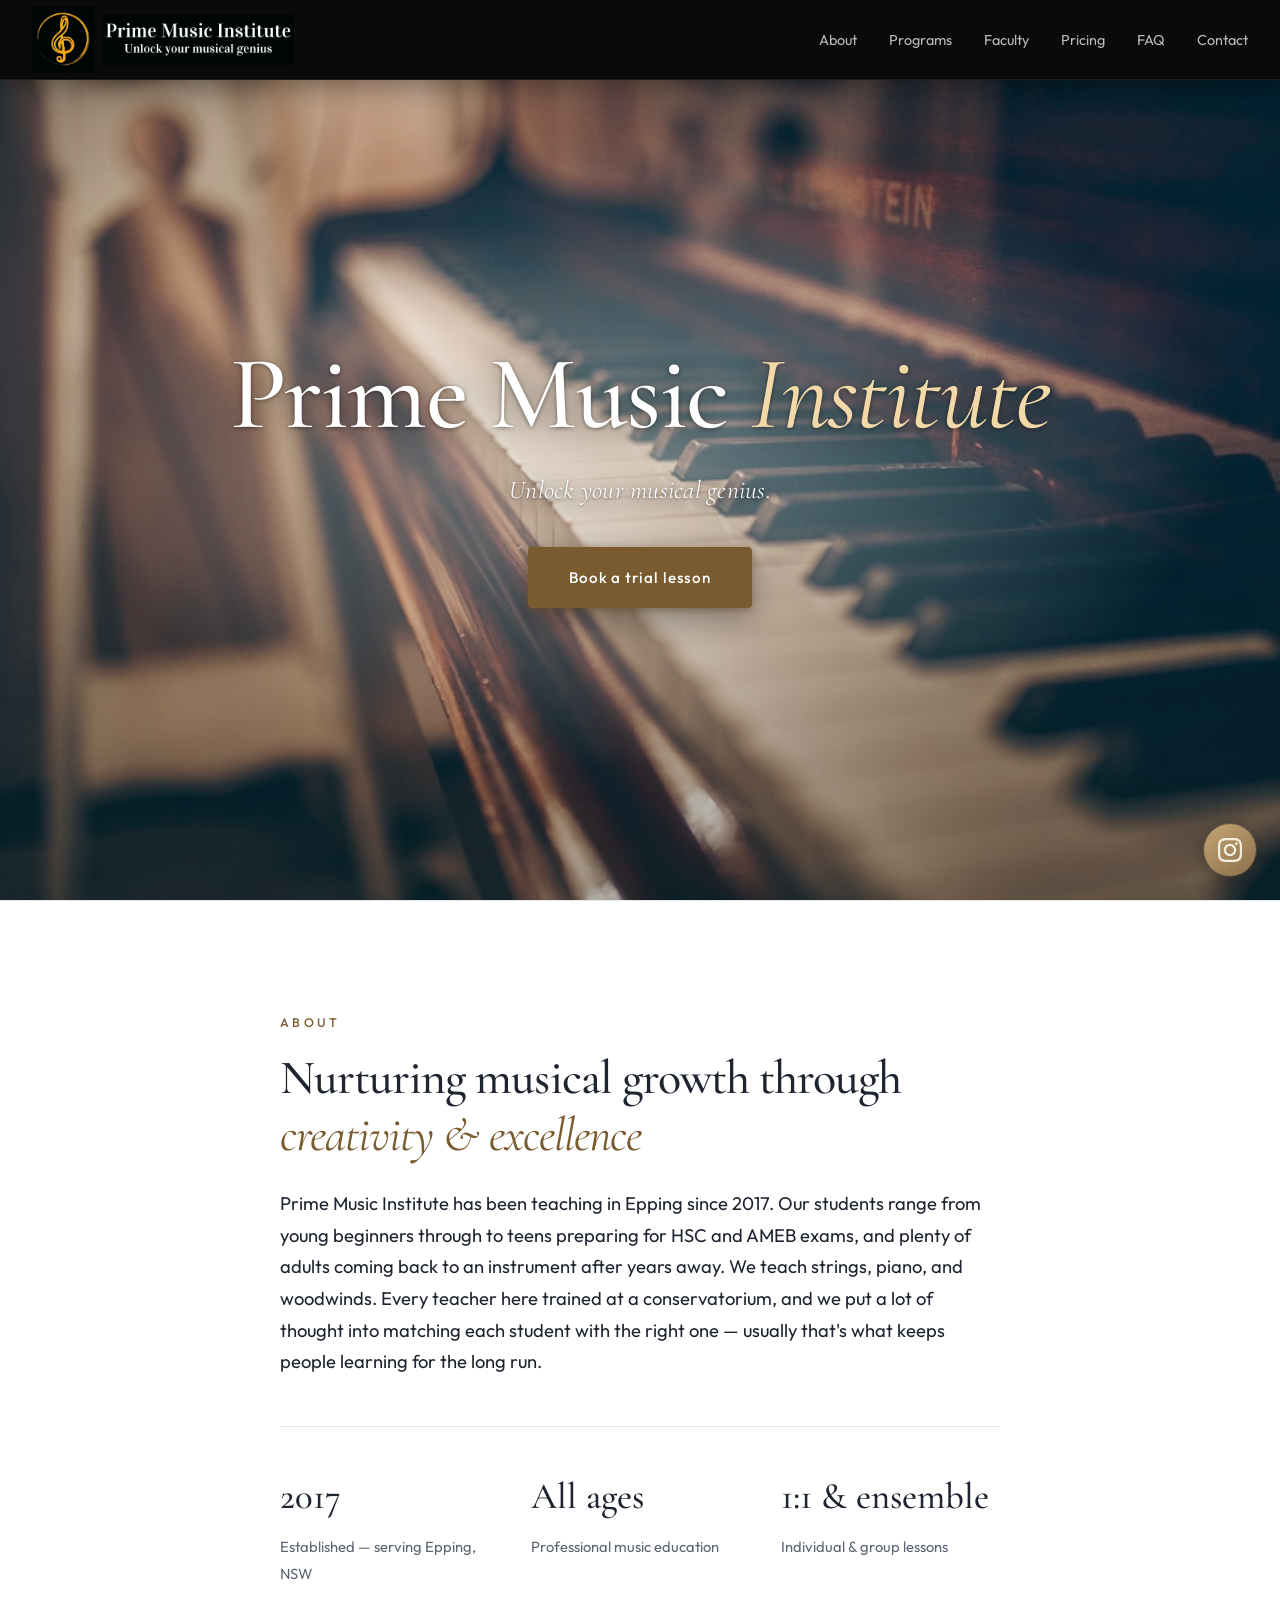
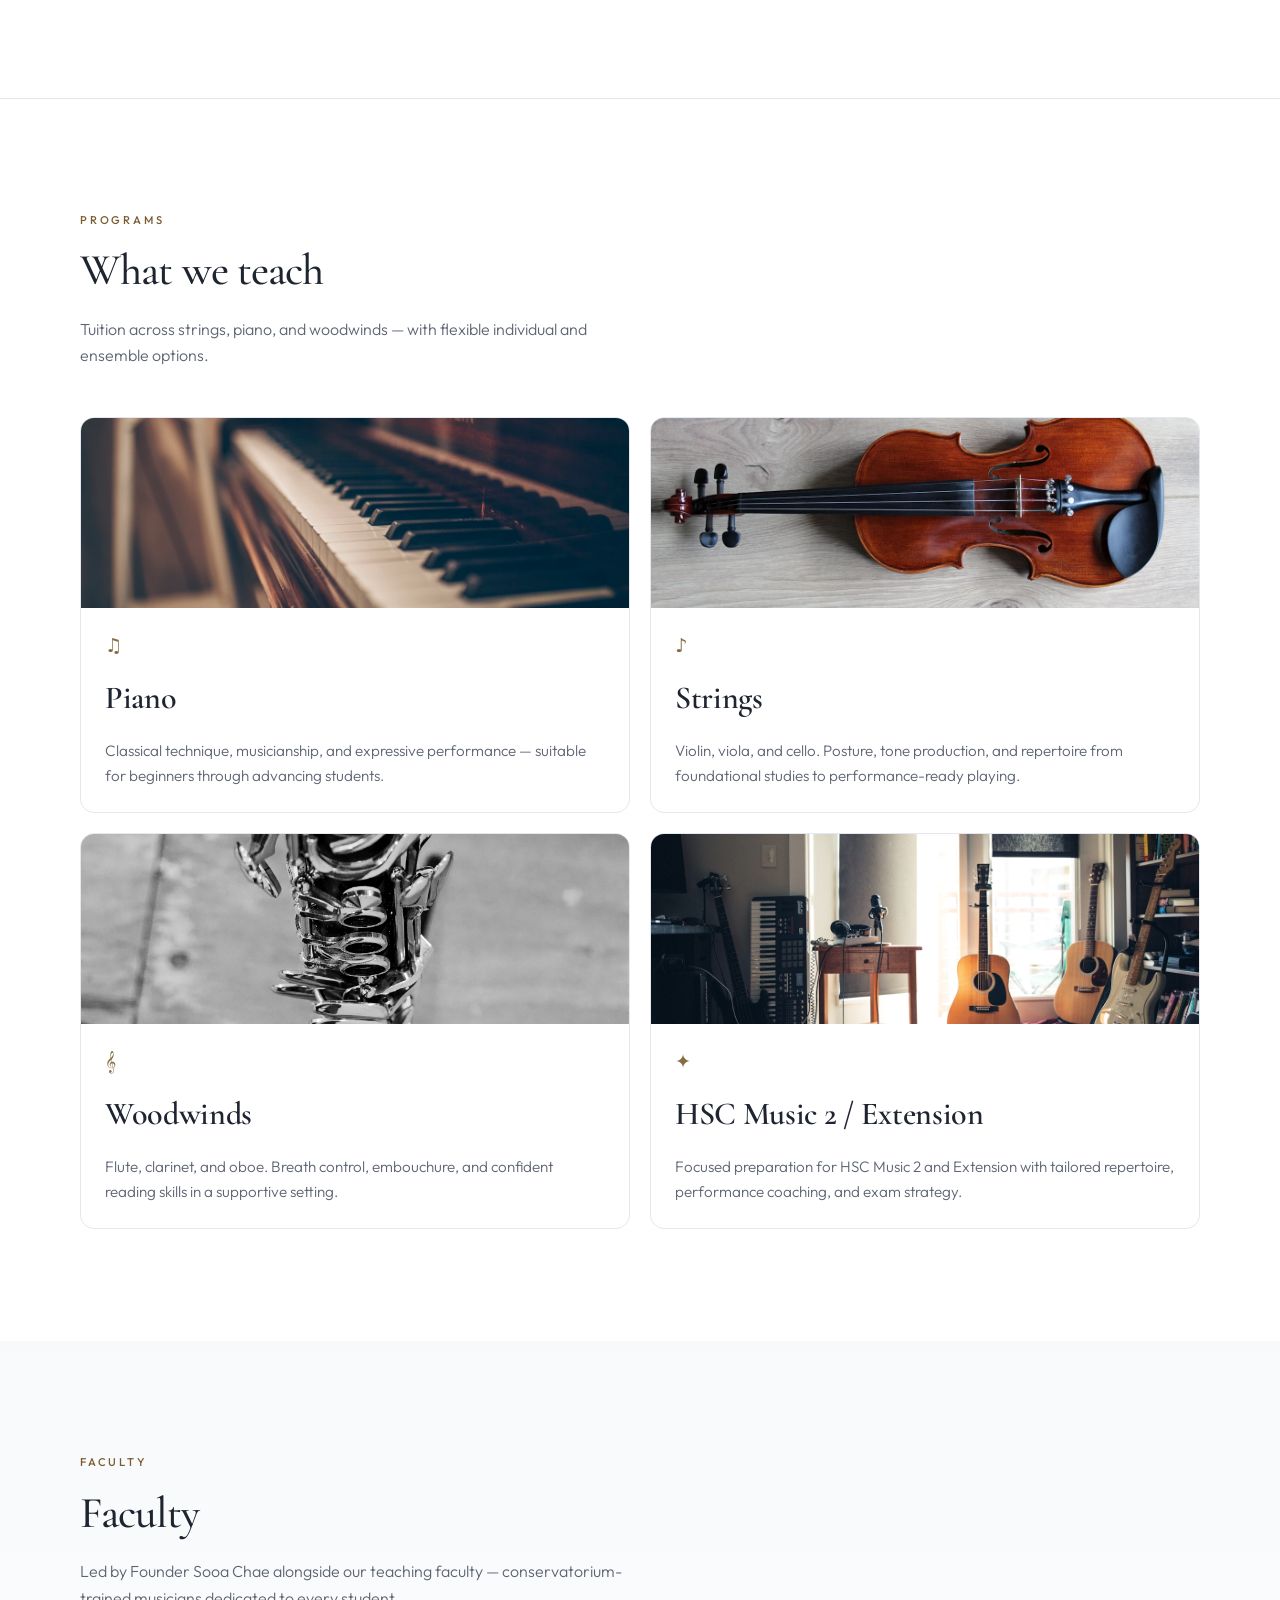
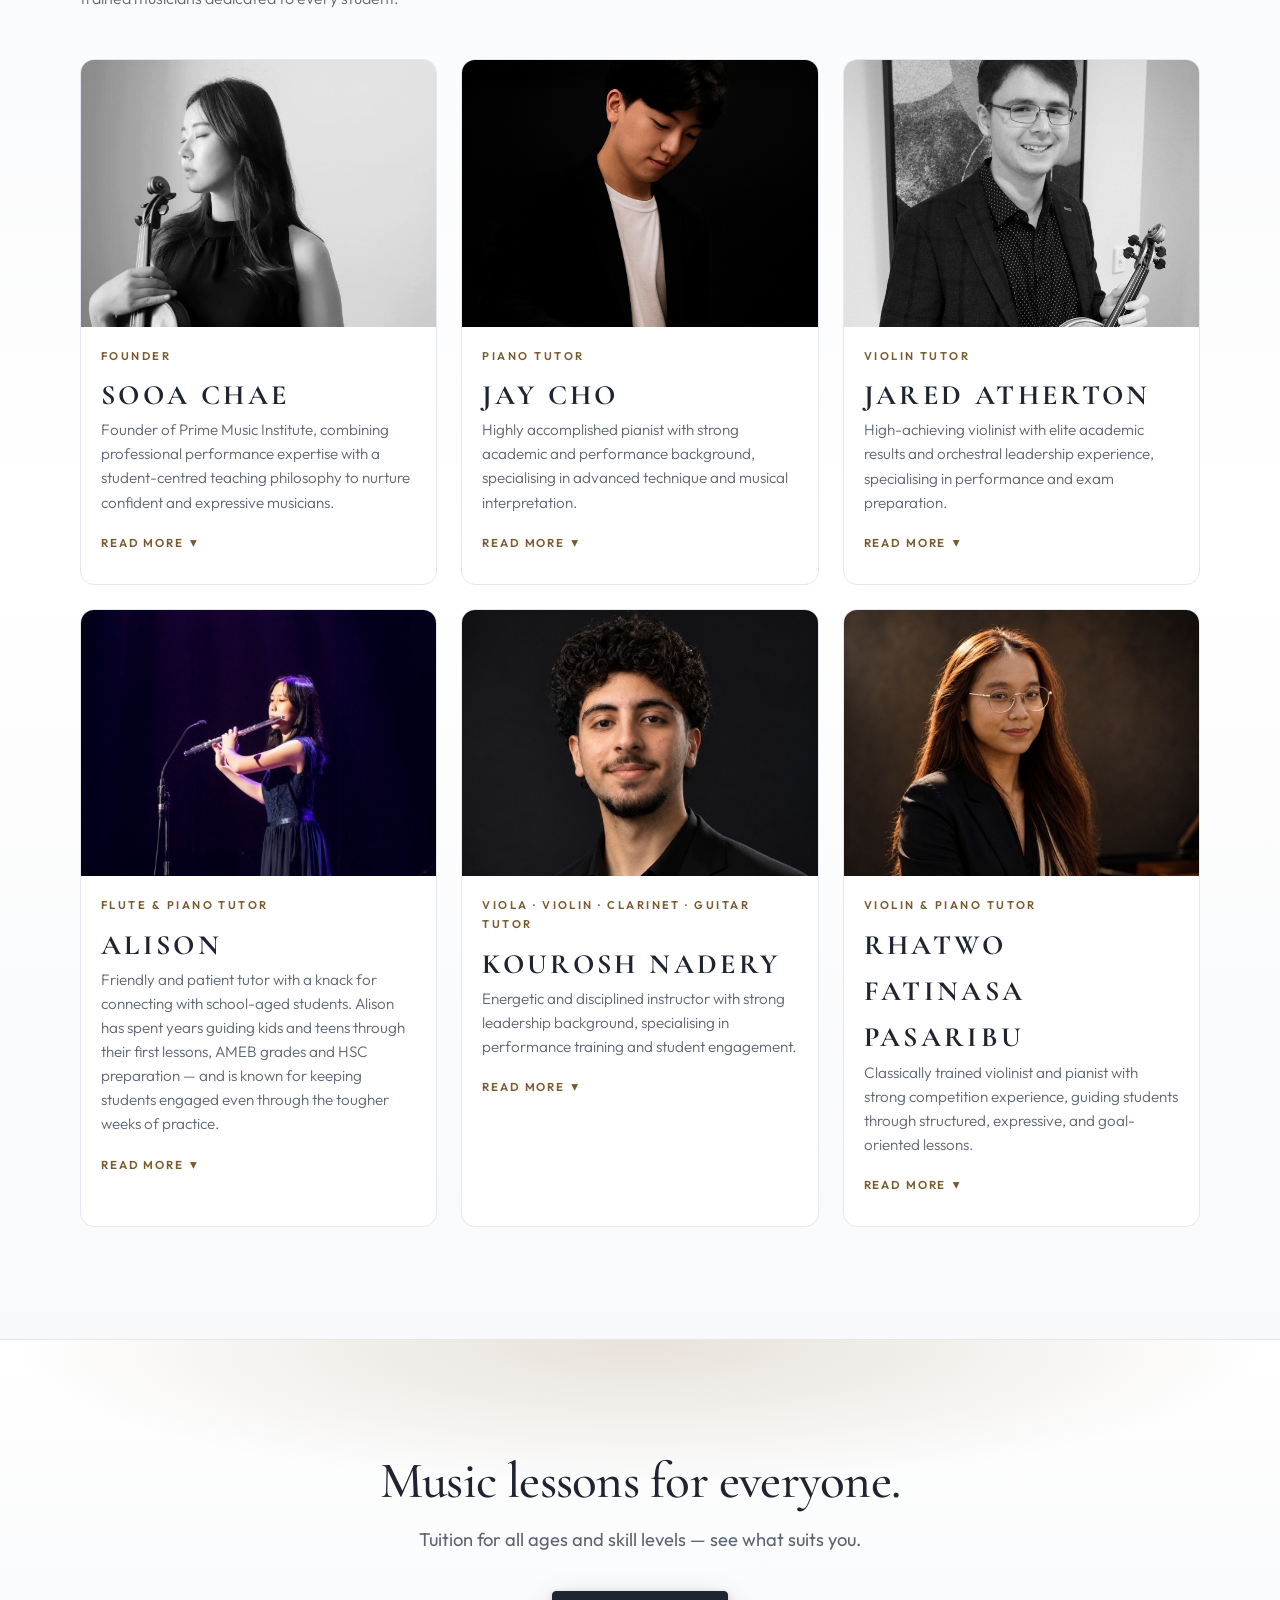
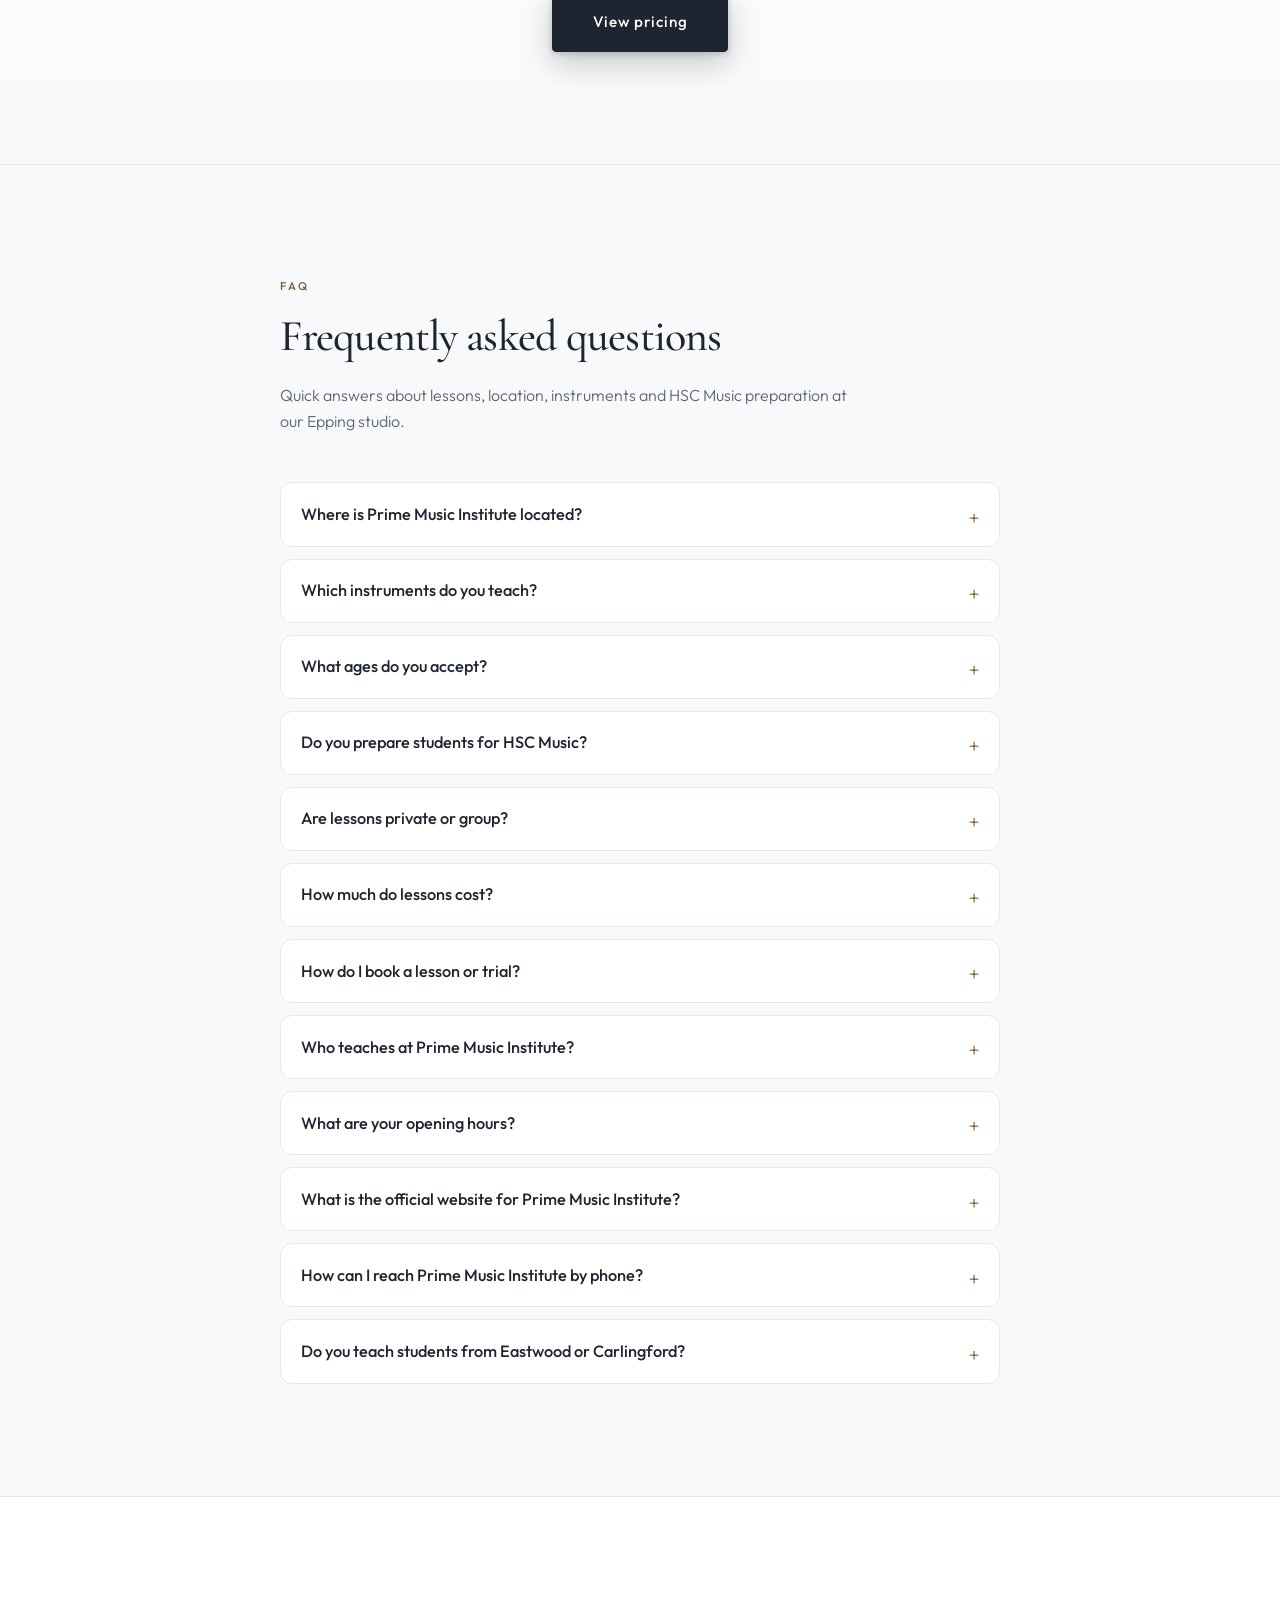
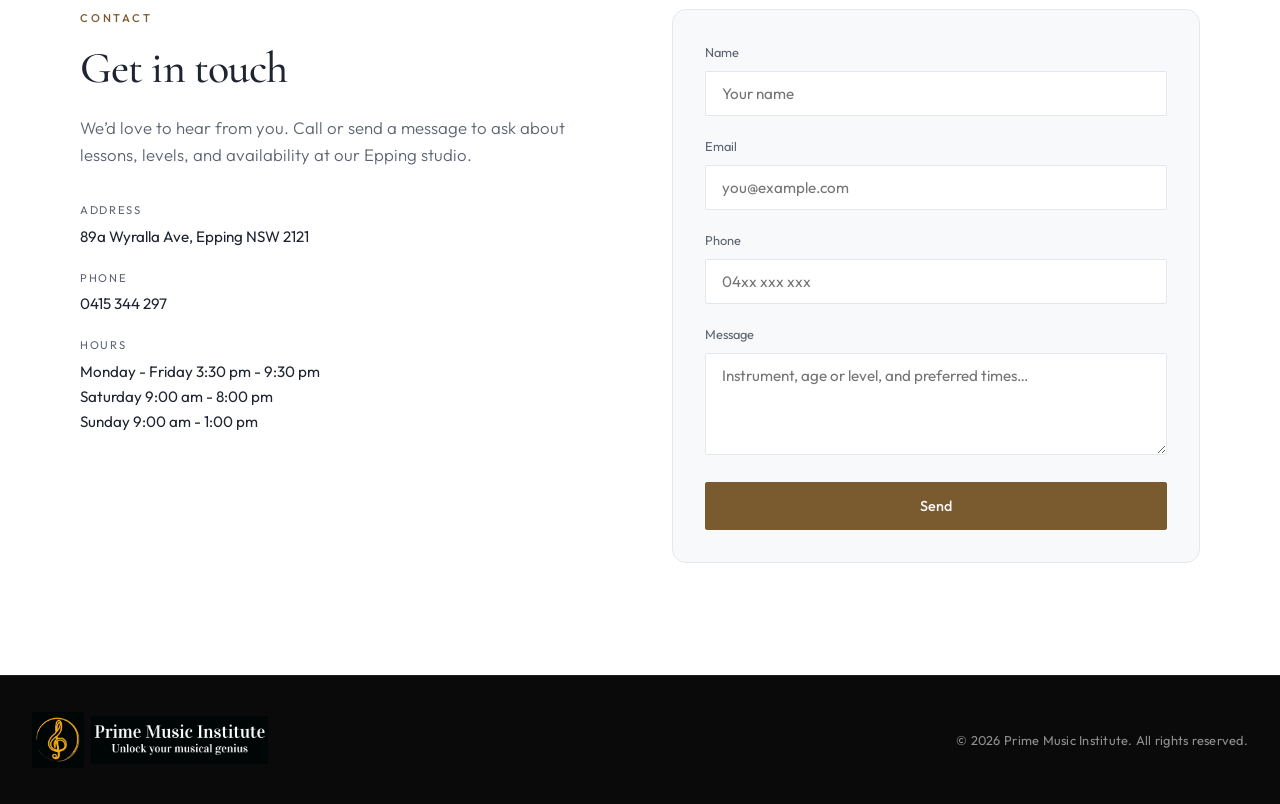
==== index.html @ 75b0ad49 "Deploy: pricing WebPage schema, sitemap lastmod, mobile stats center, CSS bump - pricing.html: WebPa" ====
<!DOCTYPE html>
<html lang="en-AU">
  <head>
    <meta charset="UTF-8" />
    <meta name="viewport" content="width=device-width, initial-scale=1.0" />

    <title>Prime Music Institute — Music Lessons in Epping, NSW (Violin, Piano, Cello, Flute)</title>
    <meta
      id="pmi-meta-description"
      name="description"
      content="Prime Music Institute is a music school in Epping, NSW (since 2017) offering violin, viola, cello, piano, flute, clarinet and oboe lessons, plus HSC Music 2 / Extension preparation with conservatorium-trained teachers."
    />
    <meta name="keywords" content="music lessons Epping, music school Epping NSW, Prime Music Institute, violin lessons Epping, piano lessons Epping, cello lessons Epping, flute lessons Epping, clarinet lessons Epping, oboe lessons, HSC Music 2 tutor, HSC Music Extension Sydney, Sydney Conservatorium teacher, kids music lessons Epping" />
    <meta name="robots" content="index, follow, max-image-preview:large, max-snippet:-1" />
    <meta name="googlebot" content="index, follow" />
    <!-- Google Search Console: add verification after adding this property at https://search.google.com/search-console -->
    <!-- <meta name="google-site-verification" content="paste_code_here" /> -->
    <meta name="bingbot" content="index, follow" />
    <meta name="theme-color" content="#0e1116" />
    <meta name="author" content="Prime Music Institute" />
    <meta name="geo.region" content="AU-NSW" />
    <meta name="geo.placename" content="Epping, Sydney" />
    <meta name="geo.position" content="-33.7688;151.0799" />
    <meta name="ICBM" content="-33.7688, 151.0799" />
    <meta name="DC.coverage" content="Epping NSW 2121, Australia" />

    <link rel="alternate" hreflang="en-AU" href="https://primemusicinstitute.com.au/" />
    <link rel="alternate" hreflang="x-default" href="https://primemusicinstitute.com.au/" />
    <link rel="canonical" href="https://primemusicinstitute.com.au/" />
    <link rel="sitemap" type="application/xml" title="Sitemap" href="https://primemusicinstitute.com.au/sitemap.xml" />
    <link rel="icon" type="image/png" sizes="32x32" href="assets/images/favicon-32.png?v=20260502a" />
    <link rel="icon" type="image/png" sizes="16x16" href="assets/images/favicon-16.png?v=20260502a" />
    <link rel="icon" type="image/png" sizes="192x192" href="assets/images/favicon-192.png?v=20260502a" />
    <link rel="icon" type="image/png" sizes="512x512" href="assets/images/favicon-512.png?v=20260502a" />
    <link rel="apple-touch-icon" sizes="180x180" href="assets/images/apple-touch-icon.png?v=20260502a" />
    <link rel="shortcut icon" href="assets/images/favicon-32.png?v=20260502a" type="image/png" />

    <!-- Open Graph -->
    <meta property="og:type" content="website" />
    <meta property="og:site_name" content="Prime Music Institute" />
    <meta property="og:title" content="Prime Music Institute — Music Lessons in Epping, NSW" />
    <meta property="og:description" content="Music school in Epping, NSW (since 2017). Violin, viola, cello, piano, flute, clarinet, oboe and HSC Music 2 / Extension preparation." />
    <meta property="og:url" content="https://primemusicinstitute.com.au/" />
    <meta property="og:image" content="https://primemusicinstitute.com.au/assets/images/logo-wordmark.png" />
    <meta property="og:image:width" content="360" />
    <meta property="og:image:height" content="80" />

    <!-- Twitter -->
    <meta name="twitter:card" content="summary_large_image" />
    <meta name="twitter:title" content="Prime Music Institute — Music Lessons in Epping, NSW" />
    <meta name="twitter:description" content="Music school in Epping, NSW since 2017. Violin, piano, cello, flute and more — with conservatorium-trained teachers." />
    <meta name="twitter:image" content="https://primemusicinstitute.com.au/assets/images/logo-wordmark.png" />
    <meta name="twitter:image:alt" content="Prime Music Institute — Unlock your musical genius" />

    <link rel="preconnect" href="https://fonts.googleapis.com" />
    <link rel="preconnect" href="https://fonts.gstatic.com" crossorigin />
    <link
      href="https://fonts.googleapis.com/css2?family=Cormorant+Garamond:ital,wght@0,400;0,500;0,600;1,400&family=Outfit:wght@300;400;500;600&display=swap"
      rel="stylesheet"
    />
    <link rel="stylesheet" href="styles.css?v=20260513a" />
  </head>
  <body>
    <script>
      (function () {
        if (location.protocol !== "http:") return;
        var h = location.hostname;
        if (h !== "primemusicinstitute.com.au" && h !== "www.primemusicinstitute.com.au") return;
        location.replace(
          "https://" + h + location.pathname + location.search + location.hash
        );
      })();
    </script>
    <header class="site-header" id="top">
      <div class="header-inner">
        <div class="header-brand">
          <a class="logo" href="#top" aria-label="Prime Music Institute home">
            <img
              class="logo-img"
              src="assets/images/logo.png"
              alt=""
              width="300"
              height="68"
              decoding="async"
            />
          </a>
          <img
            class="logo-wordmark"
            src="assets/images/logo-wordmark.png"
            alt="Prime Music Institute — Unlock your musical genius"
            width="360"
            height="80"
            decoding="async"
          />
        </div>
        <button
          class="nav-toggle"
          type="button"
          aria-expanded="false"
          aria-controls="site-nav"
          aria-label="Open menu"
        >
          <span></span><span></span><span></span>
        </button>
        <nav class="site-nav" id="site-nav" aria-label="Main navigation">
          <ul>
            <li><a href="#about">About</a></li>
            <li><a href="#programs">Programs</a></li>
            <li><a href="#faculty">Faculty</a></li>
            <li><a href="pricing.html">Pricing</a></li>
            <li><a href="#faq">FAQ</a></li>
            <li><a href="#contact">Contact</a></li>
          </ul>
        </nav>
      </div>
    </header>

    <main>
      <section class="hero">
        <div class="hero-bg" aria-hidden="true"></div>
        <div class="hero-veil" aria-hidden="true"></div>
        <div class="hero-content">
          <h1 class="hero-title reveal">
            <span id="pmi-hero-title-before">Prime Music</span><span class="hero-title-space"> </span><span class="accent" id="pmi-hero-title-accent">Institute</span>
          </h1>
          <p class="hero-tagline reveal reveal-delay-1" id="pmi-hero-tagline">
            Unlock your musical genius.
          </p>
          <div class="hero-actions reveal reveal-delay-2">
            <a class="btn btn-cta" href="#contact" id="pmi-hero-cta">Book a trial lesson</a>
          </div>
        </div>
      </section>

      <section class="section about" id="about">
        <div class="container narrow">
          <p class="section-label reveal">About</p>
          <h2 class="section-title reveal">
            <span id="pmi-about-title-before">Nurturing musical growth through</span><br />
            <span class="accent-soft" id="pmi-about-title-accent">creativity &amp; excellence</span
            ><span id="pmi-about-title-after"></span>
          </h2>
          <p class="section-text reveal" id="pmi-about-body">
            Prime Music Institute has been teaching in Epping since 2017. Our students range from young beginners through to teens preparing for HSC and AMEB exams, and plenty of adults coming back to an instrument after years away.
          </p>
          <ul class="stats reveal">
            <li>
              <strong class="stat-num" id="pmi-stat-0-value">2017</strong>
              <span class="stat-label" id="pmi-stat-0-label">Established — Epping, NSW</span>
            </li>
            <li>
              <strong class="stat-num" id="pmi-stat-1-value">All ages</strong>
              <span class="stat-label" id="pmi-stat-1-label">Professional music education</span>
            </li>
            <li>
              <strong class="stat-num" id="pmi-stat-2-value">1:1 &amp; ensemble</strong>
              <span class="stat-label" id="pmi-stat-2-label">Flexible lesson formats</span>
            </li>
          </ul>
        </div>
      </section>

      <section class="section programs" id="programs">
        <div class="container">
          <div class="section-head reveal">
            <p class="section-label">Programs</p>
            <h2 class="section-title">What we teach</h2>
            <p class="section-intro" id="pmi-programs-intro">
              Tuition across strings, piano, and woodwinds — with flexible individual and ensemble options.
            </p>
          </div>
          <div class="program-grid">
            <article class="program-card reveal">
              <img class="program-image" src="assets/images/piano.jpg" alt="Grand piano" loading="lazy" />
              <div class="program-content">
                <div class="program-icon" aria-hidden="true">♫</div>
                <h3 id="pmi-prog-0-title">Piano</h3>
                <p id="pmi-prog-0-text">
                  Classical foundations and expressive performance from first lessons onward.
                </p>
              </div>
            </article>
            <article class="program-card reveal">
              <img class="program-image" src="assets/images/strings.jpg" alt="Violin, viola, and cello" loading="lazy" />
              <div class="program-content">
                <div class="program-icon" aria-hidden="true">♪</div>
                <h3 id="pmi-prog-1-title">Strings</h3>
                <p id="pmi-prog-1-text">
                  Violin, viola, and cello — technique, tone, and repertoire for every stage.
                </p>
              </div>
            </article>
            <article class="program-card reveal">
              <img class="program-image program-image--woodwinds" src="assets/images/woodwinds.jpg" alt="Clarinet close-up" loading="lazy" />
              <div class="program-content">
                <div class="program-icon" aria-hidden="true">𝄞</div>
                <h3 id="pmi-prog-2-title">Woodwinds</h3>
                <p id="pmi-prog-2-text">
                  Flute, clarinet, and oboe — breath, embouchure, and confident reading.
                </p>
              </div>
            </article>
            <article class="program-card reveal">
              <img class="program-image" src="assets/images/hsc.jpg" alt="Student practicing for music exam" loading="lazy" />
              <div class="program-content">
                <div class="program-icon" aria-hidden="true">✦</div>
                <h3 id="pmi-prog-3-title">HSC Music 2 / Extension</h3>
                <p id="pmi-prog-3-text">
                  Focused preparation for HSC Music 2 and Extension with tailored repertoire, performance coaching, and exam strategy.
                </p>
              </div>
            </article>
          </div>
        </div>
      </section>

      <section class="section faculty" id="faculty">
        <div class="container">
          <div class="section-head reveal">
            <p class="section-label">Faculty</p>
            <h2 class="section-title">Faculty</h2>
            <p class="section-intro" id="pmi-faculty-intro">
              Led by Founder Sooa Chae alongside our teaching faculty — conservatorium-trained musicians dedicated to every student.
            </p>
          </div>
          <div class="faculty-grid" id="pmi-faculty-grid"></div>
        </div>
      </section>

      <section class="cta-banner" aria-labelledby="cta-banner-title">
        <div class="container narrow">
          <h2 class="cta-banner-title reveal" id="cta-banner-title">Music lessons for everyone.</h2>
          <p class="cta-banner-lead reveal">Tuition for all ages and skill levels — see what suits you.</p>
          <a class="btn btn-cta-dark reveal" href="pricing.html">View pricing</a>
        </div>
      </section>

      <section class="section faq" id="faq" aria-labelledby="faq-title">
        <div class="container narrow">
          <div class="section-head reveal">
            <p class="section-label">FAQ</p>
            <h2 class="section-title" id="faq-title">Frequently asked questions</h2>
            <p class="section-intro">
              Quick answers about lessons, location, instruments and HSC Music preparation at our Epping studio.
            </p>
          </div>
          <div class="faq-list">
            <details class="faq-item reveal">
              <summary>Where is Prime Music Institute located?</summary>
              <p>We are based at 89a Wyralla Ave, Epping NSW 2121. Our studio serves families across Epping, Eastwood, Carlingford, Beecroft, North Epping and the surrounding northern Sydney suburbs.</p>
            </details>
            <details class="faq-item reveal">
              <summary>Which instruments do you teach?</summary>
              <p>Violin, viola and cello (strings), piano, and flute, clarinet and oboe (woodwinds).</p>
            </details>
            <details class="faq-item reveal">
              <summary>What ages do you accept?</summary>
              <p>All ages — beginners through advanced students, including children, teens and adults.</p>
            </details>
            <details class="faq-item reveal">
              <summary>Do you prepare students for HSC Music?</summary>
              <p>Yes. We provide focused preparation for HSC Music 2 and Music Extension, including tailored repertoire, performance coaching and exam strategy.</p>
            </details>
            <details class="faq-item reveal">
              <summary>Are lessons private or group?</summary>
              <p>We offer both — 1:1 private tuition and ensemble/group sessions, with flexible scheduling.</p>
            </details>
            <details class="faq-item reveal">
              <summary>How much do lessons cost?</summary>
              <p>Private 1-on-1 lessons are $60 for 30 minutes, $90 for 45 minutes, and $120 for 60 minutes. AMEB / HSC exam accompaniment is also available — see the full <a href="pricing.html">lessons &amp; pricing</a> page.</p>
            </details>
            <details class="faq-item reveal">
              <summary>How do I book a lesson or trial?</summary>
              <p>Call <a href="tel:+61415344297">0415 344 297</a> or send a message via the <a href="#contact">contact form</a> with your instrument, age/level and preferred times.</p>
            </details>
            <details class="faq-item reveal">
              <summary>Who teaches at Prime Music Institute?</summary>
              <p>Founder Sooa Chae (Sydney Conservatorium of Music — Piano Performance scholarship) leads a team of conservatorium-trained tutors: Jay Cho (Piano), Jared Atherton (Violin), Alison (Flute &amp; Piano), Kourosh Nadery (Viola, Violin, Clarinet &amp; Guitar) and Rhatwo Fatinasa Pasaribu (Violin &amp; Piano).</p>
            </details>
            <details class="faq-item reveal">
              <summary>What are your opening hours?</summary>
              <p>Monday to Friday 3:30 pm – 9:30 pm, Saturday 9:00 am – 8:00 pm, Sunday 9:00 am – 1:00 pm.</p>
            </details>
            <details class="faq-item reveal">
              <summary>What is the official website for Prime Music Institute?</summary>
              <p>The official website is <a href="https://primemusicinstitute.com.au">primemusicinstitute.com.au</a>.</p>
            </details>
            <details class="faq-item reveal">
              <summary>How can I reach Prime Music Institute by phone?</summary>
              <p>Call <a href="tel:+61415344297">0415 344 297</a> (Australia).</p>
            </details>
            <details class="faq-item reveal">
              <summary>Do you teach students from Eastwood or Carlingford?</summary>
              <p>Yes. Our studio is in Epping at 89a Wyralla Ave and we welcome students from Eastwood, Carlingford, Beecroft, North Epping and nearby northern Sydney suburbs.</p>
            </details>
          </div>
        </div>
      </section>

      <section class="section contact" id="contact">
        <div class="container contact-layout">
          <div class="contact-copy reveal">
            <p class="section-label">Contact</p>
            <h2 class="section-title">Get in touch</h2>
            <p class="section-text" id="pmi-contact-intro">
              Call or message us about lessons, levels, and availability at our Epping studio.
            </p>
            <address class="contact-details">
              <p>
                <span class="detail-label">Address</span>
                <span id="pmi-contact-address">89a Wyralla Ave, Epping NSW 2121</span>
              </p>
              <p>
                <span class="detail-label">Phone</span>
                <a id="pmi-contact-phone" href="tel:+61415344297">0415 344 297</a>
              </p>
              <p id="pmi-contact-email-row">
                <span class="detail-label">Email</span>
                <a id="pmi-contact-email" href="mailto:"></a>
              </p>
              <p>
                <span class="detail-label">Hours</span>
                <span id="pmi-contact-hours">Enquire for lesson times &amp; studio visits.</span>
              </p>
            </address>
          </div>
          <form
            id="pmi-contact-form"
            class="contact-form reveal"
            action="#"
            method="post"
            novalidate
          >
            <label class="field">
              <span>Name</span>
              <input type="text" name="name" autocomplete="name" required placeholder="Your name" />
            </label>
            <label class="field">
              <span>Email</span>
              <input type="email" name="email" autocomplete="email" required placeholder="you@example.com" />
            </label>
            <label class="field">
              <span>Phone</span>
              <input type="tel" name="phone" autocomplete="tel" placeholder="04xx xxx xxx" />
            </label>
            <label class="field">
              <span>Message</span>
              <textarea name="message" rows="4" required placeholder="Instrument, age or level, and preferred times…"></textarea>
            </label>
            <!-- Honeypot for spam bots; humans never see this -->
            <input
              type="text"
              name="_gotcha"
              tabindex="-1"
              autocomplete="off"
              aria-hidden="true"
              style="position:absolute; left:-10000px; width:1px; height:1px; opacity:0;"
            />
            <button type="submit" class="btn btn-primary btn-block" id="pmi-contact-submit">
              Send
            </button>
            <p class="form-status" id="pmi-contact-status" role="status" aria-live="polite"></p>
          </form>
        </div>
      </section>
    </main>

    <footer class="site-footer">
      <div class="footer-inner">
        <div class="footer-brand">
          <a class="footer-logo-link" href="#top" aria-label="Prime Music Institute home">
            <img
              class="footer-icon"
              src="assets/images/logo.png"
              alt=""
              width="300"
              height="68"
              decoding="async"
            />
          </a>
          <img
            class="footer-wordmark"
            src="assets/images/logo-wordmark.png"
            alt="Prime Music Institute — Unlock your musical genius"
            width="360"
            height="80"
            decoding="async"
          />
        </div>
        <p class="footer-copy">
          © <span id="year"></span> Prime Music Institute. All rights reserved.
        </p>
      </div>
    </footer>

    <div id="pmi-instagram-fab" class="instagram-fab-host" hidden aria-live="polite"></div>

    <script type="application/ld+json">
    {
      "@context": "https://schema.org",
      "@type": ["MusicSchool", "EducationalOrganization", "LocalBusiness"],
      "@id": "https://primemusicinstitute.com.au/#organization",
      "name": "Prime Music Institute",
      "alternateName": "PMI",
      "url": "https://primemusicinstitute.com.au/",
      "sameAs": ["https://www.instagram.com/primemusicinstitute_sydney/"],
      "logo": "https://primemusicinstitute.com.au/assets/images/logo.png",
      "image": "https://primemusicinstitute.com.au/assets/images/logo-wordmark.png",
      "telephone": "+61-415-344-297",
      "priceRange": "$$",
      "foundingDate": "2017",
      "slogan": "Unlock your musical genius",
      "description": "Music school in Epping, NSW (since 2017) offering violin, viola, cello, piano, flute, clarinet and oboe lessons, plus HSC Music 2 / Extension preparation with conservatorium-trained teachers.",
      "knowsAbout": ["Violin lessons", "Viola lessons", "Cello lessons", "Piano lessons", "Flute lessons", "Clarinet lessons", "Oboe lessons", "HSC Music 2", "HSC Music Extension", "AMEB exam preparation", "Music school Epping"],
      "contactPoint": {
        "@type": "ContactPoint",
        "telephone": "+61-415-344-297",
        "contactType": "customer service",
        "areaServed": "AU",
        "availableLanguage": "English"
      },
      "address": {
        "@type": "PostalAddress",
        "streetAddress": "89a Wyralla Ave",
        "addressLocality": "Epping",
        "addressRegion": "NSW",
        "postalCode": "2121",
        "addressCountry": "AU"
      },
      "geo": {
        "@type": "GeoCoordinates",
        "latitude": -33.7688,
        "longitude": 151.0799
      },
      "areaServed": [
        { "@type": "City", "name": "Epping" },
        { "@type": "City", "name": "Eastwood" },
        { "@type": "City", "name": "Carlingford" },
        { "@type": "City", "name": "Beecroft" },
        { "@type": "City", "name": "North Epping" },
        { "@type": "City", "name": "Sydney" },
        { "@type": "City", "name": "Ryde" },
        { "@type": "City", "name": "Marsfield" }
      ],
      "openingHoursSpecification": [
        {
          "@type": "OpeningHoursSpecification",
          "dayOfWeek": ["Monday","Tuesday","Wednesday","Thursday","Friday"],
          "opens": "15:30",
          "closes": "21:30"
        },
        {
          "@type": "OpeningHoursSpecification",
          "dayOfWeek": "Saturday",
          "opens": "09:00",
          "closes": "20:00"
        },
        {
          "@type": "OpeningHoursSpecification",
          "dayOfWeek": "Sunday",
          "opens": "09:00",
          "closes": "13:00"
        }
      ],
      "founder": {
        "@type": "Person",
        "name": "Sooa Chae",
        "jobTitle": "Founder",
        "alumniOf": {
          "@type": "CollegeOrUniversity",
          "name": "Sydney Conservatorium of Music"
        }
      },
      "employee": [
        {
          "@type": "Person",
          "name": "Sooa Chae",
          "jobTitle": "Founder",
          "alumniOf": "Sydney Conservatorium of Music"
        },
        {
          "@type": "Person",
          "name": "Jay Cho",
          "jobTitle": "Piano Tutor",
          "alumniOf": "Sydney Conservatorium of Music"
        },
        {
          "@type": "Person",
          "name": "Jared Atherton",
          "jobTitle": "Violin Tutor",
          "alumniOf": "Sydney Conservatorium of Music"
        },
        {
          "@type": "Person",
          "name": "Alison",
          "jobTitle": "Flute & Piano Tutor",
          "alumniOf": "University of Sydney"
        },
        {
          "@type": "Person",
          "name": "Kourosh Nadery",
          "jobTitle": "Viola, Violin, Clarinet & Guitar Tutor",
          "alumniOf": "Sydney Conservatorium of Music"
        },
        {
          "@type": "Person",
          "name": "Rhatwo Fatinasa Pasaribu",
          "jobTitle": "Violin & Piano Tutor",
          "alumniOf": "University of Sydney"
        }
      ],
      "hasOfferCatalog": {
        "@type": "OfferCatalog",
        "name": "Music Lesson Programs",
        "itemListElement": [
          {
            "@type": "Offer",
            "itemOffered": {
              "@type": "Service",
              "name": "Strings Lessons",
              "description": "Private lessons in violin, viola and cello — technique, tone and repertoire from foundations to performance."
            }
          },
          {
            "@type": "Offer",
            "itemOffered": {
              "@type": "Service",
              "name": "Piano Lessons",
              "description": "Classical foundations and expressive performance from beginner through advanced students."
            }
          },
          {
            "@type": "Offer",
            "itemOffered": {
              "@type": "Service",
              "name": "Woodwinds Lessons",
              "description": "Flute, clarinet and oboe — breath control, embouchure and confident reading."
            }
          },
          {
            "@type": "Offer",
            "itemOffered": {
              "@type": "Service",
              "name": "HSC Music 2 and Extension Preparation",
              "description": "Tailored repertoire, performance coaching and exam strategy for HSC Music 2 and Music Extension."
            }
          }
        ]
      }
    }
    </script>

    <script type="application/ld+json">
    {
      "@context": "https://schema.org",
      "@type": "WebSite",
      "@id": "https://primemusicinstitute.com.au/#website",
      "name": "Prime Music Institute",
      "url": "https://primemusicinstitute.com.au/",
      "inLanguage": "en-AU",
      "publisher": { "@id": "https://primemusicinstitute.com.au/#organization" }
    }
    </script>

    <script type="application/ld+json">
    {
      "@context": "https://schema.org",
      "@type": "FAQPage",
      "mainEntity": [
        {
          "@type": "Question",
          "name": "Where is Prime Music Institute located?",
          "acceptedAnswer": {
            "@type": "Answer",
            "text": "Prime Music Institute is at 89a Wyralla Ave, Epping NSW 2121, serving families across Epping, Eastwood, Carlingford, Beecroft and North Epping in northern Sydney."
          }
        },
        {
          "@type": "Question",
          "name": "Which instruments do you teach?",
          "acceptedAnswer": {
            "@type": "Answer",
            "text": "We teach violin, viola and cello (strings), piano, and flute, clarinet and oboe (woodwinds)."
          }
        },
        {
          "@type": "Question",
          "name": "What ages do you accept?",
          "acceptedAnswer": {
            "@type": "Answer",
            "text": "All ages — beginners through advanced students, including children, teens and adults."
          }
        },
        {
          "@type": "Question",
          "name": "Do you prepare students for HSC Music?",
          "acceptedAnswer": {
            "@type": "Answer",
            "text": "Yes. We provide focused preparation for HSC Music 2 and Music Extension with tailored repertoire, performance coaching and exam strategy."
          }
        },
        {
          "@type": "Question",
          "name": "Are lessons private or group?",
          "acceptedAnswer": {
            "@type": "Answer",
            "text": "Both — we offer 1:1 private tuition and ensemble/group sessions with flexible scheduling."
          }
        },
        {
          "@type": "Question",
          "name": "How much do lessons cost?",
          "acceptedAnswer": {
            "@type": "Answer",
            "text": "Private 1-on-1 lessons are AUD $60 for 30 minutes, $90 for 45 minutes, and $120 for 60 minutes. AMEB / HSC piano exam accompaniment is $350 (includes two 30-minute rehearsals). See the lessons and pricing page for full details."
          }
        },
        {
          "@type": "Question",
          "name": "How do I book a lesson or trial?",
          "acceptedAnswer": {
            "@type": "Answer",
            "text": "Call 0415 344 297 or send a message via the contact form with your instrument, age/level and preferred times."
          }
        },
        {
          "@type": "Question",
          "name": "Who teaches at Prime Music Institute?",
          "acceptedAnswer": {
            "@type": "Answer",
            "text": "Founder Sooa Chae (Sydney Conservatorium of Music, Piano Performance scholarship) leads a team of conservatorium-trained tutors: Jay Cho (Piano), Jared Atherton (Violin), Alison (Flute and Piano), Kourosh Nadery (Viola, Violin, Clarinet and Guitar), and Rhatwo Fatinasa Pasaribu (Violin and Piano)."
          }
        },
        {
          "@type": "Question",
          "name": "What are your opening hours?",
          "acceptedAnswer": {
            "@type": "Answer",
            "text": "Monday to Friday 3:30 pm to 9:30 pm, Saturday 9:00 am to 8:00 pm, Sunday 9:00 am to 1:00 pm."
          }
        },
        {
          "@type": "Question",
          "name": "What is the official website for Prime Music Institute?",
          "acceptedAnswer": {
            "@type": "Answer",
            "text": "The official website is https://primemusicinstitute.com.au"
          }
        },
        {
          "@type": "Question",
          "name": "How can I reach Prime Music Institute by phone?",
          "acceptedAnswer": {
            "@type": "Answer",
            "text": "Call 0415 344 297 (Australia)."
          }
        },
        {
          "@type": "Question",
          "name": "Do you teach students from Eastwood or Carlingford?",
          "acceptedAnswer": {
            "@type": "Answer",
            "text": "Yes. Our studio is in Epping at 89a Wyralla Ave and we welcome students from Eastwood, Carlingford, Beecroft, North Epping and nearby northern Sydney suburbs."
          }
        }
      ]
    }
    </script>

    <script type="application/ld+json">
    {
      "@context": "https://schema.org",
      "@type": "ItemList",
      "name": "Main navigation",
      "itemListElement": [
        { "@type": "ListItem", "position": 1, "name": "About", "url": "https://primemusicinstitute.com.au/#about" },
        { "@type": "ListItem", "position": 2, "name": "Programs", "url": "https://primemusicinstitute.com.au/#programs" },
        { "@type": "ListItem", "position": 3, "name": "Faculty", "url": "https://primemusicinstitute.com.au/#faculty" },
        { "@type": "ListItem", "position": 4, "name": "Pricing", "url": "https://primemusicinstitute.com.au/pricing.html" },
        { "@type": "ListItem", "position": 5, "name": "FAQ", "url": "https://primemusicinstitute.com.au/#faq" },
        { "@type": "ListItem", "position": 6, "name": "Contact", "url": "https://primemusicinstitute.com.au/#contact" }
      ]
    }
    </script>

    <script src="site-info.js?v=20260512a"></script>
    <script src="script.js?v=20260512a"></script>
  </body>
</html>
---- styles.css ----
/* Prime Music Institute — modern dark theme */

:root {
  --bg-deep: #f8f9fb;
  --bg: #ffffff;
  --bg-elevated: #ffffff;
  --border: #e4e8ee;
  --text: #1e2430;
  --text-muted: #5d6472;
  --accent: #7a5b2f;
  --accent-dim: rgba(122, 91, 47, 0.1);
  --accent-glow: rgba(122, 91, 47, 0.18);
  --font-display: "Cormorant Garamond", Georgia, serif;
  --font-sans: "Outfit", system-ui, sans-serif;
  --ease-out: cubic-bezier(0.22, 1, 0.36, 1);
  --header-h: 5rem;
}

*,
*::before,
*::after {
  box-sizing: border-box;
}

html {
  scroll-behavior: smooth;
}

body {
  margin: 0;
  font-family: var(--font-sans);
  font-weight: 400;
  font-size: 1rem;
  line-height: 1.65;
  color: var(--text);
  background: #ffffff;
  -webkit-font-smoothing: antialiased;
}

a {
  color: var(--accent);
  text-decoration: none;
  transition: opacity 0.2s var(--ease-out);
}

a:hover {
  opacity: 0.85;
}

img {
  max-width: 100%;
  height: auto;
  display: block;
}

.container {
  width: min(1120px, 92vw);
  margin-inline: auto;
}

.container.narrow {
  width: min(720px, 92vw);
}

/* Header */

.site-header {
  position: fixed;
  inset: 0 0 auto 0;
  z-index: 100;
  height: var(--header-h);
  display: flex;
  align-items: center;
  background: #0a0a0a;
  backdrop-filter: blur(12px);
  -webkit-backdrop-filter: blur(12px);
  border-bottom: 1px solid rgba(255, 255, 255, 0.08);
  box-shadow: 0 8px 24px rgba(0, 0, 0, 0.35);
}

.header-inner {
  width: 100%;
  max-width: 100%;
  margin-inline: 0;
  padding-left: clamp(1rem, 4vw, 2rem);
  padding-right: clamp(1rem, 4vw, 2rem);
  display: flex;
  align-items: center;
  justify-content: space-between;
  gap: 1.5rem;
}

.header-brand {
  display: flex;
  align-items: center;
  gap: 0.45rem;
  margin-right: auto;
  flex-shrink: 1;
  min-width: 0;
}

.logo {
  display: flex;
  align-items: center;
  gap: 0.75rem;
  flex-shrink: 0;
  color: #f5f5f5;
  font-weight: 500;
  letter-spacing: 0.02em;
}

.logo-img {
  display: block;
  height: clamp(48px, 9.5vw, 68px);
  width: auto;
  max-width: min(300px, 78vw);
  object-fit: contain;
}

.logo-wordmark {
  display: block;
  height: clamp(36px, 6vw, 52px);
  width: auto;
  max-width: min(360px, 42vw);
  object-fit: contain;
}

@media (max-width: 520px) {
  .logo-img {
    max-width: min(260px, 82vw);
    height: clamp(42px, 12vw, 58px);
  }

  .logo-wordmark {
    max-width: min(200px, 46vw);
    height: clamp(28px, 8vw, 40px);
  }
}

@media (max-width: 380px) {
  .logo-wordmark {
    display: none;
  }
}

.site-nav ul {
  margin: 0;
  padding: 0;
  list-style: none;
  display: flex;
  gap: 2rem;
}

.site-nav a {
  color: rgba(255, 255, 255, 0.72);
  font-size: 0.9rem;
  font-weight: 400;
}

.site-nav a:hover {
  color: var(--accent);
  opacity: 1;
}

.nav-toggle {
  display: none;
  flex-direction: column;
  justify-content: center;
  gap: 6px;
  width: 2.5rem;
  height: 2.5rem;
  padding: 0;
  border: none;
  background: transparent;
  cursor: pointer;
}

.nav-toggle span {
  display: block;
  height: 2px;
  width: 100%;
  background: rgba(255, 255, 255, 0.88);
  transition: transform 0.25s var(--ease-out), opacity 0.2s;
}

@media (max-width: 768px) {
  .nav-toggle {
    display: flex;
  }

  .site-nav {
    position: fixed;
    inset: var(--header-h) 0 auto 0;
    background: #0a0a0a;
    border-bottom: 1px solid rgba(255, 255, 255, 0.08);
    padding: 1.25rem 1.5rem 1.5rem;
    transform: translateY(-100%);
    opacity: 0;
    visibility: hidden;
    transition: transform 0.35s var(--ease-out), opacity 0.25s, visibility 0.25s;
  }

  .site-nav.is-open {
    transform: translateY(0);
    opacity: 1;
    visibility: visible;
  }

  .site-nav ul {
    flex-direction: column;
    gap: 1rem;
  }
}

/* Hero */

.hero {
  position: relative;
  min-height: 100vh;
  min-height: 100dvh;
  display: flex;
  align-items: center;
  justify-content: center;
  padding: calc(var(--header-h) + 3rem) 1.5rem 5rem;
  overflow: hidden;
  isolation: isolate;
}

.hero-bg {
  position: absolute;
  inset: 0;
  background:
    url("assets/images/piano.jpg") center center / cover no-repeat;
  filter: saturate(0.95) contrast(1.02);
  z-index: -2;
}

.hero-veil {
  position: absolute;
  inset: 0;
  background:
    radial-gradient(ellipse 70% 55% at 50% 50%, rgba(255, 250, 240, 0.42) 0%, rgba(255, 250, 240, 0) 65%),
    linear-gradient(180deg, rgba(20, 14, 4, 0.18) 0%, rgba(20, 14, 4, 0.04) 35%, rgba(20, 14, 4, 0.32) 100%);
  z-index: -1;
  pointer-events: none;
}

.hero-content {
  position: relative;
  z-index: 1;
  text-align: center;
  max-width: 56rem;
  margin-inline: auto;
}

.hero-title {
  font-family: var(--font-display);
  font-size: clamp(2.75rem, 9.2vw, 6.5rem);
  font-weight: 500;
  line-height: 1.05;
  letter-spacing: -0.015em;
  margin: 0 0 1.4rem;
  color: #ffffff;
  text-shadow: 0 2px 32px rgba(0, 0, 0, 0.55), 0 1px 4px rgba(0, 0, 0, 0.45);
  white-space: nowrap;
}

.hero-title .accent {
  color: #f3d9a8;
  font-style: italic;
  font-weight: 400;
}

.hero-tagline {
  font-family: var(--font-display);
  font-size: clamp(1.15rem, 2.6vw, 1.6rem);
  font-style: italic;
  font-weight: 400;
  color: rgba(255, 255, 255, 0.95);
  margin: 0 0 2.5rem;
  line-height: 1.4;
  letter-spacing: 0.01em;
  text-shadow: 0 2px 18px rgba(0, 0, 0, 0.55), 0 1px 3px rgba(0, 0, 0, 0.4);
}

.hero-eyebrow,
.hero-instruments,
.hero-lead {
  display: none;
}

@media (max-width: 640px) {
  .hero-title {
    white-space: normal;
  }
}

.hero-actions {
  display: flex;
  flex-wrap: wrap;
  gap: 1rem;
  justify-content: center;
}

.btn {
  display: inline-flex;
  align-items: center;
  justify-content: center;
  padding: 0.875rem 1.75rem;
  font-family: var(--font-sans);
  font-size: 0.9rem;
  font-weight: 500;
  border-radius: 2px;
  border: 1px solid transparent;
  cursor: pointer;
  transition: background 0.25s var(--ease-out), border-color 0.25s, color 0.25s, transform 0.2s;
}

.btn:active {
  transform: scale(0.98);
}

.btn-primary {
  background: var(--accent);
  color: var(--bg-deep);
  border-color: var(--accent);
}

.btn-primary:hover {
  opacity: 1;
  filter: brightness(1.06);
}

.btn-cta {
  background: var(--accent);
  color: #ffffff;
  border: 1px solid var(--accent);
  padding: 1.05rem 2.5rem;
  font-size: 0.95rem;
  font-weight: 500;
  letter-spacing: 0.06em;
  border-radius: 4px;
  box-shadow: 0 12px 32px rgba(0, 0, 0, 0.32), 0 2px 6px rgba(122, 91, 47, 0.45);
  transition: background 0.25s var(--ease-out), transform 0.2s var(--ease-out),
    box-shadow 0.25s var(--ease-out), filter 0.25s var(--ease-out);
}

.btn-cta:hover {
  filter: brightness(1.1);
  transform: translateY(-2px);
  box-shadow: 0 18px 40px rgba(0, 0, 0, 0.36), 0 3px 10px rgba(122, 91, 47, 0.55);
  opacity: 1;
}

.btn-ghost {
  background: transparent;
  color: var(--text);
  border-color: var(--border);
}

.btn-ghost:hover {
  border-color: var(--accent);
  color: var(--accent);
  opacity: 1;
}

.btn-block {
  width: 100%;
}

.hero-scroll {
  position: absolute;
  bottom: 2rem;
  left: 50%;
  transform: translateX(-50%);
  display: flex;
  flex-direction: column;
  align-items: center;
  gap: 0.5rem;
  font-size: 0.65rem;
  letter-spacing: 0.25em;
  text-transform: uppercase;
  color: var(--text-muted);
}

.hero-scroll-line {
  width: 1px;
  height: 3rem;
  background: linear-gradient(180deg, var(--accent), transparent);
}

@media (max-width: 768px) {
  .hero-scroll {
    display: none;
  }
}

/* Sections */

.section {
  padding: clamp(4rem, 12vw, 7rem) 0;
}

.section-label {
  font-size: 0.7rem;
  font-weight: 500;
  letter-spacing: 0.25em;
  text-transform: uppercase;
  color: var(--accent);
  margin: 0 0 1rem;
}

.section-title {
  font-family: var(--font-display);
  font-size: clamp(2rem, 5vw, 2.75rem);
  font-weight: 500;
  line-height: 1.15;
  letter-spacing: -0.02em;
  margin: 0 0 1.25rem;
}

.accent-soft {
  color: var(--accent);
  font-style: italic;
  font-weight: 400;
}

.section-text {
  color: var(--text-muted);
  font-weight: 300;
  margin: 0;
  font-size: 1.05rem;
}

.section-intro {
  color: var(--text-muted);
  font-weight: 300;
  margin: 0;
  max-width: 36rem;
}

.section-head {
  margin-bottom: 3rem;
}

.about {
  background: var(--bg);
  border-top: 1px solid var(--border);
  border-bottom: 1px solid var(--border);
}

.about .section-label {
  font-size: 0.78rem;
  letter-spacing: 0.27em;
}

.about .section-title {
  font-size: clamp(2.15rem, 5.2vw, 3rem);
  line-height: 1.2;
  margin-bottom: 1.45rem;
}

.about .section-text {
  font-size: clamp(1.02rem, 1.55vw, 1.15rem);
  line-height: 1.72;
  font-weight: 400;
  color: var(--text);
}

.about .stat-num {
  font-size: clamp(2rem, 3vw, 2.3rem);
}

.about .stat-label {
  font-size: 0.92rem;
  line-height: 1.5;
}

.stats {
  display: grid;
  grid-template-columns: repeat(3, 1fr);
  gap: 2rem;
  margin: 3rem 0 0;
  padding: 0;
  list-style: none;
  border-top: 1px solid var(--border);
  padding-top: 2.5rem;
}

.stat-num {
  display: block;
  font-family: var(--font-display);
  font-size: 2rem;
  font-weight: 500;
  color: var(--text);
  margin-bottom: 0.35rem;
}

.stat-label {
  font-size: 0.85rem;
  color: var(--text-muted);
}

@media (max-width: 600px) {
  .stats {
    grid-template-columns: 1fr;
    gap: 1.5rem;
    text-align: center;
  }
}

/* Programs */

.program-grid {
  display: grid;
  grid-template-columns: repeat(2, 1fr);
  gap: 1.25rem;
}

@media (max-width: 640px) {
  .program-grid {
    grid-template-columns: 1fr;
  }
}

.program-card {
  padding: 0;
  background: var(--bg-elevated);
  border: 1px solid var(--border);
  border-radius: 14px;
  overflow: hidden;
  transition: border-color 0.25s var(--ease-out), transform 0.25s var(--ease-out), box-shadow 0.25s var(--ease-out);
}

.program-card:hover {
  border-color: rgba(122, 91, 47, 0.35);
  transform: translateY(-4px);
  box-shadow: 0 16px 32px rgba(24, 38, 67, 0.12);
}

.program-image {
  width: 100%;
  height: 190px;
  object-fit: cover;
  display: block;
  filter: saturate(0.9) contrast(1.03);
}

.program-content {
  padding: 1.4rem 1.5rem 1.5rem;
}

.program-image--woodwinds {
  object-position: center center;
}

.program-icon {
  font-size: 1.2rem;
  color: var(--accent);
  margin-bottom: 0.6rem;
  opacity: 0.9;
}

.program-card h3 {
  font-family: var(--font-display);
  font-size: clamp(1.7rem, 2.6vw, 2rem);
  font-weight: 600;
  letter-spacing: -0.01em;
  margin: 0 0 0.85rem;
}

.program-card p {
  margin: 0;
  font-size: 0.95rem;
  color: var(--text-muted);
  font-weight: 300;
}

/* Faculty */

.faculty {
  background: linear-gradient(180deg, #f8f9fb 0%, #ffffff 50%, #f8f9fb 100%);
}

.faculty-grid {
  display: grid;
  grid-template-columns: repeat(3, 1fr);
  gap: 1.5rem;
}

@media (max-width: 900px) {
  .faculty-grid {
    grid-template-columns: 1fr;
    max-width: 24rem;
    margin-inline: auto;
  }
}

.faculty-card {
  background: var(--bg-elevated);
  border: 1px solid var(--border);
  border-radius: 14px;
  overflow: hidden;
  transition: border-color 0.25s, box-shadow 0.25s;
}

.faculty-card:hover {
  border-color: rgba(196, 165, 116, 0.25);
}

.faculty-photo {
  aspect-ratio: 4 / 3;
  background:
    linear-gradient(145deg, rgba(196, 165, 116, 0.2) 0%, transparent 50%),
    linear-gradient(180deg, var(--bg-elevated), #eceef2);
}

.faculty-photo--has-img {
  background: #eceef2;
  padding: 0;
}

.faculty-photo--has-img img {
  width: 100%;
  height: 100%;
  object-fit: cover;
  object-position: center top;
  display: block;
}

.faculty-photo--t3 img {
  object-position: center center;
}

.faculty-photo--t4 img {
  object-position: center 30%;
}

.faculty-photo--3 {
  background:
    linear-gradient(145deg, rgba(140, 100, 120, 0.12) 0%, transparent 50%),
    linear-gradient(180deg, #f0f2f5, #e8ebf0);
}

.faculty-photo--placeholder {
  display: flex;
  align-items: center;
  justify-content: center;
  background:
    radial-gradient(circle at 30% 25%, rgba(196, 165, 116, 0.22), transparent 60%),
    linear-gradient(180deg, #f4eedf 0%, #ece2cb 100%);
}

.faculty-photo-initials {
  font-family: var(--font-display);
  font-size: clamp(2.5rem, 6vw, 3.4rem);
  font-weight: 600;
  letter-spacing: 0.06em;
  color: var(--accent);
  opacity: 0.85;
}

.faculty-card h3 {
  font-family: var(--font-display);
  font-size: clamp(1.35rem, 3.4vw, 1.75rem);
  font-weight: 700;
  margin: 0;
  padding: 0.45rem 1.25rem 0;
  letter-spacing: 0.12em;
  text-transform: uppercase;
  color: var(--text);
}

.faculty-role {
  margin: 1.25rem 0 0;
  padding: 0 1.25rem;
  min-height: 0.95rem;
  font-size: 0.7rem;
  font-weight: 600;
  letter-spacing: 0.22em;
  text-transform: uppercase;
  color: var(--accent);
}

.faculty-bio {
  margin: 0;
  padding: 0 1.25rem 1.5rem;
  font-size: 0.9rem;
  color: var(--text-muted);
  font-weight: 300;
}

.faculty-bio--rich {
  padding-bottom: 1.65rem;
  line-height: 1.58;
}

.faculty-bio-lead {
  margin: 0 0 0.85rem;
  font-size: 0.95rem;
  color: var(--text-muted);
  font-weight: 300;
}

.faculty-bio-section {
  margin: 1.05rem 0 0.1rem;
  padding-top: 0.85rem;
  border-top: 1px solid var(--border);
  font-family: var(--font-sans);
  font-size: 0.7rem;
  font-weight: 600;
  letter-spacing: 0.18em;
  text-transform: uppercase;
  color: var(--accent);
}

.faculty-bio-section:first-child {
  margin-top: 0;
  padding-top: 0;
  border-top: none;
}

.faculty-bio-list {
  margin: 0.55rem 0 0;
  padding: 0 0 0 1.15rem;
  font-size: 0.875rem;
  color: var(--text-muted);
  font-weight: 400;
}

.faculty-bio-list > li {
  margin-bottom: 0.45rem;
}

.faculty-bio-sublist {
  margin: 0.4rem 0 0.35rem;
  padding: 0 0 0 1rem;
  list-style: circle;
}

.faculty-bio-sublist li {
  margin-bottom: 0.25rem;
}

.faculty-bio-highlight {
  margin: 1.05rem 0 0;
  padding-top: 0.85rem;
  border-top: 1px solid var(--border);
  font-size: 0.85rem;
  letter-spacing: 0.03em;
  color: var(--text);
}

.faculty-bio-highlight strong {
  font-weight: 600;
  color: var(--accent);
}

/* Collapsible bio sections */

.faculty-details {
  margin-top: 0.35rem;
}

.faculty-details > .faculty-details-body {
  /* Smooth-ish height feel by reserving padding */
  padding-top: 0.25rem;
}

.faculty-toggle {
  list-style: none;
  display: inline-flex;
  align-items: center;
  gap: 0.4rem;
  padding: 0.35rem 0;
  cursor: pointer;
  font-family: var(--font-sans);
  font-size: 0.72rem;
  font-weight: 600;
  letter-spacing: 0.16em;
  text-transform: uppercase;
  color: var(--accent);
  user-select: none;
  transition: color 0.18s ease;
}

.faculty-toggle::-webkit-details-marker {
  display: none;
}

.faculty-toggle:hover,
.faculty-toggle:focus-visible {
  color: var(--text);
  outline: none;
}

.faculty-toggle:focus-visible {
  text-decoration: underline;
  text-underline-offset: 4px;
}

.faculty-toggle-label--less {
  display: none;
}

.faculty-details[open] > .faculty-toggle .faculty-toggle-label--more {
  display: none;
}

.faculty-details[open] > .faculty-toggle .faculty-toggle-label--less {
  display: inline;
}

.faculty-toggle-icon {
  display: inline-block;
  font-size: 0.85rem;
  line-height: 1;
  transition: transform 0.2s ease;
}

.faculty-details[open] > .faculty-toggle .faculty-toggle-icon {
  transform: rotate(-180deg);
}

/* The first section inside the body shouldn't draw its own top border
   (it already has clear separation from the toggle) */
.faculty-details-body > .faculty-bio-section:first-child {
  margin-top: 0.35rem;
  padding-top: 0.85rem;
  border-top: 1px solid var(--border);
}

/* Contact */

.contact {
  border-top: 1px solid var(--border);
  background: #ffffff;
}

.contact-layout {
  display: grid;
  grid-template-columns: 1fr 1fr;
  gap: clamp(2rem, 6vw, 4rem);
  align-items: start;
}

@media (max-width: 768px) {
  .contact-layout {
    grid-template-columns: 1fr;
  }
}

.contact-details {
  font-style: normal;
  margin-top: 2rem;
}

.contact-details p {
  display: grid;
  gap: 0.25rem;
  margin: 0 0 1.25rem;
  font-size: 0.95rem;
}

.detail-label {
  font-size: 0.7rem;
  letter-spacing: 0.15em;
  text-transform: uppercase;
  color: var(--text-muted);
}

#pmi-contact-hours {
  white-space: pre-line;
}

.contact-details a {
  color: var(--text);
}

.contact-form {
  padding: 2rem;
  background: #f8f9fb;
  border: 1px solid var(--border);
  border-radius: 14px;
}

.field {
  display: block;
  margin-bottom: 1.25rem;
}

.field span {
  display: block;
  font-size: 0.8rem;
  color: var(--text-muted);
  margin-bottom: 0.5rem;
}

.field input,
.field textarea {
  width: 100%;
  padding: 0.75rem 1rem;
  font-family: var(--font-sans);
  font-size: 0.95rem;
  color: var(--text);
  background: #ffffff;
  border: 1px solid var(--border);
  border-radius: 2px;
  transition: border-color 0.2s;
}

.field input:focus,
.field textarea:focus {
  outline: none;
  border-color: var(--accent);
}

.field textarea {
  resize: vertical;
  min-height: 6rem;
}

.form-note {
  margin: 1rem 0 0;
  font-size: 0.75rem;
  color: var(--text-muted);
}

.form-status {
  margin: 1rem 0 0;
  min-height: 1.25rem;
  font-size: 0.85rem;
  line-height: 1.5;
  color: var(--text-muted);
  transition: color 0.2s ease;
}

.form-status:empty {
  display: none;
}

.form-status.is-info {
  color: var(--text);
}

.form-status.is-success {
  color: #16a34a;
  font-weight: 600;
}

.form-status.is-error {
  color: #dc2626;
  font-weight: 500;
}

.contact-form button[disabled] {
  opacity: 0.7;
  cursor: progress;
}

/* Footer */

.site-footer {
  padding: 2.25rem 0;
  border-top: 1px solid rgba(255, 255, 255, 0.08);
  background: #0a0a0a;
}

.footer-inner {
  width: 100%;
  max-width: 100%;
  margin-inline: 0;
  padding-left: clamp(1rem, 4vw, 2rem);
  padding-right: clamp(1rem, 4vw, 2rem);
  display: flex;
  flex-wrap: wrap;
  align-items: center;
  justify-content: space-between;
  gap: 1.25rem;
}

.footer-brand {
  display: flex;
  align-items: center;
  gap: 0.45rem;
  flex-shrink: 1;
  min-width: 0;
}

.footer-logo-link {
  display: flex;
  align-items: center;
  flex-shrink: 0;
}

.footer-icon {
  display: block;
  height: clamp(42px, 8vw, 56px);
  width: auto;
  max-width: min(260px, 58vw);
  object-fit: contain;
}

.footer-wordmark {
  display: block;
  height: clamp(32px, 5.5vw, 48px);
  width: auto;
  max-width: min(320px, 48vw);
  object-fit: contain;
}

/* Floating Instagram (bottom-right) */

.instagram-fab-host {
  position: fixed;
  right: clamp(1rem, 4vw, 1.5rem);
  bottom: clamp(1rem, 4vw, 1.5rem);
  z-index: 100;
}

.instagram-fab-host[hidden] {
  display: none !important;
}

.instagram-fab-link {
  display: inline-flex;
  align-items: center;
  justify-content: center;
  width: 3.25rem;
  height: 3.25rem;
  border-radius: 50%;
  color: #f4eedf;
  background: linear-gradient(145deg, #c4a574 0%, #8b6f4a 100%);
  box-shadow:
    0 4px 18px rgba(0, 0, 0, 0.35),
    0 0 0 1px rgba(255, 255, 255, 0.12);
  text-decoration: none;
  transition:
    transform 0.2s ease,
    box-shadow 0.2s ease,
    filter 0.2s ease;
}

.instagram-fab-link:hover,
.instagram-fab-link:focus-visible {
  color: #fff;
  transform: scale(1.07);
  box-shadow:
    0 6px 24px rgba(0, 0, 0, 0.4),
    0 0 0 1px rgba(255, 255, 255, 0.2);
  filter: brightness(1.05);
  outline: none;
}

.instagram-fab-icon {
  display: block;
  flex-shrink: 0;
}

@media (max-width: 520px) {
  .footer-icon {
    max-width: min(220px, 52vw);
    height: clamp(38px, 10vw, 50px);
  }

  .footer-wordmark {
    max-width: min(200px, 46vw);
    height: clamp(28px, 8vw, 40px);
  }
}

@media (max-width: 380px) {
  .footer-wordmark {
    display: none;
  }
}

.footer-copy {
  margin: 0;
  font-size: 0.8rem;
  color: rgba(255, 255, 255, 0.55);
  letter-spacing: 0.02em;
}

/* Reveal: 기본은 항상 표시(JS·파일 경로 문제로 빈 화면이 되지 않도록) */
.reveal {
  opacity: 1;
  transform: none;
}

/* JS가 로드되면 스크롤 페이드만 적용 */
html.js-reveal-pending .reveal {
  opacity: 0;
  transform: translateY(20px);
  transition: opacity 0.65s var(--ease-out), transform 0.65s var(--ease-out);
}

html.js-reveal-pending .reveal.is-visible {
  opacity: 1;
  transform: translateY(0);
}

.reveal-delay-1 {
  transition-delay: 0.07s;
}

.reveal-delay-2 {
  transition-delay: 0.14s;
}

.reveal-delay-3 {
  transition-delay: 0.21s;
}

.reveal-delay-4 {
  transition-delay: 0.28s;
}

.hero .reveal.is-visible {
  transition-delay: 0s;
}

.hero .reveal-delay-1.is-visible {
  transition-delay: 0.07s;
}

.hero .reveal-delay-2.is-visible {
  transition-delay: 0.14s;
}

.hero .reveal-delay-3.is-visible {
  transition-delay: 0.21s;
}

.hero .reveal-delay-4.is-visible {
  transition-delay: 0.28s;
}

/* CTA banner (home page) */

.cta-banner {
  padding: clamp(4rem, 9vw, 7rem) 1.5rem;
  text-align: center;
  background:
    radial-gradient(ellipse 70% 50% at 50% 0%, var(--accent-glow), transparent 70%),
    linear-gradient(180deg, #ffffff 0%, var(--bg-deep) 100%);
  border-top: 1px solid var(--border);
  border-bottom: 1px solid var(--border);
}

.cta-banner-title {
  font-family: var(--font-display);
  font-size: clamp(2.1rem, 5vw, 3.2rem);
  font-weight: 500;
  line-height: 1.15;
  letter-spacing: -0.015em;
  margin: 0 0 0.85rem;
  color: var(--text);
}

.cta-banner-lead {
  margin: 0 auto 2.25rem;
  max-width: 36rem;
  font-size: clamp(1rem, 1.65vw, 1.15rem);
  line-height: 1.65;
  color: var(--text-muted);
}

.btn-cta-dark {
  background: var(--text);
  color: #ffffff;
  border: 1px solid var(--text);
  padding: 1.05rem 2.5rem;
  font-size: 0.95rem;
  font-weight: 500;
  letter-spacing: 0.06em;
  border-radius: 4px;
  box-shadow: 0 12px 32px rgba(20, 24, 32, 0.22), 0 2px 6px rgba(20, 24, 32, 0.18);
  transition: background 0.25s var(--ease-out), transform 0.2s var(--ease-out),
    box-shadow 0.25s var(--ease-out), filter 0.25s var(--ease-out);
}

.btn-cta-dark:hover {
  filter: brightness(1.18);
  transform: translateY(-2px);
  box-shadow: 0 18px 40px rgba(20, 24, 32, 0.3), 0 3px 10px rgba(20, 24, 32, 0.22);
  opacity: 1;
}

/* Pricing page */

.pricing-hero {
  padding: calc(var(--header-h) + 4rem) 1.5rem 2.5rem;
  text-align: center;
  background:
    radial-gradient(ellipse 60% 60% at 50% 0%, var(--accent-glow), transparent 70%),
    linear-gradient(180deg, #ffffff 0%, var(--bg-deep) 100%);
}

.pricing-hero-title {
  font-family: var(--font-display);
  font-size: clamp(2.4rem, 5.6vw, 3.4rem);
  font-weight: 500;
  line-height: 1.15;
  letter-spacing: -0.015em;
  margin: 0 0 1.1rem;
  color: var(--text);
}

.pricing-hero-lead {
  font-size: clamp(1rem, 1.6vw, 1.12rem);
  line-height: 1.7;
  color: var(--text-muted);
  max-width: 38rem;
  margin: 0 auto;
}

.section.pricing {
  background: var(--bg);
}

.pricing-block {
  margin-bottom: 3.5rem;
}

.pricing-block:last-of-type {
  margin-bottom: 2rem;
}

.pricing-block-head {
  margin-bottom: 1.25rem;
}

.pricing-block-head h2 {
  font-family: var(--font-display);
  font-size: clamp(1.55rem, 3vw, 2rem);
  font-weight: 500;
  letter-spacing: -0.01em;
  margin: 0 0 0.45rem;
  color: var(--text);
}

.pricing-block-head p {
  margin: 0;
  color: var(--text-muted);
  font-size: 0.98rem;
  line-height: 1.6;
}

.pricing-table {
  width: 100%;
  border-collapse: collapse;
  background: var(--bg-elevated);
  border: 1px solid var(--border);
  border-radius: 12px;
  overflow: hidden;
  font-size: 0.96rem;
}

.pricing-table thead {
  background: var(--accent-dim);
}

.pricing-table th,
.pricing-table td {
  padding: 0.95rem 1.1rem;
  text-align: left;
  vertical-align: top;
  border-bottom: 1px solid var(--border);
}

.pricing-table thead th {
  font-family: var(--font-sans);
  font-size: 0.72rem;
  font-weight: 600;
  letter-spacing: 0.18em;
  text-transform: uppercase;
  color: var(--accent);
  border-bottom: 1px solid var(--border);
}

.pricing-table tbody tr:last-child th,
.pricing-table tbody tr:last-child td {
  border-bottom: none;
}

.pricing-table tbody th {
  font-weight: 500;
  color: var(--text);
}

.pricing-table tbody td {
  color: var(--text-muted);
}

.pricing-table .cell-cost {
  text-align: right;
  font-family: var(--font-display);
  font-size: 1.18rem;
  font-weight: 600;
  color: var(--accent);
  white-space: nowrap;
}

.pricing-table thead th.cell-cost {
  font-family: var(--font-sans);
  font-size: 0.72rem;
  font-weight: 600;
  color: var(--accent);
}

@media (max-width: 640px) {
  .pricing-table {
    font-size: 0.9rem;
  }

  .pricing-table th,
  .pricing-table td {
    padding: 0.75rem 0.7rem;
  }

  .pricing-table .cell-cost {
    font-size: 1.05rem;
  }
}

.pricing-note {
  margin: 1.5rem 0 2.25rem;
  padding: 1rem 1.2rem;
  background: var(--bg-deep);
  border-left: 3px solid var(--accent);
  border-radius: 0 8px 8px 0;
  color: var(--text-muted);
  font-size: 0.92rem;
  line-height: 1.6;
}

.pricing-cta {
  display: flex;
  flex-wrap: wrap;
  gap: 1rem;
  justify-content: center;
  margin-top: 1rem;
}

/* FAQ */
.section.faq {
  background: var(--bg-deep);
}

.faq-list {
  margin-top: 2.5rem;
  display: grid;
  gap: 0.75rem;
}

.faq-item {
  background: var(--bg-elevated);
  border: 1px solid var(--border);
  border-radius: 12px;
  padding: 1.1rem 1.25rem;
  transition: border-color 0.2s var(--ease-out), box-shadow 0.2s var(--ease-out);
}

.faq-item[open] {
  border-color: var(--accent);
  box-shadow: 0 6px 24px var(--accent-dim);
}

.faq-item > summary {
  cursor: pointer;
  list-style: none;
  font-family: var(--font-sans);
  font-weight: 500;
  font-size: 1.02rem;
  color: var(--text);
  display: flex;
  align-items: center;
  justify-content: space-between;
  gap: 1rem;
  outline: none;
}

.faq-item > summary::-webkit-details-marker {
  display: none;
}

.faq-item > summary::after {
  content: "+";
  font-family: var(--font-display);
  font-size: 1.6rem;
  line-height: 1;
  color: var(--accent);
  transition: transform 0.2s var(--ease-out);
}

.faq-item[open] > summary::after {
  content: "−";
}

.faq-item > p {
  margin: 0.85rem 0 0;
  color: var(--text-muted);
  line-height: 1.7;
}

.faq-item > p a {
  color: var(--accent);
  text-decoration: underline;
  text-underline-offset: 3px;
}
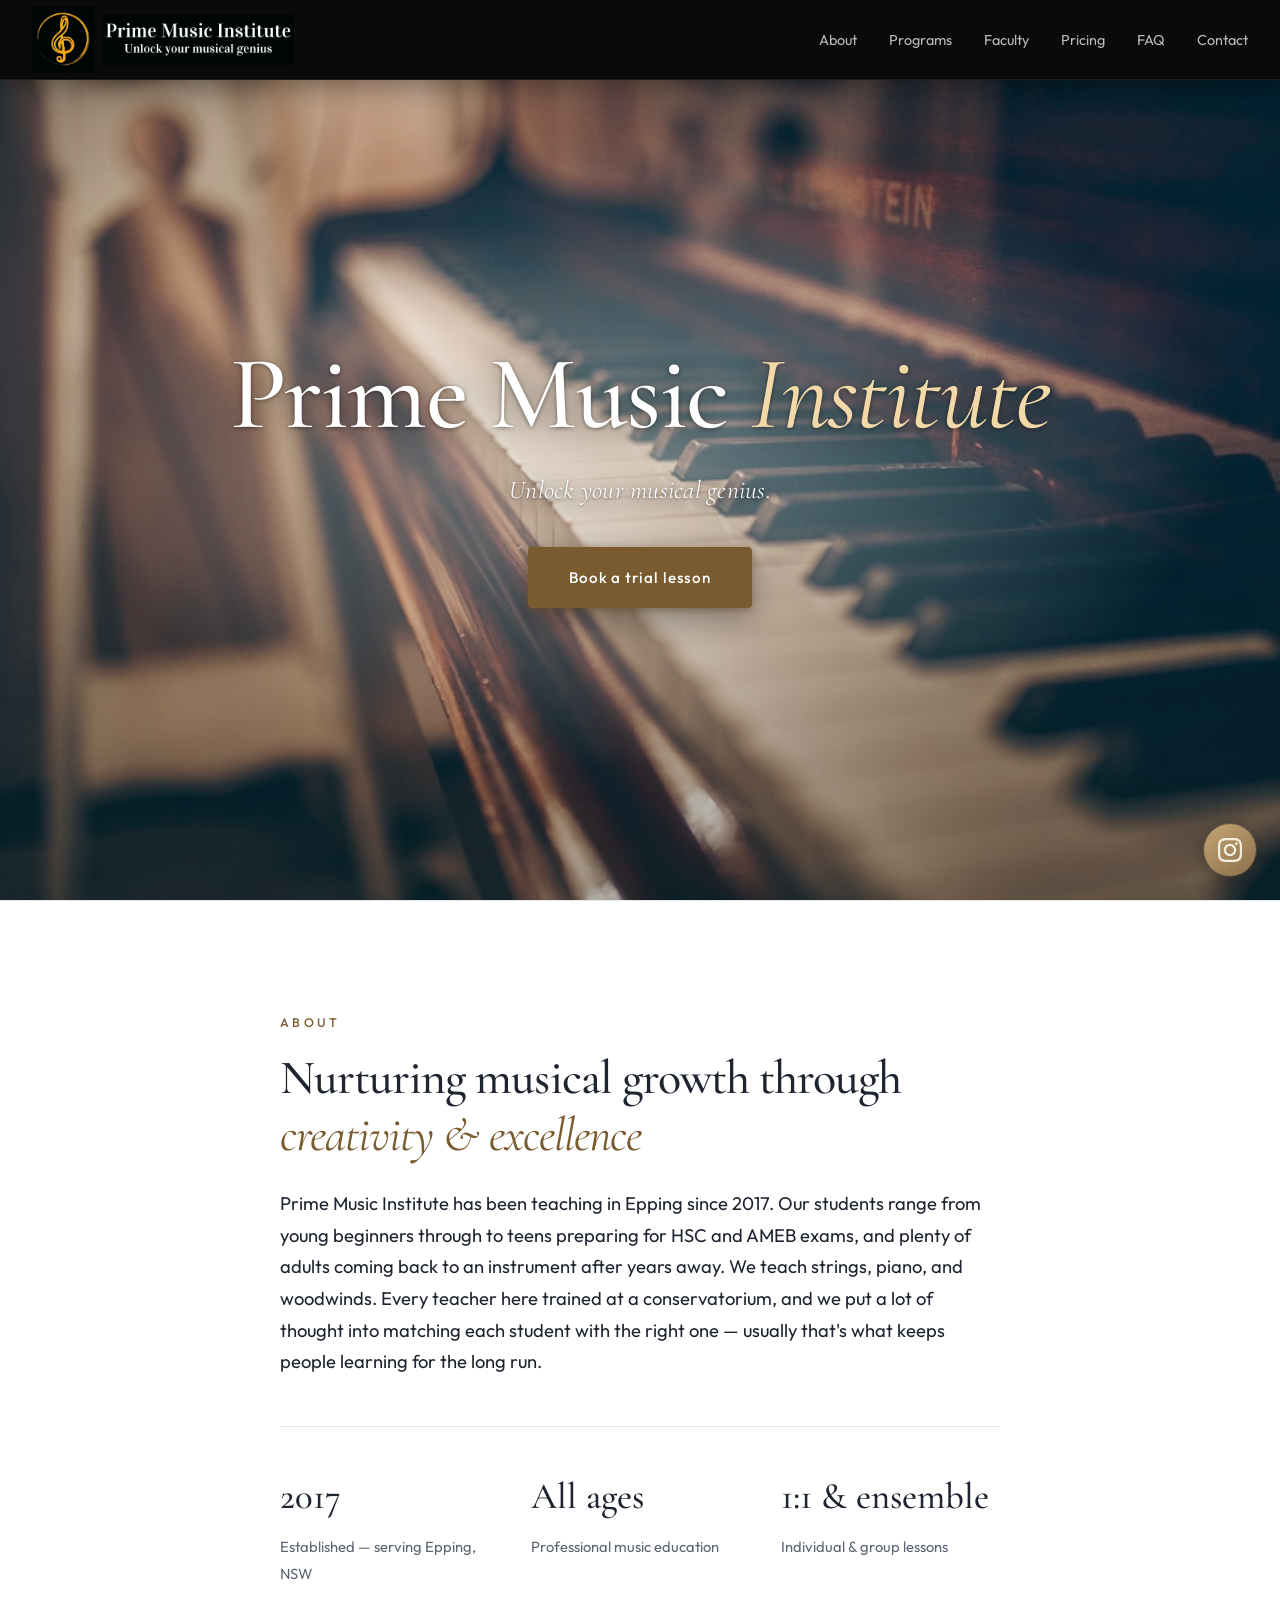
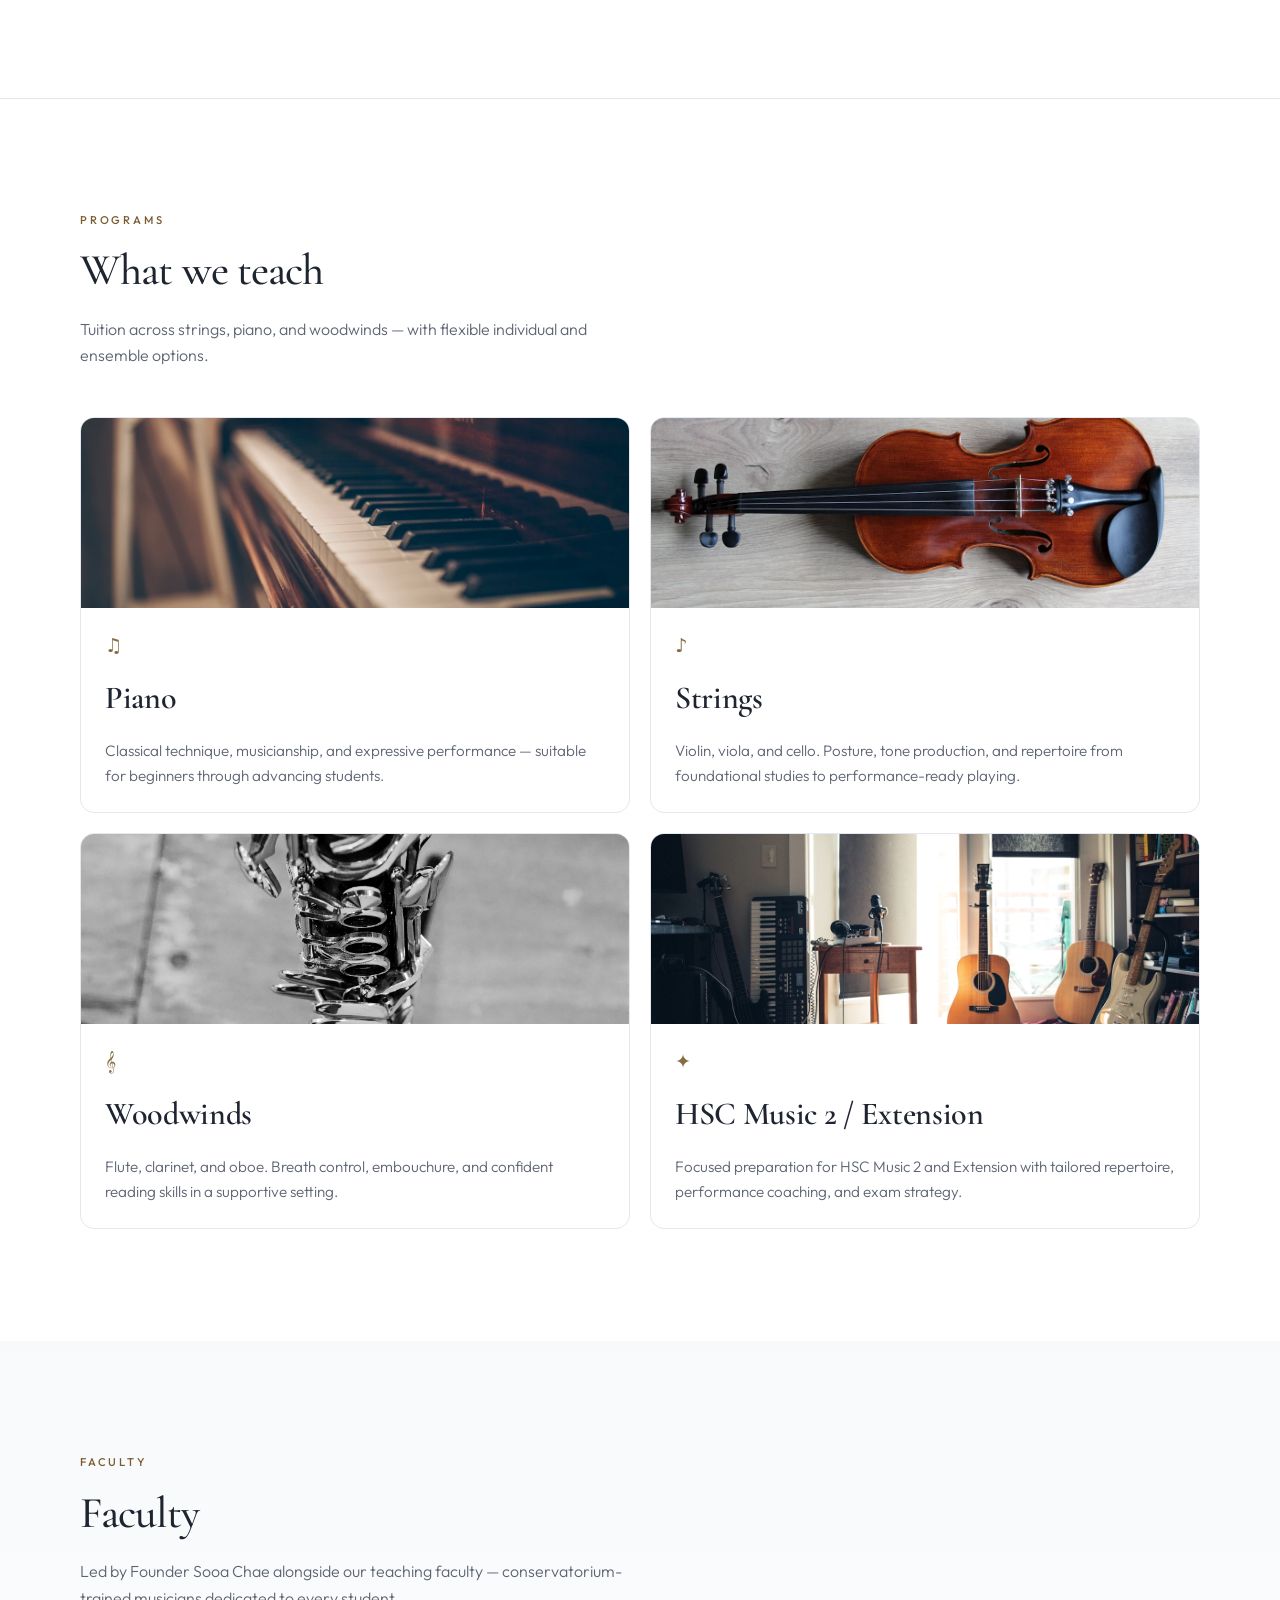
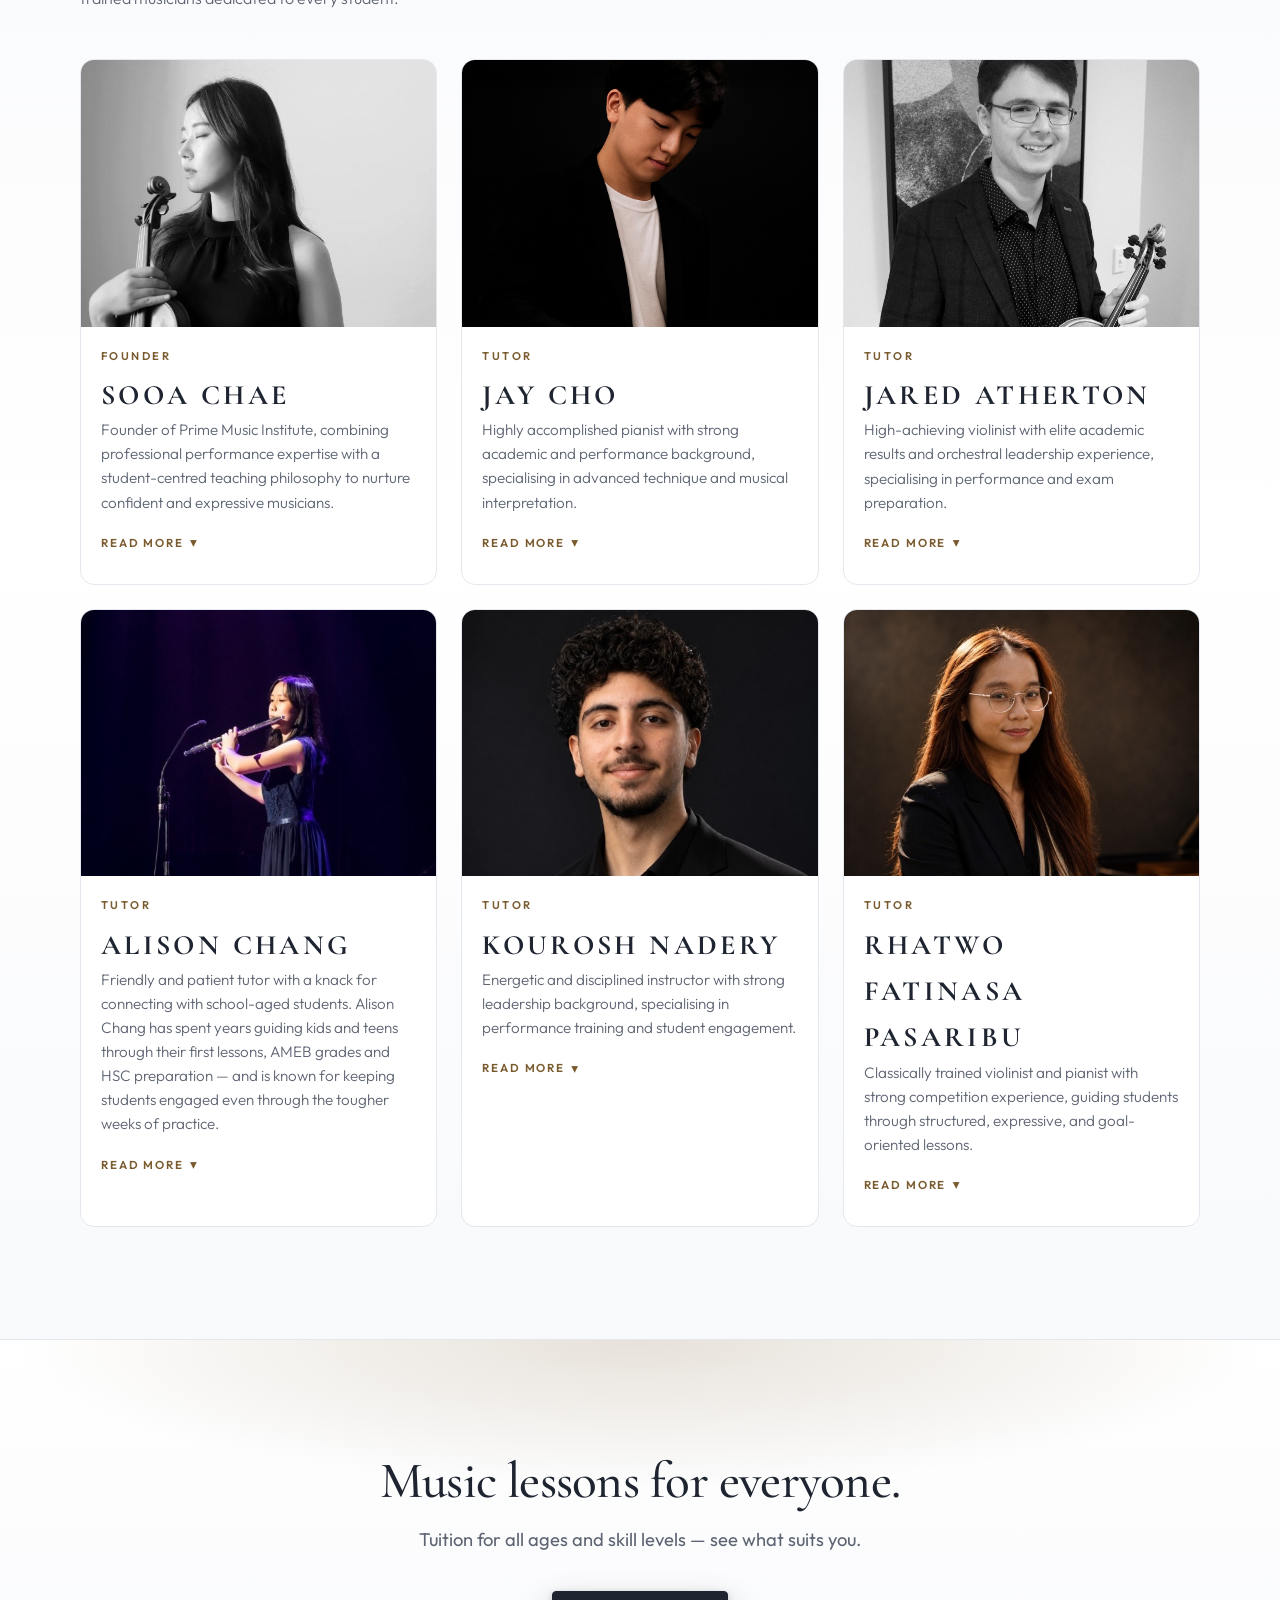
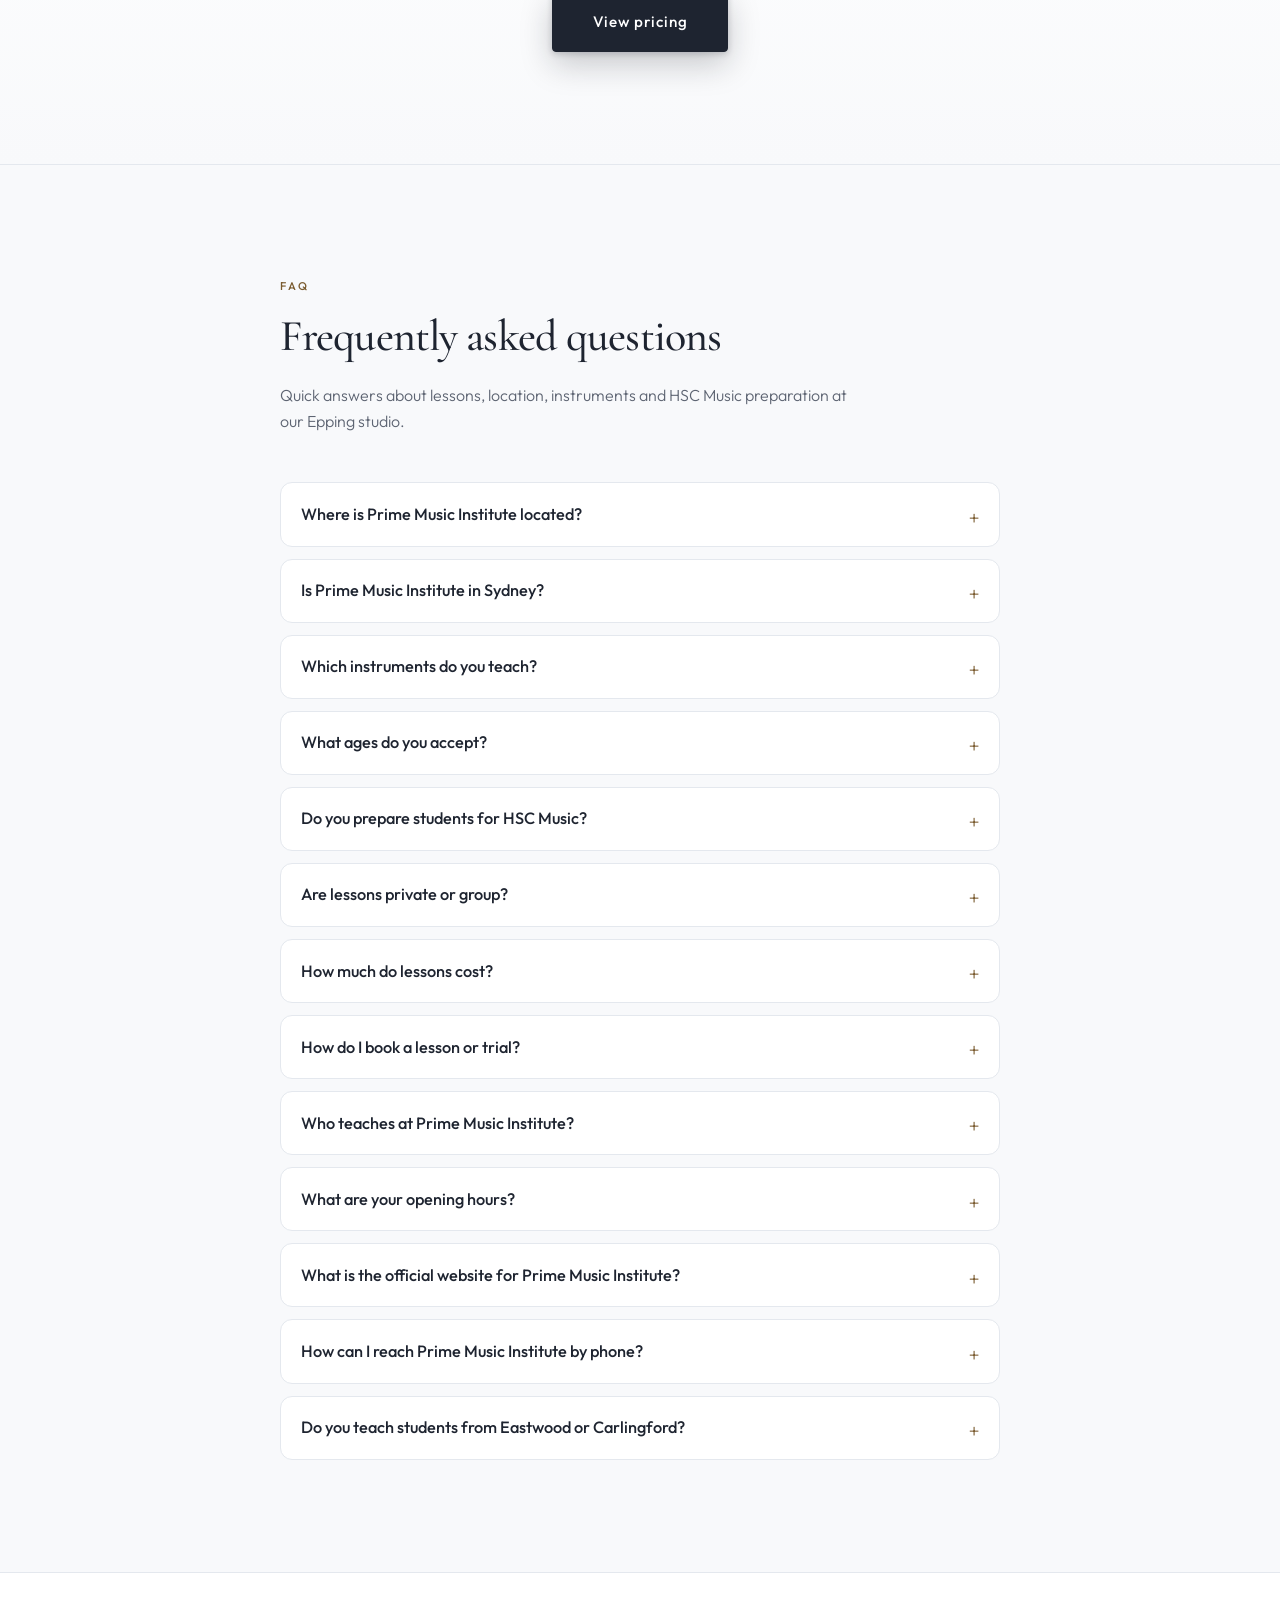
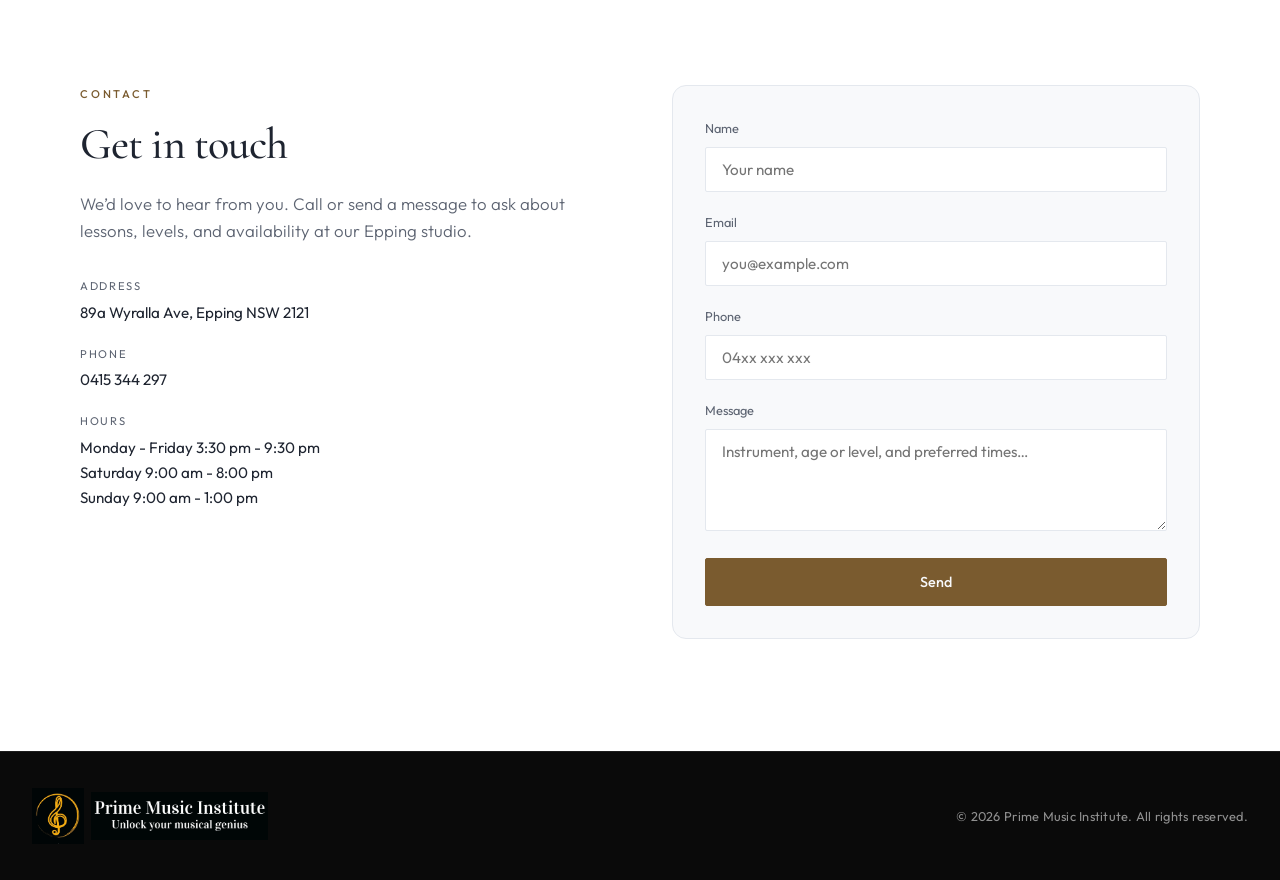
==== commit 6bcd8bf1: "SEO/AEO/GEO: address in meta & schema, Sydney FAQ, hreflang, favicon 48px - Align meta/site-info/Org" ====
--- a/index.html
+++ b/index.html
@@ -8,9 +8,9 @@
     <meta
       id="pmi-meta-description"
       name="description"
-      content="Prime Music Institute is a music school in Epping, NSW (since 2017) offering violin, viola, cello, piano, flute, clarinet and oboe lessons, plus HSC Music 2 / Extension preparation with conservatorium-trained teachers."
+      content="Prime Music Institute is a music school at 89a Wyralla Ave, Epping, NSW 2121 (since 2017) offering violin, viola, cello, piano, flute, clarinet and oboe lessons, plus HSC Music 2 / Extension preparation with conservatorium-trained teachers."
     />
-    <meta name="keywords" content="music lessons Epping, music school Epping NSW, Prime Music Institute, violin lessons Epping, piano lessons Epping, cello lessons Epping, flute lessons Epping, clarinet lessons Epping, oboe lessons, HSC Music 2 tutor, HSC Music Extension Sydney, Sydney Conservatorium teacher, kids music lessons Epping" />
+    <meta name="keywords" content="music lessons Epping, music school Epping NSW, music lessons Ryde, music lessons North Sydney, Prime Music Institute, violin lessons Epping, piano lessons Epping, cello lessons Epping, flute lessons Epping, clarinet lessons Epping, oboe lessons, HSC Music 2 tutor, HSC Music Extension Sydney, Sydney Conservatorium teacher, kids music lessons Epping" />
     <meta name="robots" content="index, follow, max-image-preview:large, max-snippet:-1" />
     <meta name="googlebot" content="index, follow" />
     <!-- Google Search Console: add verification after adding this property at https://search.google.com/search-console -->
@@ -28,22 +28,25 @@
     <link rel="alternate" hreflang="x-default" href="https://primemusicinstitute.com.au/" />
     <link rel="canonical" href="https://primemusicinstitute.com.au/" />
     <link rel="sitemap" type="application/xml" title="Sitemap" href="https://primemusicinstitute.com.au/sitemap.xml" />
-    <link rel="icon" type="image/png" sizes="32x32" href="assets/images/favicon-32.png?v=20260502a" />
-    <link rel="icon" type="image/png" sizes="16x16" href="assets/images/favicon-16.png?v=20260502a" />
-    <link rel="icon" type="image/png" sizes="192x192" href="assets/images/favicon-192.png?v=20260502a" />
-    <link rel="icon" type="image/png" sizes="512x512" href="assets/images/favicon-512.png?v=20260502a" />
-    <link rel="apple-touch-icon" sizes="180x180" href="assets/images/apple-touch-icon.png?v=20260502a" />
-    <link rel="shortcut icon" href="assets/images/favicon-32.png?v=20260502a" type="image/png" />
+    <link rel="icon" type="image/png" sizes="48x48" href="assets/images/favicon-48.png?v=20260523a" />
+    <link rel="icon" type="image/png" sizes="32x32" href="assets/images/favicon-32.png?v=20260523a" />
+    <link rel="icon" type="image/png" sizes="16x16" href="assets/images/favicon-16.png?v=20260523a" />
+    <link rel="icon" type="image/png" sizes="192x192" href="assets/images/favicon-192.png?v=20260523a" />
+    <link rel="icon" type="image/png" sizes="512x512" href="assets/images/favicon-512.png?v=20260523a" />
+    <link rel="apple-touch-icon" sizes="180x180" href="assets/images/apple-touch-icon.png?v=20260523a" />
+    <link rel="shortcut icon" href="assets/images/favicon-32.png?v=20260523a" type="image/png" />
 
     <!-- Open Graph -->
     <meta property="og:type" content="website" />
     <meta property="og:site_name" content="Prime Music Institute" />
     <meta property="og:title" content="Prime Music Institute — Music Lessons in Epping, NSW" />
-    <meta property="og:description" content="Music school in Epping, NSW (since 2017). Violin, viola, cello, piano, flute, clarinet, oboe and HSC Music 2 / Extension preparation." />
+    <meta property="og:description" content="Music school at 89a Wyralla Ave, Epping NSW (since 2017). Violin, viola, cello, piano, woodwinds and HSC Music 2 / Extension." />
     <meta property="og:url" content="https://primemusicinstitute.com.au/" />
     <meta property="og:image" content="https://primemusicinstitute.com.au/assets/images/logo-wordmark.png" />
     <meta property="og:image:width" content="360" />
     <meta property="og:image:height" content="80" />
+    <meta property="og:image:alt" content="Prime Music Institute — Music lessons in Epping, NSW" />
+    <meta property="og:locale" content="en_AU" />
 
     <!-- Twitter -->
     <meta name="twitter:card" content="summary_large_image" />
@@ -58,7 +61,7 @@
       href="https://fonts.googleapis.com/css2?family=Cormorant+Garamond:ital,wght@0,400;0,500;0,600;1,400&family=Outfit:wght@300;400;500;600&display=swap"
       rel="stylesheet"
     />
-    <link rel="stylesheet" href="styles.css?v=20260513a" />
+    <link rel="stylesheet" href="styles.css?v=20260523a" />
   </head>
   <body>
     <script>
@@ -247,7 +250,11 @@
           <div class="faq-list">
             <details class="faq-item reveal">
               <summary>Where is Prime Music Institute located?</summary>
-              <p>We are based at 89a Wyralla Ave, Epping NSW 2121. Our studio serves families across Epping, Eastwood, Carlingford, Beecroft, North Epping and the surrounding northern Sydney suburbs.</p>
+              <p>We are based at 89a Wyralla Ave, Epping NSW 2121. Our studio serves families across Epping, Eastwood, Carlingford, Beecroft, North Epping, North Sydney, Ryde and the surrounding northern Sydney suburbs.</p>
+            </details>
+            <details class="faq-item reveal">
+              <summary>Is Prime Music Institute in Sydney?</summary>
+              <p>Yes. We are in Epping, northern Sydney, at 89a Wyralla Ave — a short trip from Ryde, Eastwood, Carlingford and nearby suburbs.</p>
             </details>
             <details class="faq-item reveal">
               <summary>Which instruments do you teach?</summary>
@@ -275,7 +282,7 @@
             </details>
             <details class="faq-item reveal">
               <summary>Who teaches at Prime Music Institute?</summary>
-              <p>Founder Sooa Chae (Sydney Conservatorium of Music — Piano Performance scholarship) leads a team of conservatorium-trained tutors: Jay Cho (Piano), Jared Atherton (Violin), Alison (Flute &amp; Piano), Kourosh Nadery (Viola, Violin, Clarinet &amp; Guitar) and Rhatwo Fatinasa Pasaribu (Violin &amp; Piano).</p>
+              <p>Founder Sooa Chae (Sydney Conservatorium of Music — Piano Performance scholarship) leads a team of conservatorium-trained tutors: Jay Cho, Jared Atherton, Alison Chang, Kourosh Nadery and Rhatwo Fatinasa Pasaribu.</p>
             </details>
             <details class="faq-item reveal">
               <summary>What are your opening hours?</summary>
@@ -291,7 +298,7 @@
             </details>
             <details class="faq-item reveal">
               <summary>Do you teach students from Eastwood or Carlingford?</summary>
-              <p>Yes. Our studio is in Epping at 89a Wyralla Ave and we welcome students from Eastwood, Carlingford, Beecroft, North Epping and nearby northern Sydney suburbs.</p>
+              <p>Yes. Our studio is in Epping at 89a Wyralla Ave and we welcome students from Eastwood, Carlingford, Beecroft, North Epping, North Sydney, Ryde and nearby northern Sydney suburbs.</p>
             </details>
           </div>
         </div>
@@ -410,8 +417,8 @@
       "priceRange": "$$",
       "foundingDate": "2017",
       "slogan": "Unlock your musical genius",
-      "description": "Music school in Epping, NSW (since 2017) offering violin, viola, cello, piano, flute, clarinet and oboe lessons, plus HSC Music 2 / Extension preparation with conservatorium-trained teachers.",
-      "knowsAbout": ["Violin lessons", "Viola lessons", "Cello lessons", "Piano lessons", "Flute lessons", "Clarinet lessons", "Oboe lessons", "HSC Music 2", "HSC Music Extension", "AMEB exam preparation", "Music school Epping"],
+      "description": "Prime Music Institute is a music school at 89a Wyralla Ave, Epping, NSW 2121 (since 2017) offering violin, viola, cello, piano, flute, clarinet and oboe lessons, plus HSC Music 2 / Extension preparation with conservatorium-trained teachers.",
+      "knowsAbout": ["Violin lessons", "Viola lessons", "Cello lessons", "Piano lessons", "Guitar lessons", "Flute lessons", "Clarinet lessons", "Oboe lessons", "HSC Music 2", "HSC Music Extension", "AMEB exam preparation", "Music school Epping", "Violin teacher Epping", "Piano teacher Epping", "Music lessons Ryde", "Music lessons Eastwood"],
       "contactPoint": {
         "@type": "ContactPoint",
         "telephone": "+61-415-344-297",
@@ -440,7 +447,8 @@
         { "@type": "City", "name": "North Epping" },
         { "@type": "City", "name": "Sydney" },
         { "@type": "City", "name": "Ryde" },
-        { "@type": "City", "name": "Marsfield" }
+        { "@type": "City", "name": "Marsfield" },
+        { "@type": "City", "name": "North Sydney" }
       ],
       "openingHoursSpecification": [
         {
@@ -481,31 +489,31 @@
         {
           "@type": "Person",
           "name": "Jay Cho",
-          "jobTitle": "Piano Tutor",
+          "jobTitle": "Tutor",
           "alumniOf": "Sydney Conservatorium of Music"
         },
         {
           "@type": "Person",
           "name": "Jared Atherton",
-          "jobTitle": "Violin Tutor",
-          "alumniOf": "Sydney Conservatorium of Music"
+          "jobTitle": "Tutor",
+          "alumniOf": "University of Sydney"
         },
         {
           "@type": "Person",
-          "name": "Alison",
-          "jobTitle": "Flute & Piano Tutor",
+          "name": "Alison Chang",
+          "jobTitle": "Tutor",
           "alumniOf": "University of Sydney"
         },
         {
           "@type": "Person",
           "name": "Kourosh Nadery",
-          "jobTitle": "Viola, Violin, Clarinet & Guitar Tutor",
+          "jobTitle": "Tutor",
           "alumniOf": "Sydney Conservatorium of Music"
         },
         {
           "@type": "Person",
           "name": "Rhatwo Fatinasa Pasaribu",
-          "jobTitle": "Violin & Piano Tutor",
+          "jobTitle": "Tutor",
           "alumniOf": "University of Sydney"
         }
       ],
@@ -557,8 +565,27 @@
       "@id": "https://primemusicinstitute.com.au/#website",
       "name": "Prime Music Institute",
       "url": "https://primemusicinstitute.com.au/",
+      "description": "Music school at 89a Wyralla Ave, Epping NSW 2121 since 2017 — strings, piano, woodwinds, HSC Music 2 / Extension; northern Sydney including Ryde and Eastwood.",
       "inLanguage": "en-AU",
       "publisher": { "@id": "https://primemusicinstitute.com.au/#organization" }
+    }
+    </script>
+
+    <script type="application/ld+json">
+    {
+      "@context": "https://schema.org",
+      "@type": "WebPage",
+      "@id": "https://primemusicinstitute.com.au/#webpage",
+      "url": "https://primemusicinstitute.com.au/",
+      "name": "Prime Music Institute — Music Lessons in Epping, NSW (Violin, Piano, Cello, Flute)",
+      "description": "Prime Music Institute is a music school at 89a Wyralla Ave, Epping, NSW 2121 (since 2017) offering violin, viola, cello, piano, flute, clarinet and oboe lessons, plus HSC Music 2 / Extension preparation with conservatorium-trained teachers.",
+      "inLanguage": "en-AU",
+      "isPartOf": { "@id": "https://primemusicinstitute.com.au/#website" },
+      "about": { "@id": "https://primemusicinstitute.com.au/#organization" },
+      "primaryImageOfPage": {
+        "@type": "ImageObject",
+        "url": "https://primemusicinstitute.com.au/assets/images/logo-wordmark.png"
+      }
     }
     </script>
 
@@ -572,7 +599,15 @@
           "name": "Where is Prime Music Institute located?",
           "acceptedAnswer": {
             "@type": "Answer",
-            "text": "Prime Music Institute is at 89a Wyralla Ave, Epping NSW 2121, serving families across Epping, Eastwood, Carlingford, Beecroft and North Epping in northern Sydney."
+            "text": "Prime Music Institute is at 89a Wyralla Ave, Epping NSW 2121, serving families across Epping, Eastwood, Carlingford, Beecroft, North Epping, North Sydney, Ryde and nearby northern Sydney suburbs."
+          }
+        },
+        {
+          "@type": "Question",
+          "name": "Is Prime Music Institute in Sydney?",
+          "acceptedAnswer": {
+            "@type": "Answer",
+            "text": "Yes. Prime Music Institute is in Epping in northern Sydney (89a Wyralla Ave), convenient for Ryde, Eastwood, Carlingford and surrounding suburbs."
           }
         },
         {
@@ -628,7 +663,7 @@
           "name": "Who teaches at Prime Music Institute?",
           "acceptedAnswer": {
             "@type": "Answer",
-            "text": "Founder Sooa Chae (Sydney Conservatorium of Music, Piano Performance scholarship) leads a team of conservatorium-trained tutors: Jay Cho (Piano), Jared Atherton (Violin), Alison (Flute and Piano), Kourosh Nadery (Viola, Violin, Clarinet and Guitar), and Rhatwo Fatinasa Pasaribu (Violin and Piano)."
+            "text": "Founder Sooa Chae (Sydney Conservatorium of Music, Piano Performance scholarship) leads a team of conservatorium-trained tutors: Jay Cho, Jared Atherton, Alison Chang, Kourosh Nadery, and Rhatwo Fatinasa Pasaribu."
           }
         },
         {
@@ -660,7 +695,7 @@
           "name": "Do you teach students from Eastwood or Carlingford?",
           "acceptedAnswer": {
             "@type": "Answer",
-            "text": "Yes. Our studio is in Epping at 89a Wyralla Ave and we welcome students from Eastwood, Carlingford, Beecroft, North Epping and nearby northern Sydney suburbs."
+            "text": "Yes. Our studio is in Epping at 89a Wyralla Ave and we welcome students from Eastwood, Carlingford, Beecroft, North Epping, North Sydney, Ryde and nearby northern Sydney suburbs."
           }
         }
       ]
@@ -683,7 +718,7 @@
     }
     </script>
 
-    <script src="site-info.js?v=20260512a"></script>
-    <script src="script.js?v=20260512a"></script>
+    <script src="site-info.js?v=20260523a"></script>
+    <script src="script.js?v=20260523a"></script>
   </body>
 </html>
--- a/styles.css
+++ b/styles.css
@@ -669,6 +669,10 @@
   letter-spacing: 0.12em;
   text-transform: uppercase;
   color: var(--text);
+}
+
+.faculty-card .faculty-photo + h3 {
+  margin-top: 1.25rem;
 }
 
 .faculty-role {
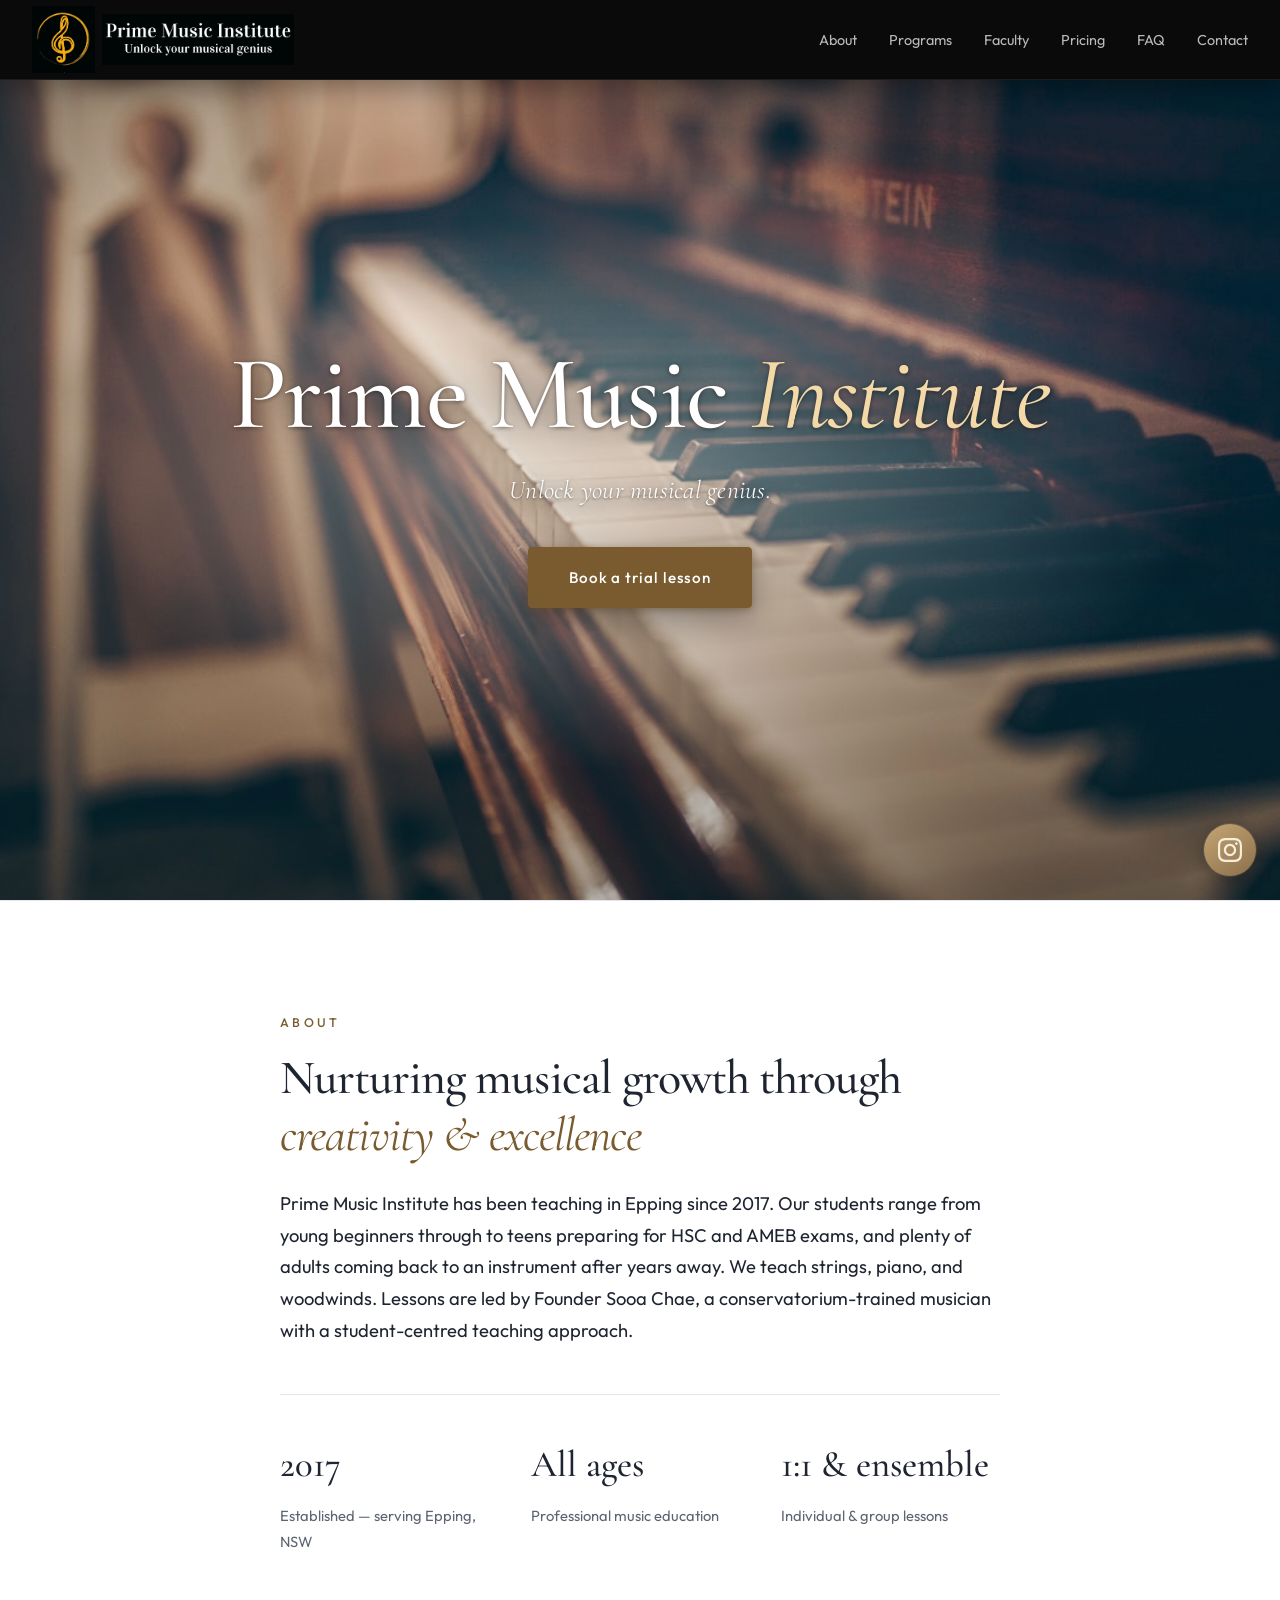
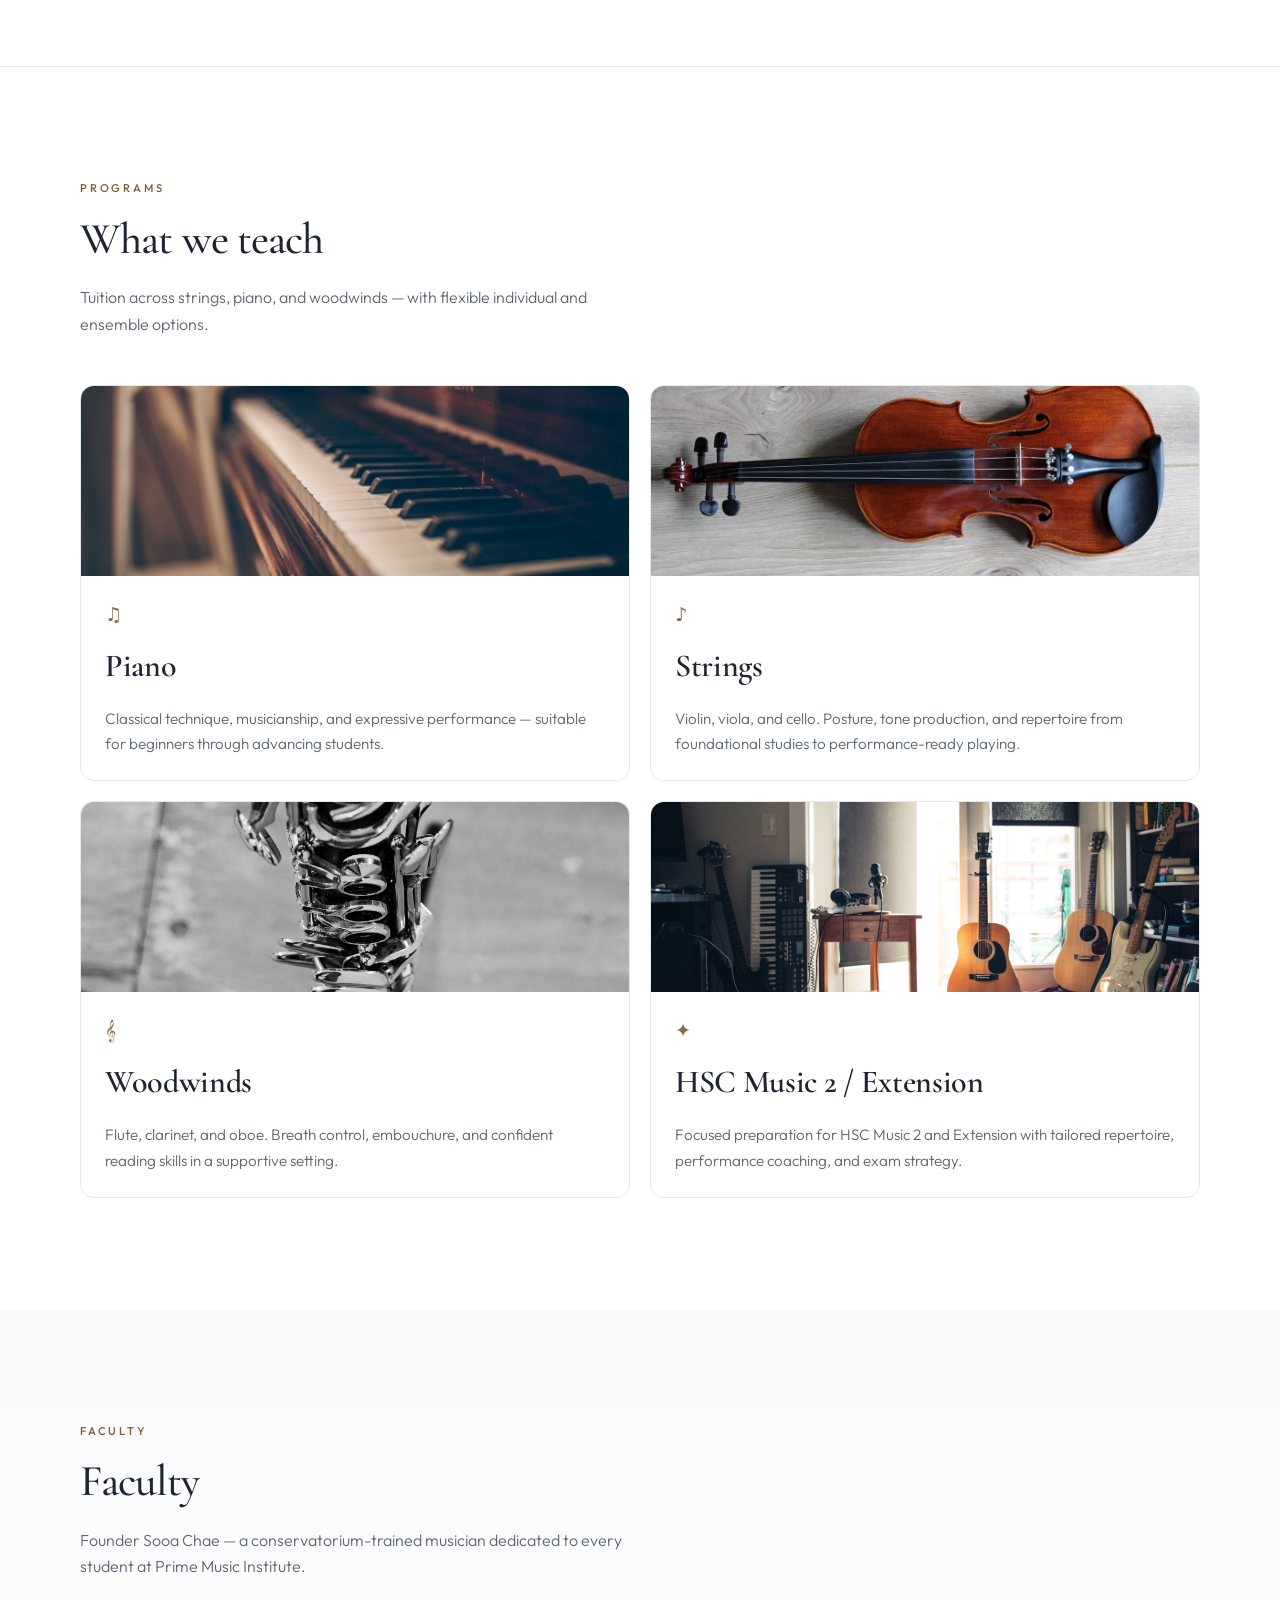
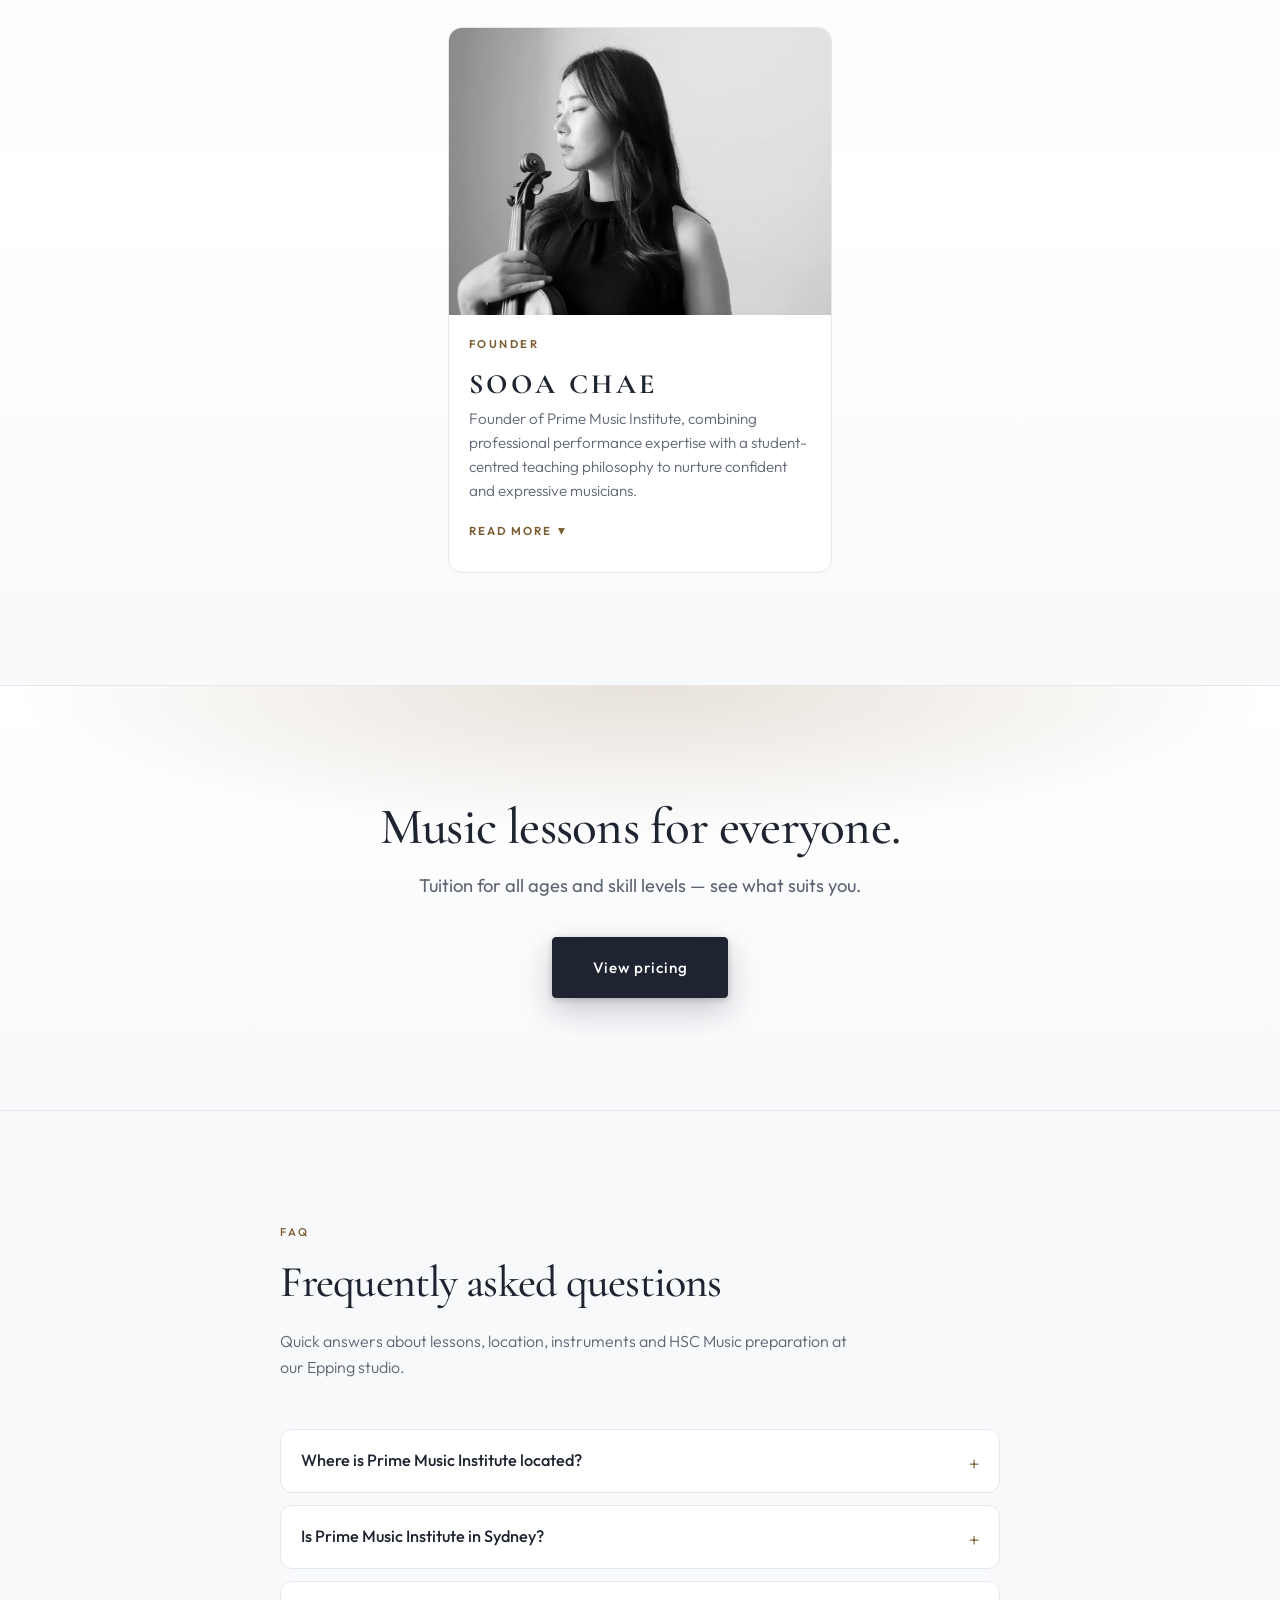
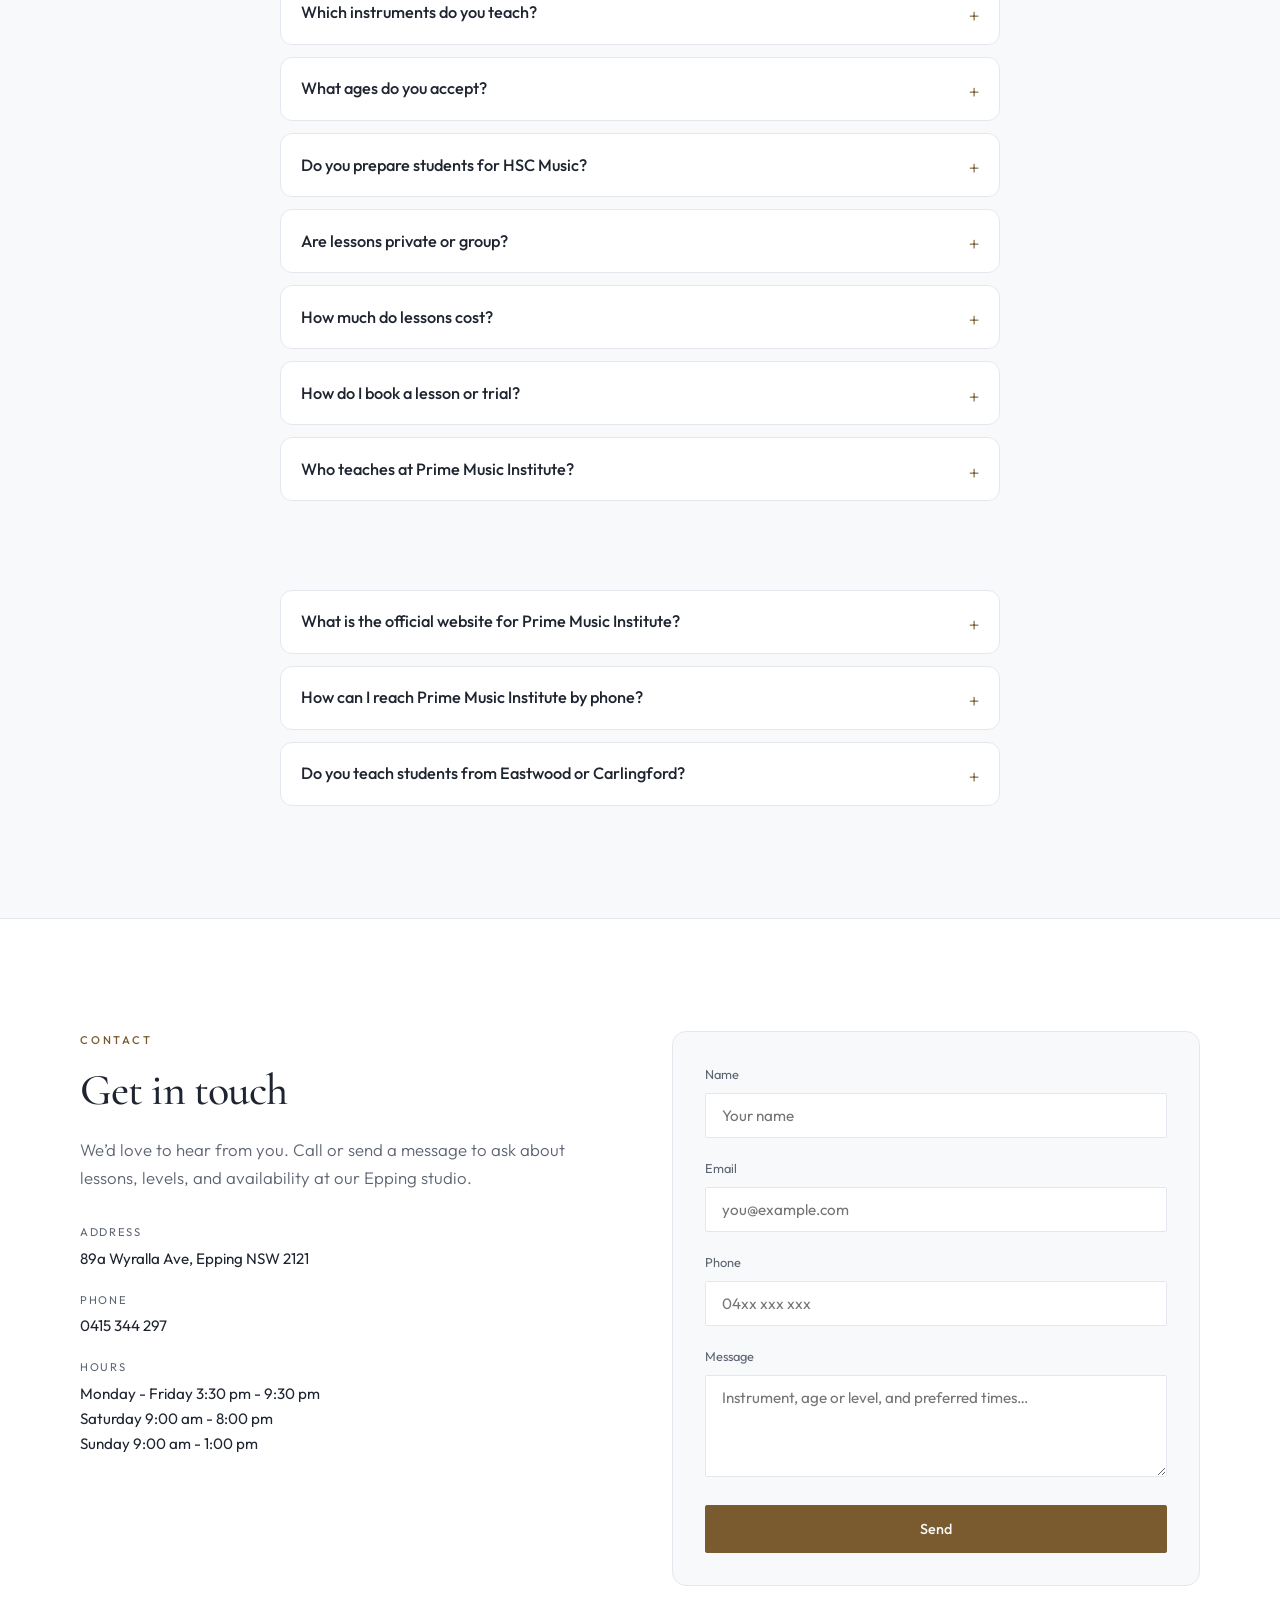
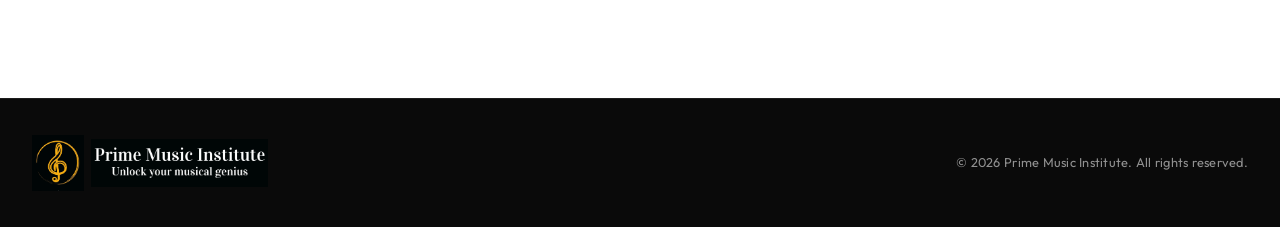
==== commit a14ce83a: "Faculty: Sooa Chae only; SEO/AEO/GEO copy aligned and deploy - Remove other faculty profiles; center" ====
--- a/index.html
+++ b/index.html
@@ -8,9 +8,9 @@
     <meta
       id="pmi-meta-description"
       name="description"
-      content="Prime Music Institute is a music school at 89a Wyralla Ave, Epping, NSW 2121 (since 2017) offering violin, viola, cello, piano, flute, clarinet and oboe lessons, plus HSC Music 2 / Extension preparation with conservatorium-trained teachers."
+      content="Prime Music Institute is a music school at 89a Wyralla Ave, Epping, NSW 2121 (since 2017) offering violin, viola, cello, piano, flute, clarinet and oboe lessons, plus HSC Music 2 / Extension — led by Founder Sooa Chae (Sydney Conservatorium of Music)."
     />
-    <meta name="keywords" content="music lessons Epping, music school Epping NSW, music lessons Ryde, music lessons North Sydney, Prime Music Institute, violin lessons Epping, piano lessons Epping, cello lessons Epping, flute lessons Epping, clarinet lessons Epping, oboe lessons, HSC Music 2 tutor, HSC Music Extension Sydney, Sydney Conservatorium teacher, kids music lessons Epping" />
+    <meta name="keywords" content="music lessons Epping, music school Epping NSW, Sooa Chae, Prime Music Institute, violin lessons Epping, piano lessons Epping, cello lessons Epping, flute lessons Epping, clarinet lessons Epping, oboe lessons, HSC Music 2 tutor, HSC Music Extension Sydney, Sydney Conservatorium teacher, music lessons Ryde, music lessons Eastwood" />
     <meta name="robots" content="index, follow, max-image-preview:large, max-snippet:-1" />
     <meta name="googlebot" content="index, follow" />
     <!-- Google Search Console: add verification after adding this property at https://search.google.com/search-console -->
@@ -28,19 +28,21 @@
     <link rel="alternate" hreflang="x-default" href="https://primemusicinstitute.com.au/" />
     <link rel="canonical" href="https://primemusicinstitute.com.au/" />
     <link rel="sitemap" type="application/xml" title="Sitemap" href="https://primemusicinstitute.com.au/sitemap.xml" />
-    <link rel="icon" type="image/png" sizes="48x48" href="assets/images/favicon-48.png?v=20260523a" />
-    <link rel="icon" type="image/png" sizes="32x32" href="assets/images/favicon-32.png?v=20260523a" />
-    <link rel="icon" type="image/png" sizes="16x16" href="assets/images/favicon-16.png?v=20260523a" />
-    <link rel="icon" type="image/png" sizes="192x192" href="assets/images/favicon-192.png?v=20260523a" />
-    <link rel="icon" type="image/png" sizes="512x512" href="assets/images/favicon-512.png?v=20260523a" />
-    <link rel="apple-touch-icon" sizes="180x180" href="assets/images/apple-touch-icon.png?v=20260523a" />
-    <link rel="shortcut icon" href="assets/images/favicon-32.png?v=20260523a" type="image/png" />
+    <link rel="icon" href="https://primemusicinstitute.com.au/favicon.ico?v=20260526a" sizes="48x48" />
+    <link rel="icon" href="https://primemusicinstitute.com.au/favicon.ico?v=20260526a" sizes="any" />
+    <link rel="icon" type="image/png" sizes="48x48" href="https://primemusicinstitute.com.au/assets/images/favicon-48.png?v=20260526a" />
+    <link rel="icon" type="image/png" sizes="32x32" href="https://primemusicinstitute.com.au/assets/images/favicon-32.png?v=20260526a" />
+    <link rel="icon" type="image/png" sizes="16x16" href="https://primemusicinstitute.com.au/assets/images/favicon-16.png?v=20260526a" />
+    <link rel="icon" type="image/png" sizes="192x192" href="https://primemusicinstitute.com.au/assets/images/favicon-192.png?v=20260526a" />
+    <link rel="icon" type="image/png" sizes="512x512" href="https://primemusicinstitute.com.au/assets/images/favicon-512.png?v=20260526a" />
+    <link rel="apple-touch-icon" sizes="180x180" href="https://primemusicinstitute.com.au/assets/images/apple-touch-icon.png?v=20260526a" />
+    <link rel="shortcut icon" href="https://primemusicinstitute.com.au/favicon.ico?v=20260526a" />
 
     <!-- Open Graph -->
     <meta property="og:type" content="website" />
     <meta property="og:site_name" content="Prime Music Institute" />
     <meta property="og:title" content="Prime Music Institute — Music Lessons in Epping, NSW" />
-    <meta property="og:description" content="Music school at 89a Wyralla Ave, Epping NSW (since 2017). Violin, viola, cello, piano, woodwinds and HSC Music 2 / Extension." />
+    <meta property="og:description" content="Music school at 89a Wyralla Ave, Epping NSW (since 2017). Violin, viola, cello, piano, woodwinds and HSC Music 2 / Extension — led by Founder Sooa Chae." />
     <meta property="og:url" content="https://primemusicinstitute.com.au/" />
     <meta property="og:image" content="https://primemusicinstitute.com.au/assets/images/logo-wordmark.png" />
     <meta property="og:image:width" content="360" />
@@ -51,7 +53,7 @@
     <!-- Twitter -->
     <meta name="twitter:card" content="summary_large_image" />
     <meta name="twitter:title" content="Prime Music Institute — Music Lessons in Epping, NSW" />
-    <meta name="twitter:description" content="Music school in Epping, NSW since 2017. Violin, piano, cello, flute and more — with conservatorium-trained teachers." />
+    <meta name="twitter:description" content="Music school in Epping, NSW since 2017 — violin, piano, cello, flute and more, led by Founder Sooa Chae at 89a Wyralla Ave." />
     <meta name="twitter:image" content="https://primemusicinstitute.com.au/assets/images/logo-wordmark.png" />
     <meta name="twitter:image:alt" content="Prime Music Institute — Unlock your musical genius" />
 
@@ -61,7 +63,7 @@
       href="https://fonts.googleapis.com/css2?family=Cormorant+Garamond:ital,wght@0,400;0,500;0,600;1,400&family=Outfit:wght@300;400;500;600&display=swap"
       rel="stylesheet"
     />
-    <link rel="stylesheet" href="styles.css?v=20260523a" />
+    <link rel="stylesheet" href="styles.css?v=20260526a" />
   </head>
   <body>
     <script>
@@ -223,7 +225,7 @@
             <p class="section-label">Faculty</p>
             <h2 class="section-title">Faculty</h2>
             <p class="section-intro" id="pmi-faculty-intro">
-              Led by Founder Sooa Chae alongside our teaching faculty — conservatorium-trained musicians dedicated to every student.
+              Founder Sooa Chae — a conservatorium-trained musician dedicated to every student at Prime Music Institute.
             </p>
           </div>
           <div class="faculty-grid" id="pmi-faculty-grid"></div>
@@ -282,7 +284,7 @@
             </details>
             <details class="faq-item reveal">
               <summary>Who teaches at Prime Music Institute?</summary>
-              <p>Founder Sooa Chae (Sydney Conservatorium of Music — Piano Performance scholarship) leads a team of conservatorium-trained tutors: Jay Cho, Jared Atherton, Alison Chang, Kourosh Nadery and Rhatwo Fatinasa Pasaribu.</p>
+              <p>Lessons at Prime Music Institute are led by Founder Sooa Chae (Sydney Conservatorium of Music — Piano Performance scholarship).</p>
             </details>
             <details class="faq-item reveal">
               <summary>What are your opening hours?</summary>
@@ -417,8 +419,8 @@
       "priceRange": "$$",
       "foundingDate": "2017",
       "slogan": "Unlock your musical genius",
-      "description": "Prime Music Institute is a music school at 89a Wyralla Ave, Epping, NSW 2121 (since 2017) offering violin, viola, cello, piano, flute, clarinet and oboe lessons, plus HSC Music 2 / Extension preparation with conservatorium-trained teachers.",
-      "knowsAbout": ["Violin lessons", "Viola lessons", "Cello lessons", "Piano lessons", "Guitar lessons", "Flute lessons", "Clarinet lessons", "Oboe lessons", "HSC Music 2", "HSC Music Extension", "AMEB exam preparation", "Music school Epping", "Violin teacher Epping", "Piano teacher Epping", "Music lessons Ryde", "Music lessons Eastwood"],
+      "description": "Prime Music Institute is a music school at 89a Wyralla Ave, Epping, NSW 2121 (since 2017) offering violin, viola, cello, piano, flute, clarinet and oboe lessons, plus HSC Music 2 / Extension — led by Founder Sooa Chae (Sydney Conservatorium of Music).",
+      "knowsAbout": ["Violin lessons", "Viola lessons", "Cello lessons", "Piano lessons", "Guitar lessons", "Flute lessons", "Clarinet lessons", "Oboe lessons", "HSC Music 2", "HSC Music Extension", "AMEB exam preparation", "Music school Epping", "Sooa Chae", "Violin teacher Epping", "Piano teacher Epping", "Music lessons Ryde", "Music lessons Eastwood"],
       "contactPoint": {
         "@type": "ContactPoint",
         "telephone": "+61-415-344-297",
@@ -485,36 +487,6 @@
           "name": "Sooa Chae",
           "jobTitle": "Founder",
           "alumniOf": "Sydney Conservatorium of Music"
-        },
-        {
-          "@type": "Person",
-          "name": "Jay Cho",
-          "jobTitle": "Tutor",
-          "alumniOf": "Sydney Conservatorium of Music"
-        },
-        {
-          "@type": "Person",
-          "name": "Jared Atherton",
-          "jobTitle": "Tutor",
-          "alumniOf": "University of Sydney"
-        },
-        {
-          "@type": "Person",
-          "name": "Alison Chang",
-          "jobTitle": "Tutor",
-          "alumniOf": "University of Sydney"
-        },
-        {
-          "@type": "Person",
-          "name": "Kourosh Nadery",
-          "jobTitle": "Tutor",
-          "alumniOf": "Sydney Conservatorium of Music"
-        },
-        {
-          "@type": "Person",
-          "name": "Rhatwo Fatinasa Pasaribu",
-          "jobTitle": "Tutor",
-          "alumniOf": "University of Sydney"
         }
       ],
       "hasOfferCatalog": {
@@ -565,7 +537,7 @@
       "@id": "https://primemusicinstitute.com.au/#website",
       "name": "Prime Music Institute",
       "url": "https://primemusicinstitute.com.au/",
-      "description": "Music school at 89a Wyralla Ave, Epping NSW 2121 since 2017 — strings, piano, woodwinds, HSC Music 2 / Extension; northern Sydney including Ryde and Eastwood.",
+      "description": "Music school at 89a Wyralla Ave, Epping NSW 2121 since 2017 — strings, piano, woodwinds, HSC Music 2 / Extension; led by Founder Sooa Chae; serving Ryde, Eastwood and northern Sydney.",
       "inLanguage": "en-AU",
       "publisher": { "@id": "https://primemusicinstitute.com.au/#organization" }
     }
@@ -578,7 +550,7 @@
       "@id": "https://primemusicinstitute.com.au/#webpage",
       "url": "https://primemusicinstitute.com.au/",
       "name": "Prime Music Institute — Music Lessons in Epping, NSW (Violin, Piano, Cello, Flute)",
-      "description": "Prime Music Institute is a music school at 89a Wyralla Ave, Epping, NSW 2121 (since 2017) offering violin, viola, cello, piano, flute, clarinet and oboe lessons, plus HSC Music 2 / Extension preparation with conservatorium-trained teachers.",
+      "description": "Prime Music Institute is a music school at 89a Wyralla Ave, Epping, NSW 2121 (since 2017) offering violin, viola, cello, piano, flute, clarinet and oboe lessons, plus HSC Music 2 / Extension — led by Founder Sooa Chae (Sydney Conservatorium of Music).",
       "inLanguage": "en-AU",
       "isPartOf": { "@id": "https://primemusicinstitute.com.au/#website" },
       "about": { "@id": "https://primemusicinstitute.com.au/#organization" },
@@ -663,7 +635,7 @@
           "name": "Who teaches at Prime Music Institute?",
           "acceptedAnswer": {
             "@type": "Answer",
-            "text": "Founder Sooa Chae (Sydney Conservatorium of Music, Piano Performance scholarship) leads a team of conservatorium-trained tutors: Jay Cho, Jared Atherton, Alison Chang, Kourosh Nadery, and Rhatwo Fatinasa Pasaribu."
+            "text": "Lessons at Prime Music Institute are led by Founder Sooa Chae (Sydney Conservatorium of Music, Piano Performance scholarship)."
           }
         },
         {
@@ -718,7 +690,7 @@
     }
     </script>
 
-    <script src="site-info.js?v=20260523a"></script>
-    <script src="script.js?v=20260523a"></script>
+    <script src="site-info.js?v=20260526a"></script>
+    <script src="script.js?v=20260526a"></script>
   </body>
 </html>
--- a/styles.css
+++ b/styles.css
@@ -594,6 +594,12 @@
     max-width: 24rem;
     margin-inline: auto;
   }
+}
+
+.faculty-grid:has(.faculty-card:only-child) {
+  grid-template-columns: 1fr;
+  max-width: 24rem;
+  margin-inline: auto;
 }
 
 .faculty-card {
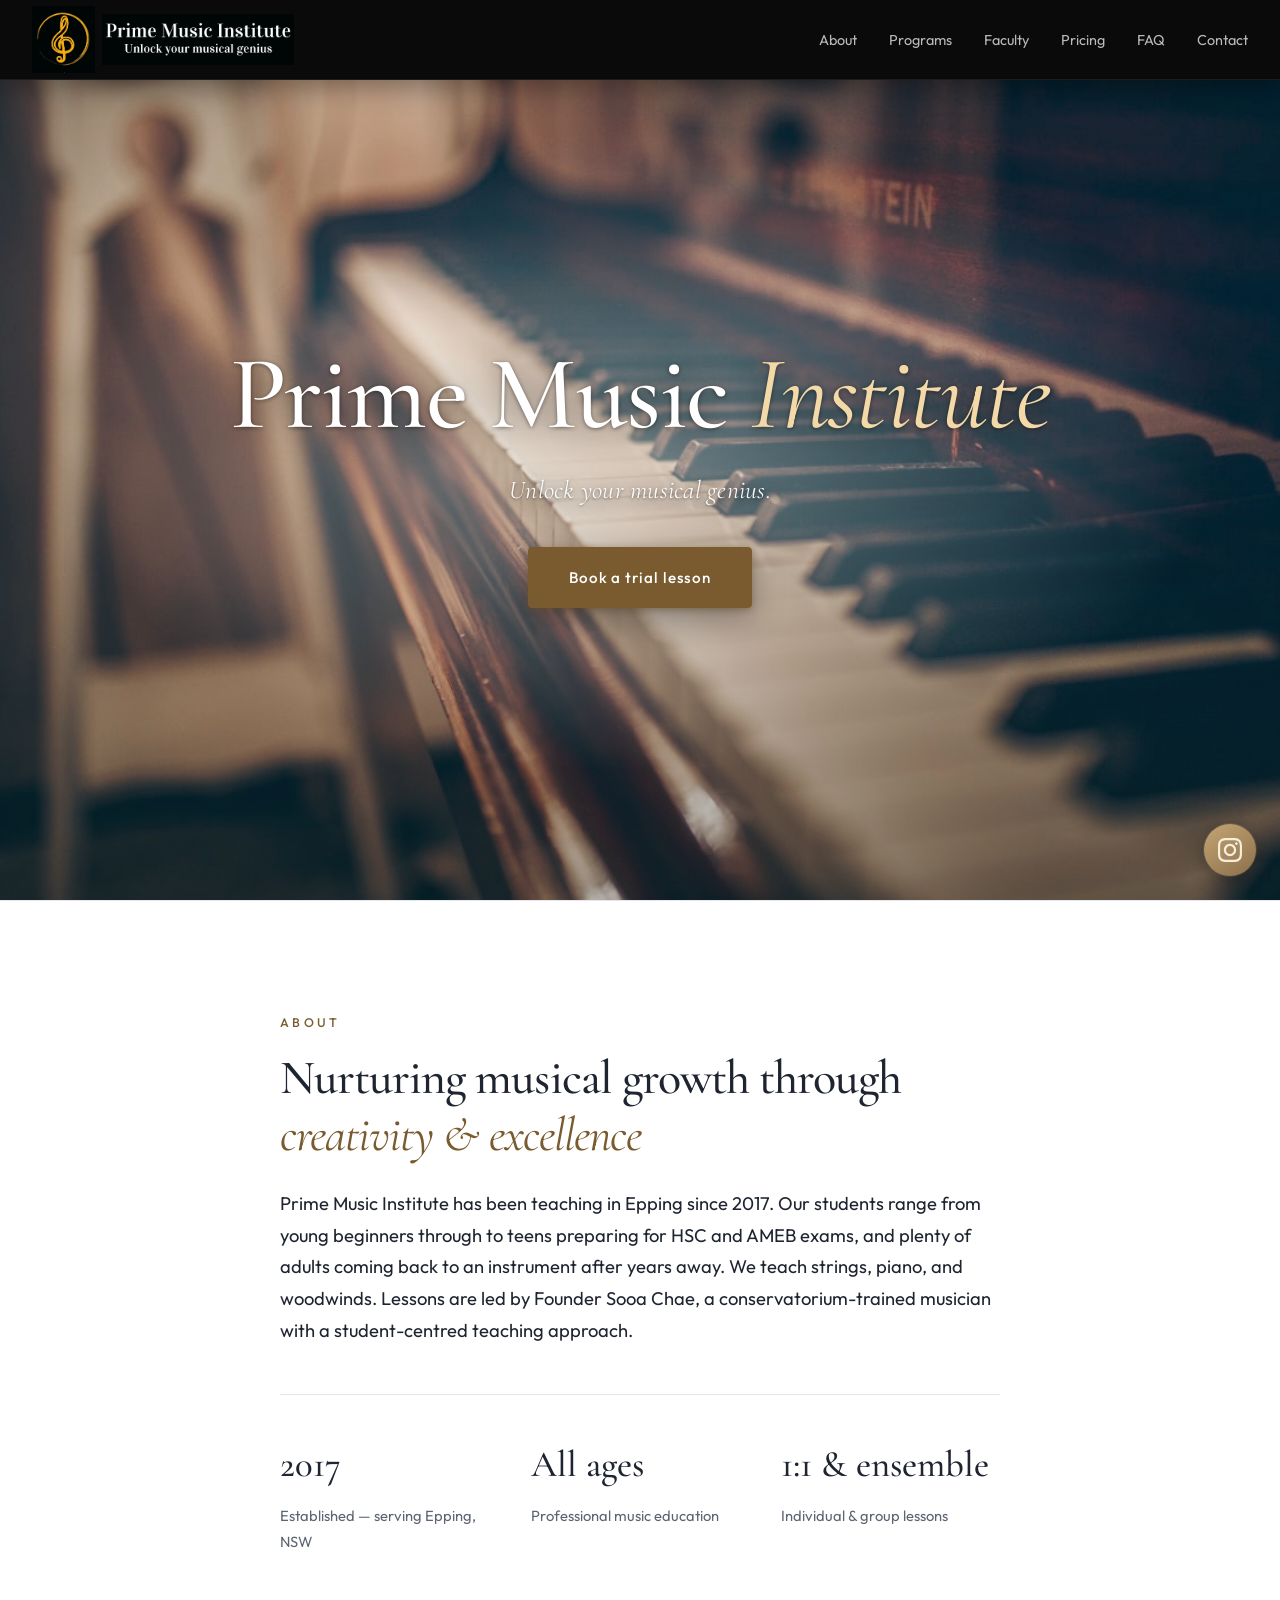
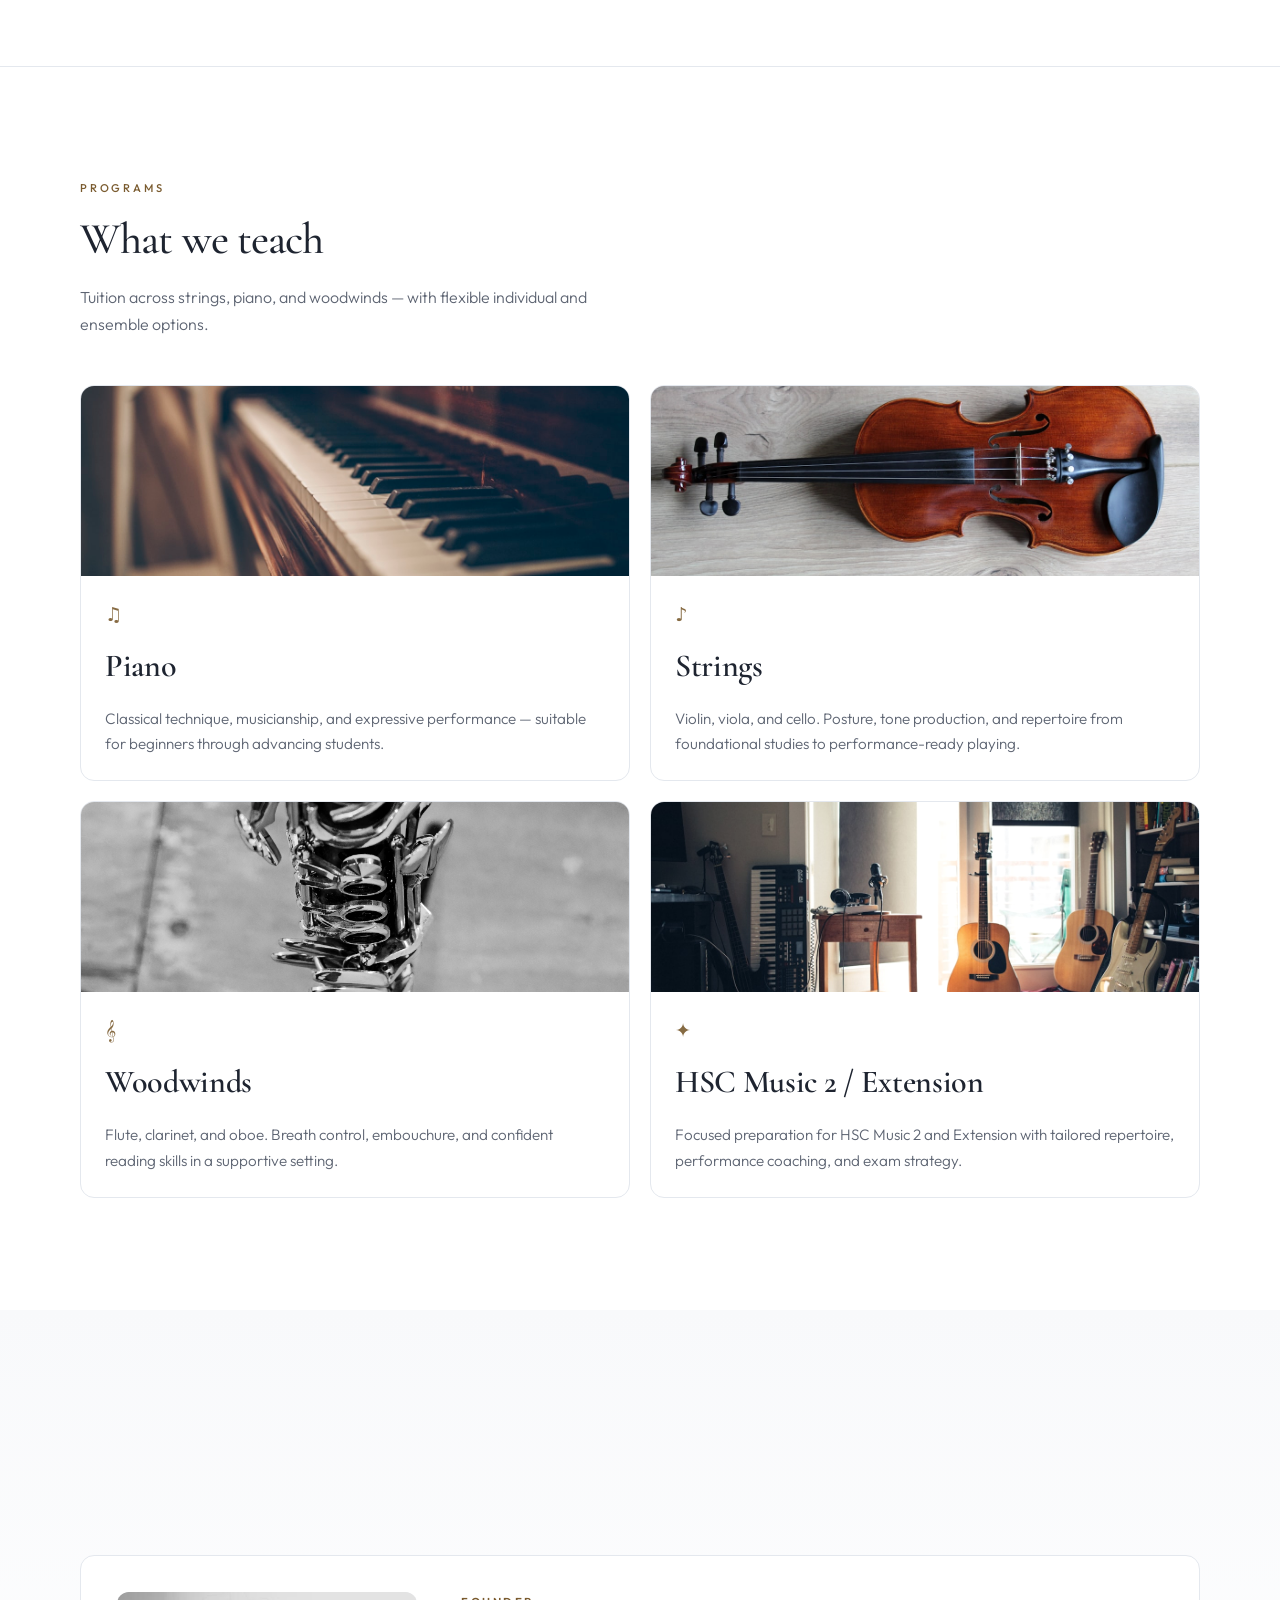
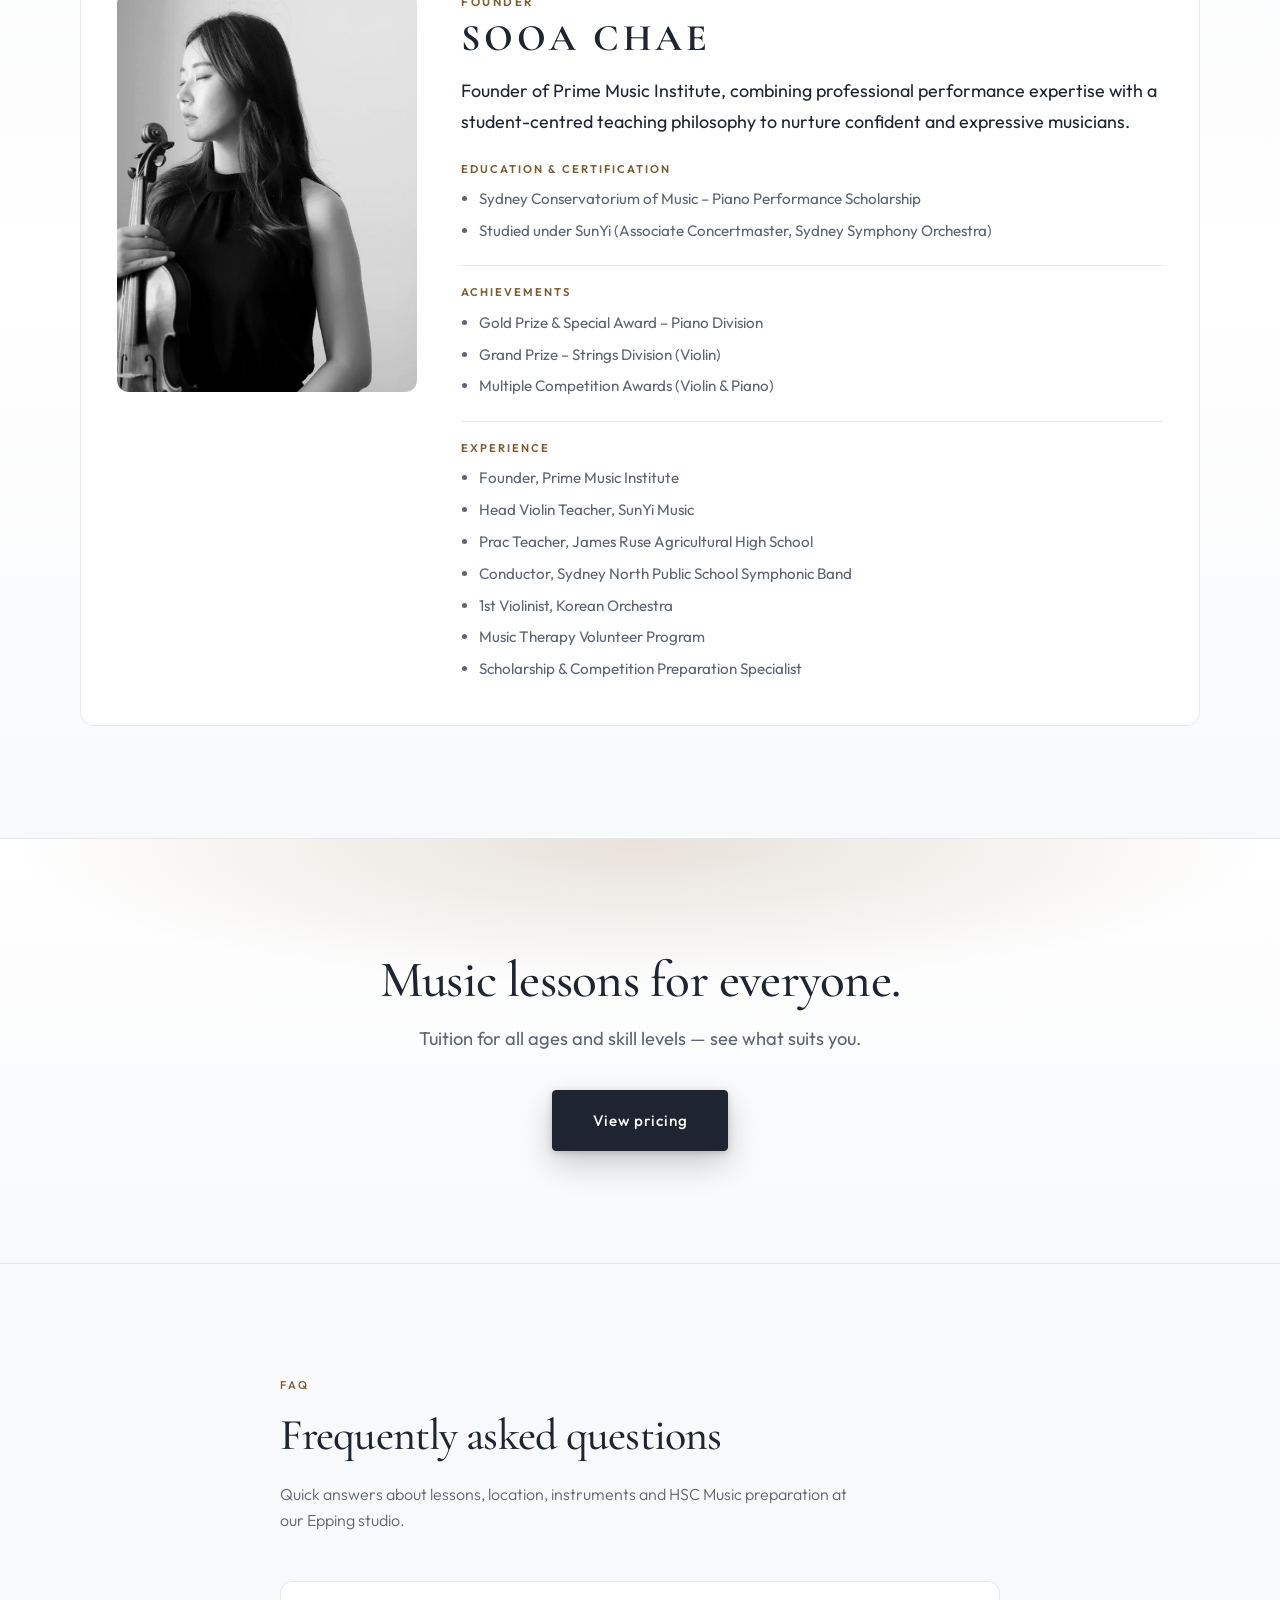
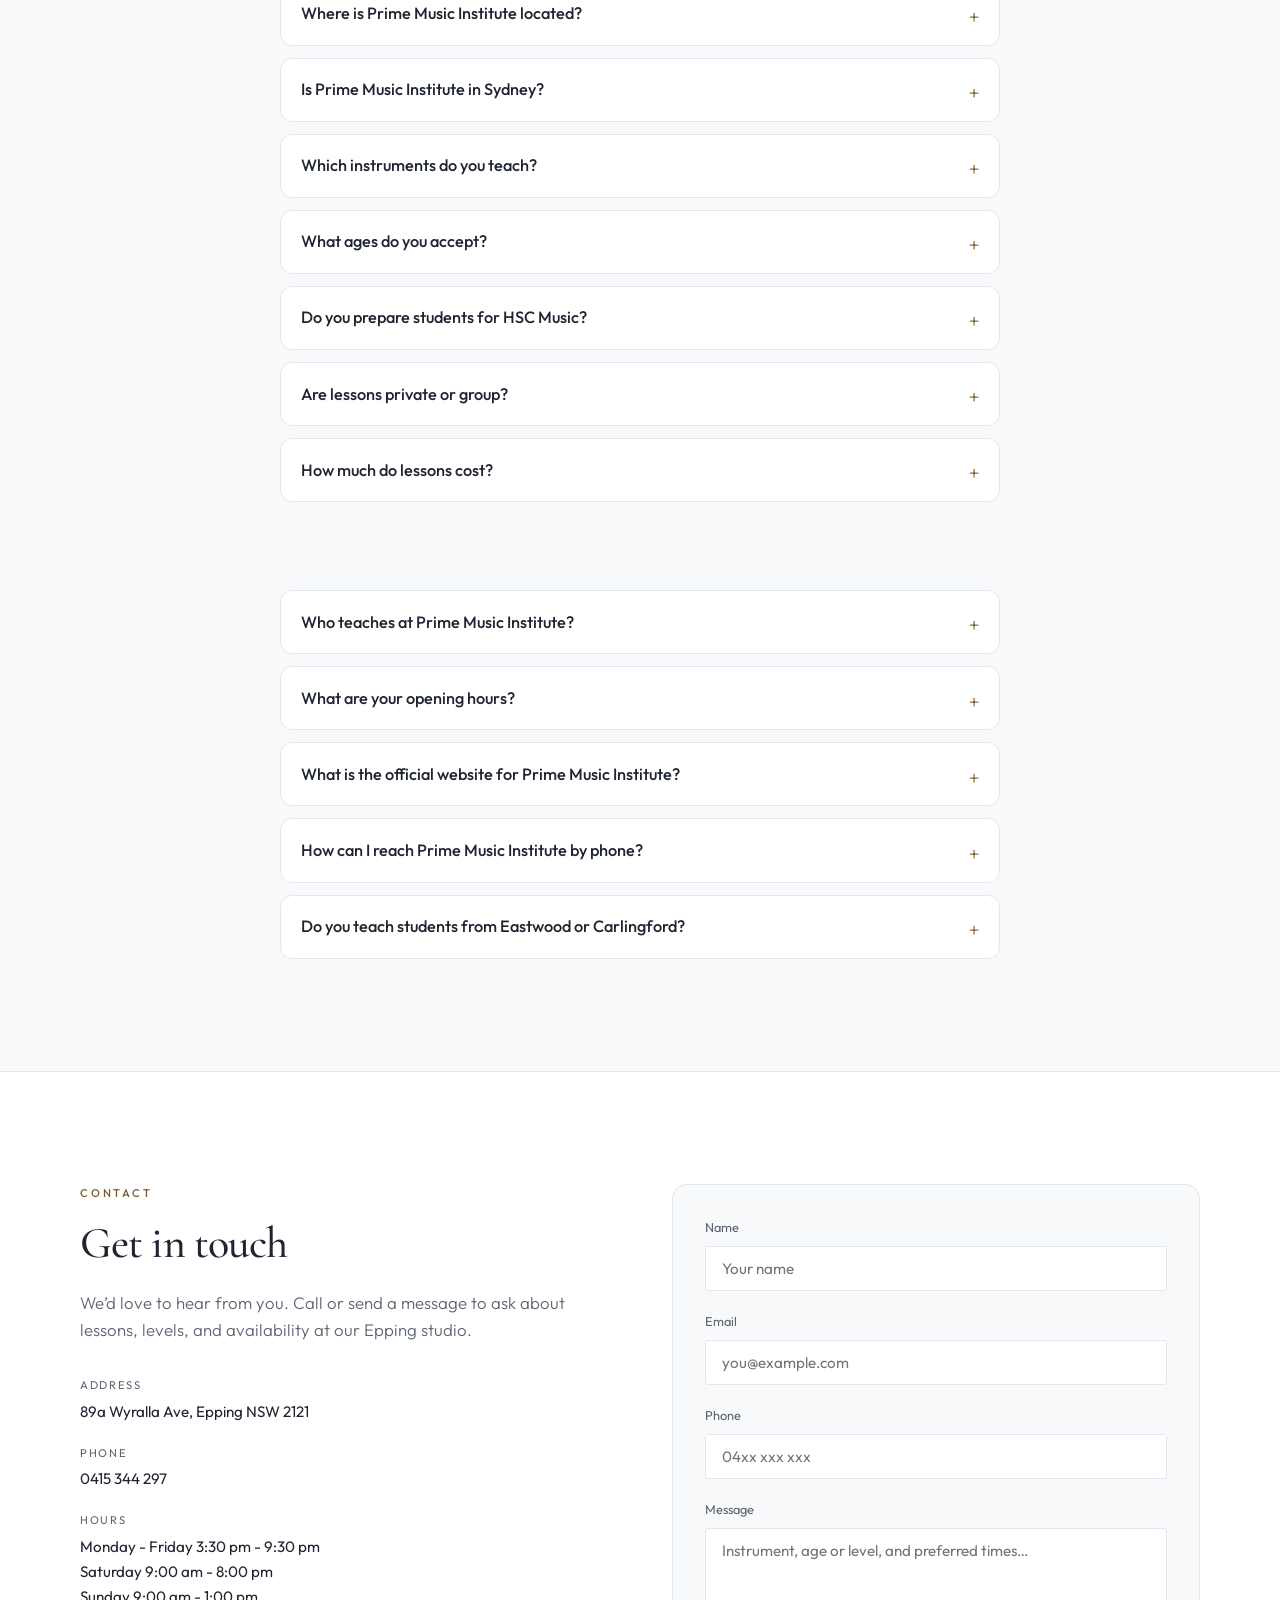
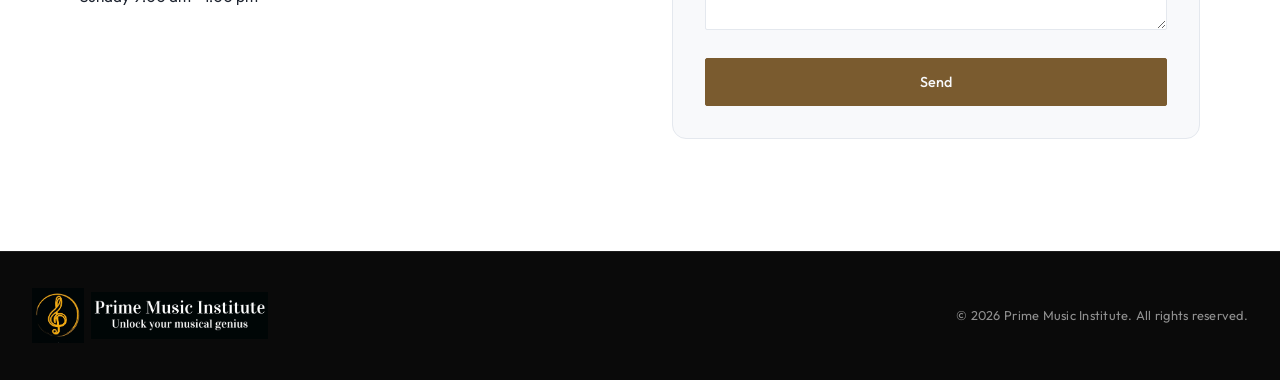
==== commit 2c10d0da: "Faculty profile layout, SEO/AEO/GEO: Person schema for Sooa Chae - Horizontal faculty profile: photo" ====
--- a/index.html
+++ b/index.html
@@ -10,7 +10,7 @@
       name="description"
       content="Prime Music Institute is a music school at 89a Wyralla Ave, Epping, NSW 2121 (since 2017) offering violin, viola, cello, piano, flute, clarinet and oboe lessons, plus HSC Music 2 / Extension — led by Founder Sooa Chae (Sydney Conservatorium of Music)."
     />
-    <meta name="keywords" content="music lessons Epping, music school Epping NSW, Sooa Chae, Prime Music Institute, violin lessons Epping, piano lessons Epping, cello lessons Epping, flute lessons Epping, clarinet lessons Epping, oboe lessons, HSC Music 2 tutor, HSC Music Extension Sydney, Sydney Conservatorium teacher, music lessons Ryde, music lessons Eastwood" />
+    <meta name="keywords" content="music lessons Epping, music school Epping NSW, Sooa Chae, Prime Music Institute, violin lessons Epping, piano lessons Epping, cello lessons Epping, flute lessons Epping, clarinet lessons Epping, oboe lessons, HSC Music 2 tutor, HSC Music Extension Sydney, Sydney Conservatorium teacher, music lessons Ryde, music lessons Eastwood, music lessons North Sydney" />
     <meta name="robots" content="index, follow, max-image-preview:large, max-snippet:-1" />
     <meta name="googlebot" content="index, follow" />
     <!-- Google Search Console: add verification after adding this property at https://search.google.com/search-console -->
@@ -28,15 +28,15 @@
     <link rel="alternate" hreflang="x-default" href="https://primemusicinstitute.com.au/" />
     <link rel="canonical" href="https://primemusicinstitute.com.au/" />
     <link rel="sitemap" type="application/xml" title="Sitemap" href="https://primemusicinstitute.com.au/sitemap.xml" />
-    <link rel="icon" href="https://primemusicinstitute.com.au/favicon.ico?v=20260526a" sizes="48x48" />
-    <link rel="icon" href="https://primemusicinstitute.com.au/favicon.ico?v=20260526a" sizes="any" />
-    <link rel="icon" type="image/png" sizes="48x48" href="https://primemusicinstitute.com.au/assets/images/favicon-48.png?v=20260526a" />
-    <link rel="icon" type="image/png" sizes="32x32" href="https://primemusicinstitute.com.au/assets/images/favicon-32.png?v=20260526a" />
-    <link rel="icon" type="image/png" sizes="16x16" href="https://primemusicinstitute.com.au/assets/images/favicon-16.png?v=20260526a" />
-    <link rel="icon" type="image/png" sizes="192x192" href="https://primemusicinstitute.com.au/assets/images/favicon-192.png?v=20260526a" />
-    <link rel="icon" type="image/png" sizes="512x512" href="https://primemusicinstitute.com.au/assets/images/favicon-512.png?v=20260526a" />
-    <link rel="apple-touch-icon" sizes="180x180" href="https://primemusicinstitute.com.au/assets/images/apple-touch-icon.png?v=20260526a" />
-    <link rel="shortcut icon" href="https://primemusicinstitute.com.au/favicon.ico?v=20260526a" />
+    <link rel="icon" href="https://primemusicinstitute.com.au/favicon.ico?v=20260529a" sizes="48x48" />
+    <link rel="icon" href="https://primemusicinstitute.com.au/favicon.ico?v=20260529a" sizes="any" />
+    <link rel="icon" type="image/png" sizes="48x48" href="https://primemusicinstitute.com.au/assets/images/favicon-48.png?v=20260529a" />
+    <link rel="icon" type="image/png" sizes="32x32" href="https://primemusicinstitute.com.au/assets/images/favicon-32.png?v=20260529a" />
+    <link rel="icon" type="image/png" sizes="16x16" href="https://primemusicinstitute.com.au/assets/images/favicon-16.png?v=20260529a" />
+    <link rel="icon" type="image/png" sizes="192x192" href="https://primemusicinstitute.com.au/assets/images/favicon-192.png?v=20260529a" />
+    <link rel="icon" type="image/png" sizes="512x512" href="https://primemusicinstitute.com.au/assets/images/favicon-512.png?v=20260529a" />
+    <link rel="apple-touch-icon" sizes="180x180" href="https://primemusicinstitute.com.au/assets/images/apple-touch-icon.png?v=20260529a" />
+    <link rel="shortcut icon" href="https://primemusicinstitute.com.au/favicon.ico?v=20260529a" />
 
     <!-- Open Graph -->
     <meta property="og:type" content="website" />
@@ -63,7 +63,7 @@
       href="https://fonts.googleapis.com/css2?family=Cormorant+Garamond:ital,wght@0,400;0,500;0,600;1,400&family=Outfit:wght@300;400;500;600&display=swap"
       rel="stylesheet"
     />
-    <link rel="stylesheet" href="styles.css?v=20260526a" />
+    <link rel="stylesheet" href="styles.css?v=20260529a" />
   </head>
   <body>
     <script>
@@ -224,9 +224,6 @@
           <div class="section-head reveal">
             <p class="section-label">Faculty</p>
             <h2 class="section-title">Faculty</h2>
-            <p class="section-intro" id="pmi-faculty-intro">
-              Founder Sooa Chae — a conservatorium-trained musician dedicated to every student at Prime Music Institute.
-            </p>
           </div>
           <div class="faculty-grid" id="pmi-faculty-grid"></div>
         </div>
@@ -472,23 +469,8 @@
           "closes": "13:00"
         }
       ],
-      "founder": {
-        "@type": "Person",
-        "name": "Sooa Chae",
-        "jobTitle": "Founder",
-        "alumniOf": {
-          "@type": "CollegeOrUniversity",
-          "name": "Sydney Conservatorium of Music"
-        }
-      },
-      "employee": [
-        {
-          "@type": "Person",
-          "name": "Sooa Chae",
-          "jobTitle": "Founder",
-          "alumniOf": "Sydney Conservatorium of Music"
-        }
-      ],
+      "founder": { "@id": "https://primemusicinstitute.com.au/#sooa-chae" },
+      "employee": [{ "@id": "https://primemusicinstitute.com.au/#sooa-chae" }],
       "hasOfferCatalog": {
         "@type": "OfferCatalog",
         "name": "Music Lesson Programs",
@@ -533,6 +515,24 @@
     <script type="application/ld+json">
     {
       "@context": "https://schema.org",
+      "@type": "Person",
+      "@id": "https://primemusicinstitute.com.au/#sooa-chae",
+      "name": "Sooa Chae",
+      "jobTitle": "Founder",
+      "image": "https://primemusicinstitute.com.au/assets/images/faculty-sooa-chae.png",
+      "description": "Founder of Prime Music Institute in Epping, NSW — conservatorium-trained pianist and violinist offering student-centred lessons in strings, piano and woodwinds, plus HSC and AMEB preparation.",
+      "worksFor": { "@id": "https://primemusicinstitute.com.au/#organization" },
+      "alumniOf": {
+        "@type": "CollegeOrUniversity",
+        "name": "Sydney Conservatorium of Music"
+      },
+      "knowsAbout": ["Piano performance", "Violin", "HSC Music 2", "HSC Music Extension", "AMEB exam preparation", "Music education Epping"]
+    }
+    </script>
+
+    <script type="application/ld+json">
+    {
+      "@context": "https://schema.org",
       "@type": "WebSite",
       "@id": "https://primemusicinstitute.com.au/#website",
       "name": "Prime Music Institute",
@@ -553,7 +553,10 @@
       "description": "Prime Music Institute is a music school at 89a Wyralla Ave, Epping, NSW 2121 (since 2017) offering violin, viola, cello, piano, flute, clarinet and oboe lessons, plus HSC Music 2 / Extension — led by Founder Sooa Chae (Sydney Conservatorium of Music).",
       "inLanguage": "en-AU",
       "isPartOf": { "@id": "https://primemusicinstitute.com.au/#website" },
-      "about": { "@id": "https://primemusicinstitute.com.au/#organization" },
+      "about": [
+        { "@id": "https://primemusicinstitute.com.au/#organization" },
+        { "@id": "https://primemusicinstitute.com.au/#sooa-chae" }
+      ],
       "primaryImageOfPage": {
         "@type": "ImageObject",
         "url": "https://primemusicinstitute.com.au/assets/images/logo-wordmark.png"
@@ -690,7 +693,7 @@
     }
     </script>
 
-    <script src="site-info.js?v=20260526a"></script>
-    <script src="script.js?v=20260526a"></script>
+    <script src="site-info.js?v=20260529a"></script>
+    <script src="script.js?v=20260529a"></script>
   </body>
 </html>
--- a/styles.css
+++ b/styles.css
@@ -588,18 +588,17 @@
   gap: 1.5rem;
 }
 
+.faculty-grid:has(.faculty-card--profile) {
+  grid-template-columns: 1fr;
+  max-width: none;
+}
+
 @media (max-width: 900px) {
-  .faculty-grid {
+  .faculty-grid:not(:has(.faculty-card--profile)) {
     grid-template-columns: 1fr;
     max-width: 24rem;
     margin-inline: auto;
   }
-}
-
-.faculty-grid:has(.faculty-card:only-child) {
-  grid-template-columns: 1fr;
-  max-width: 24rem;
-  margin-inline: auto;
 }
 
 .faculty-card {
@@ -610,7 +609,100 @@
   transition: border-color 0.25s, box-shadow 0.25s;
 }
 
-.faculty-card:hover {
+.faculty-card--profile {
+  overflow: visible;
+}
+
+.faculty-card--profile:hover {
+  border-color: rgba(196, 165, 116, 0.35);
+  box-shadow: 0 12px 36px rgba(24, 38, 67, 0.08);
+}
+
+.faculty-card-inner {
+  display: grid;
+  grid-template-columns: minmax(220px, 300px) 1fr;
+  gap: clamp(1.5rem, 3.5vw, 2.75rem);
+  align-items: start;
+  padding: clamp(1.35rem, 3vw, 2.25rem);
+}
+
+.faculty-card-media .faculty-photo {
+  aspect-ratio: 3 / 4;
+  border-radius: 12px;
+  overflow: hidden;
+  margin: 0;
+}
+
+.faculty-card-content .faculty-role {
+  margin: 0 0 0.4rem;
+  padding: 0;
+  font-size: 0.72rem;
+  font-weight: 600;
+  letter-spacing: 0.22em;
+  text-transform: uppercase;
+  color: var(--accent);
+}
+
+.faculty-card-content h3 {
+  font-family: var(--font-display);
+  font-size: clamp(1.75rem, 4vw, 2.35rem);
+  font-weight: 700;
+  margin: 0 0 1rem;
+  padding: 0;
+  letter-spacing: 0.1em;
+  text-transform: uppercase;
+  color: var(--text);
+  line-height: 1.15;
+}
+
+.faculty-card-content .faculty-bio {
+  margin: 0;
+  padding: 0;
+  font-size: 1rem;
+  color: var(--text-muted);
+  font-weight: 300;
+  line-height: 1.65;
+}
+
+.faculty-card-content .faculty-bio-lead {
+  margin: 0 0 1.35rem;
+  font-size: clamp(1.02rem, 1.6vw, 1.12rem);
+  color: var(--text);
+  font-weight: 400;
+  line-height: 1.72;
+}
+
+.faculty-card-content .faculty-bio-section {
+  margin: 1.35rem 0 0.15rem;
+  padding-top: 1.1rem;
+}
+
+.faculty-card-content .faculty-bio-section:first-of-type {
+  margin-top: 0;
+  padding-top: 0;
+  border-top: none;
+}
+
+.faculty-card-content .faculty-bio-list {
+  font-size: 0.95rem;
+  line-height: 1.62;
+}
+
+@media (max-width: 720px) {
+  .faculty-card-inner {
+    grid-template-columns: 1fr;
+    gap: 1.35rem;
+    padding: 1.25rem;
+  }
+
+  .faculty-card-media {
+    max-width: 280px;
+    margin-inline: auto;
+    width: 100%;
+  }
+}
+
+.faculty-card:not(.faculty-card--profile):hover {
   border-color: rgba(196, 165, 116, 0.25);
 }
 
@@ -664,52 +756,6 @@
   letter-spacing: 0.06em;
   color: var(--accent);
   opacity: 0.85;
-}
-
-.faculty-card h3 {
-  font-family: var(--font-display);
-  font-size: clamp(1.35rem, 3.4vw, 1.75rem);
-  font-weight: 700;
-  margin: 0;
-  padding: 0.45rem 1.25rem 0;
-  letter-spacing: 0.12em;
-  text-transform: uppercase;
-  color: var(--text);
-}
-
-.faculty-card .faculty-photo + h3 {
-  margin-top: 1.25rem;
-}
-
-.faculty-role {
-  margin: 1.25rem 0 0;
-  padding: 0 1.25rem;
-  min-height: 0.95rem;
-  font-size: 0.7rem;
-  font-weight: 600;
-  letter-spacing: 0.22em;
-  text-transform: uppercase;
-  color: var(--accent);
-}
-
-.faculty-bio {
-  margin: 0;
-  padding: 0 1.25rem 1.5rem;
-  font-size: 0.9rem;
-  color: var(--text-muted);
-  font-weight: 300;
-}
-
-.faculty-bio--rich {
-  padding-bottom: 1.65rem;
-  line-height: 1.58;
-}
-
-.faculty-bio-lead {
-  margin: 0 0 0.85rem;
-  font-size: 0.95rem;
-  color: var(--text-muted);
-  font-weight: 300;
 }
 
 .faculty-bio-section {
@@ -764,80 +810,6 @@
 .faculty-bio-highlight strong {
   font-weight: 600;
   color: var(--accent);
-}
-
-/* Collapsible bio sections */
-
-.faculty-details {
-  margin-top: 0.35rem;
-}
-
-.faculty-details > .faculty-details-body {
-  /* Smooth-ish height feel by reserving padding */
-  padding-top: 0.25rem;
-}
-
-.faculty-toggle {
-  list-style: none;
-  display: inline-flex;
-  align-items: center;
-  gap: 0.4rem;
-  padding: 0.35rem 0;
-  cursor: pointer;
-  font-family: var(--font-sans);
-  font-size: 0.72rem;
-  font-weight: 600;
-  letter-spacing: 0.16em;
-  text-transform: uppercase;
-  color: var(--accent);
-  user-select: none;
-  transition: color 0.18s ease;
-}
-
-.faculty-toggle::-webkit-details-marker {
-  display: none;
-}
-
-.faculty-toggle:hover,
-.faculty-toggle:focus-visible {
-  color: var(--text);
-  outline: none;
-}
-
-.faculty-toggle:focus-visible {
-  text-decoration: underline;
-  text-underline-offset: 4px;
-}
-
-.faculty-toggle-label--less {
-  display: none;
-}
-
-.faculty-details[open] > .faculty-toggle .faculty-toggle-label--more {
-  display: none;
-}
-
-.faculty-details[open] > .faculty-toggle .faculty-toggle-label--less {
-  display: inline;
-}
-
-.faculty-toggle-icon {
-  display: inline-block;
-  font-size: 0.85rem;
-  line-height: 1;
-  transition: transform 0.2s ease;
-}
-
-.faculty-details[open] > .faculty-toggle .faculty-toggle-icon {
-  transform: rotate(-180deg);
-}
-
-/* The first section inside the body shouldn't draw its own top border
-   (it already has clear separation from the toggle) */
-.faculty-details-body > .faculty-bio-section:first-child {
-  margin-top: 0.35rem;
-  padding-top: 0.85rem;
-  border-top: 1px solid var(--border);
 }
 
 /* Contact */
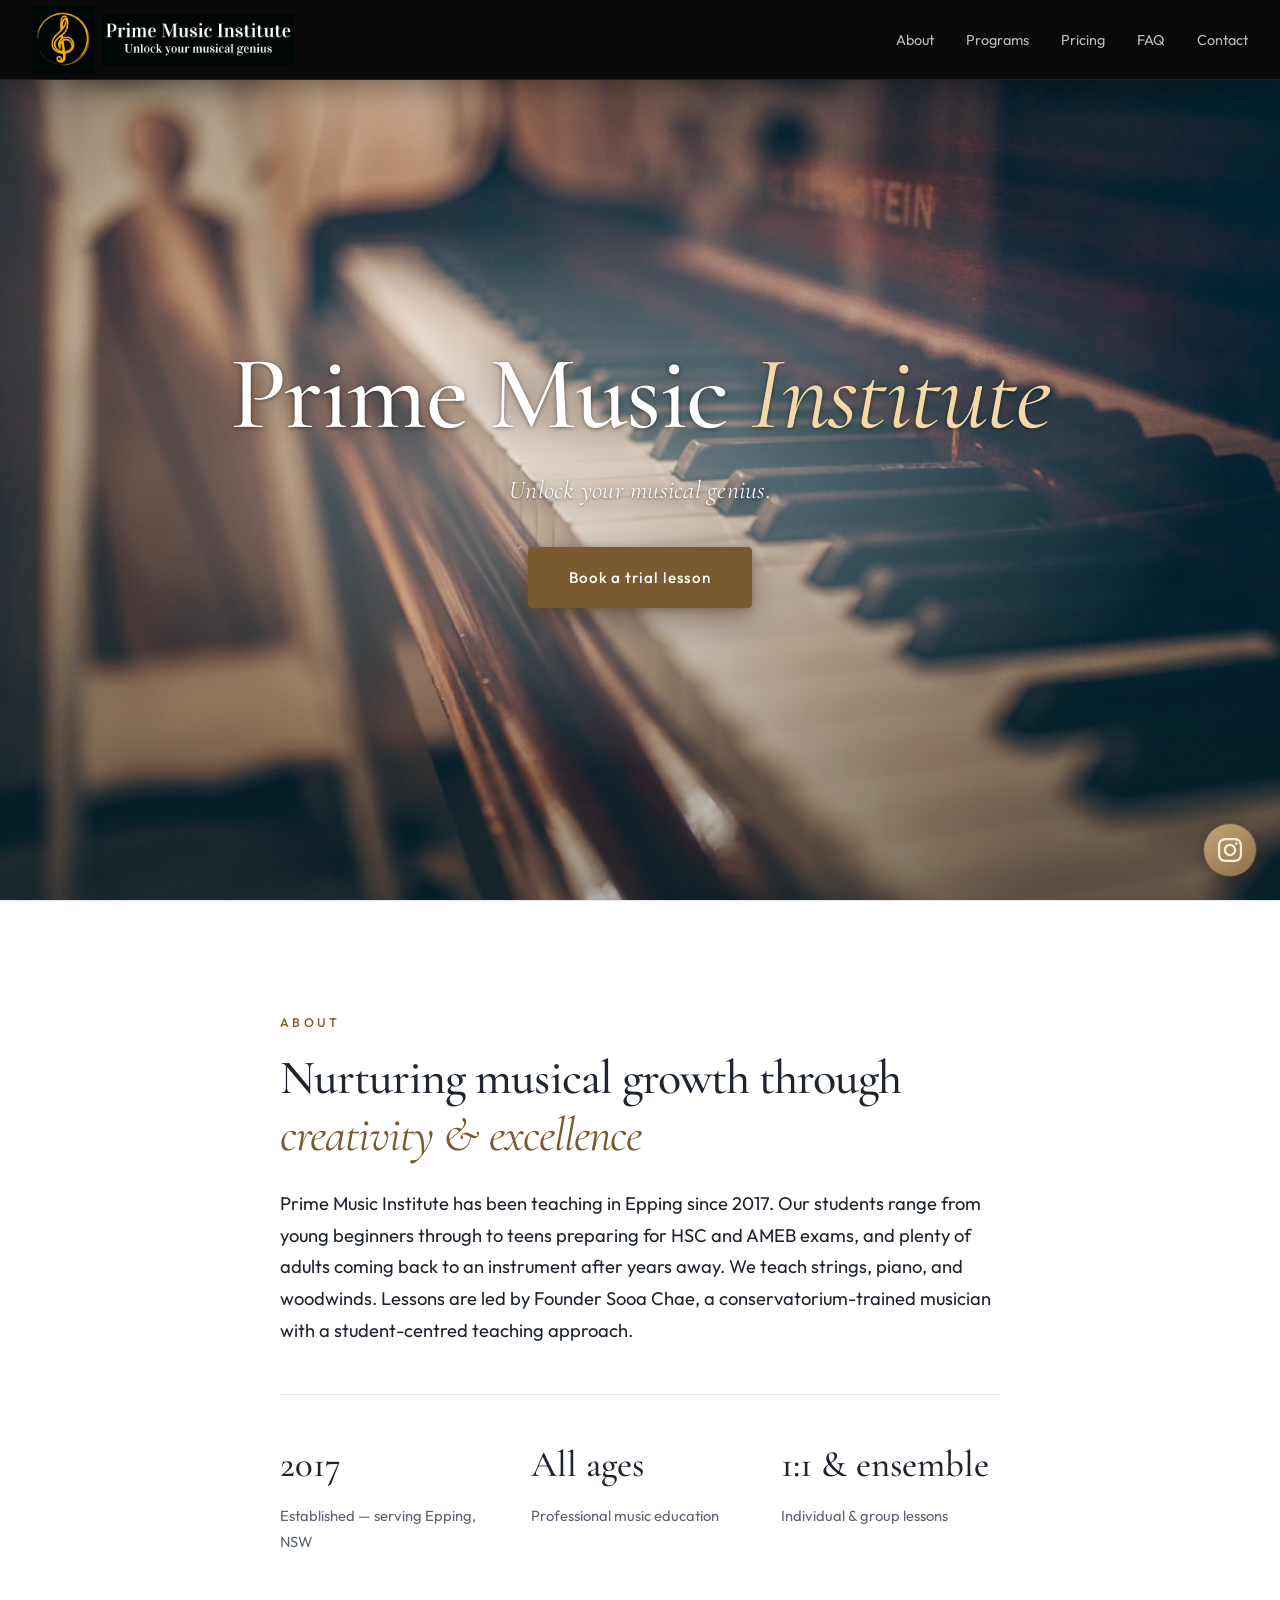
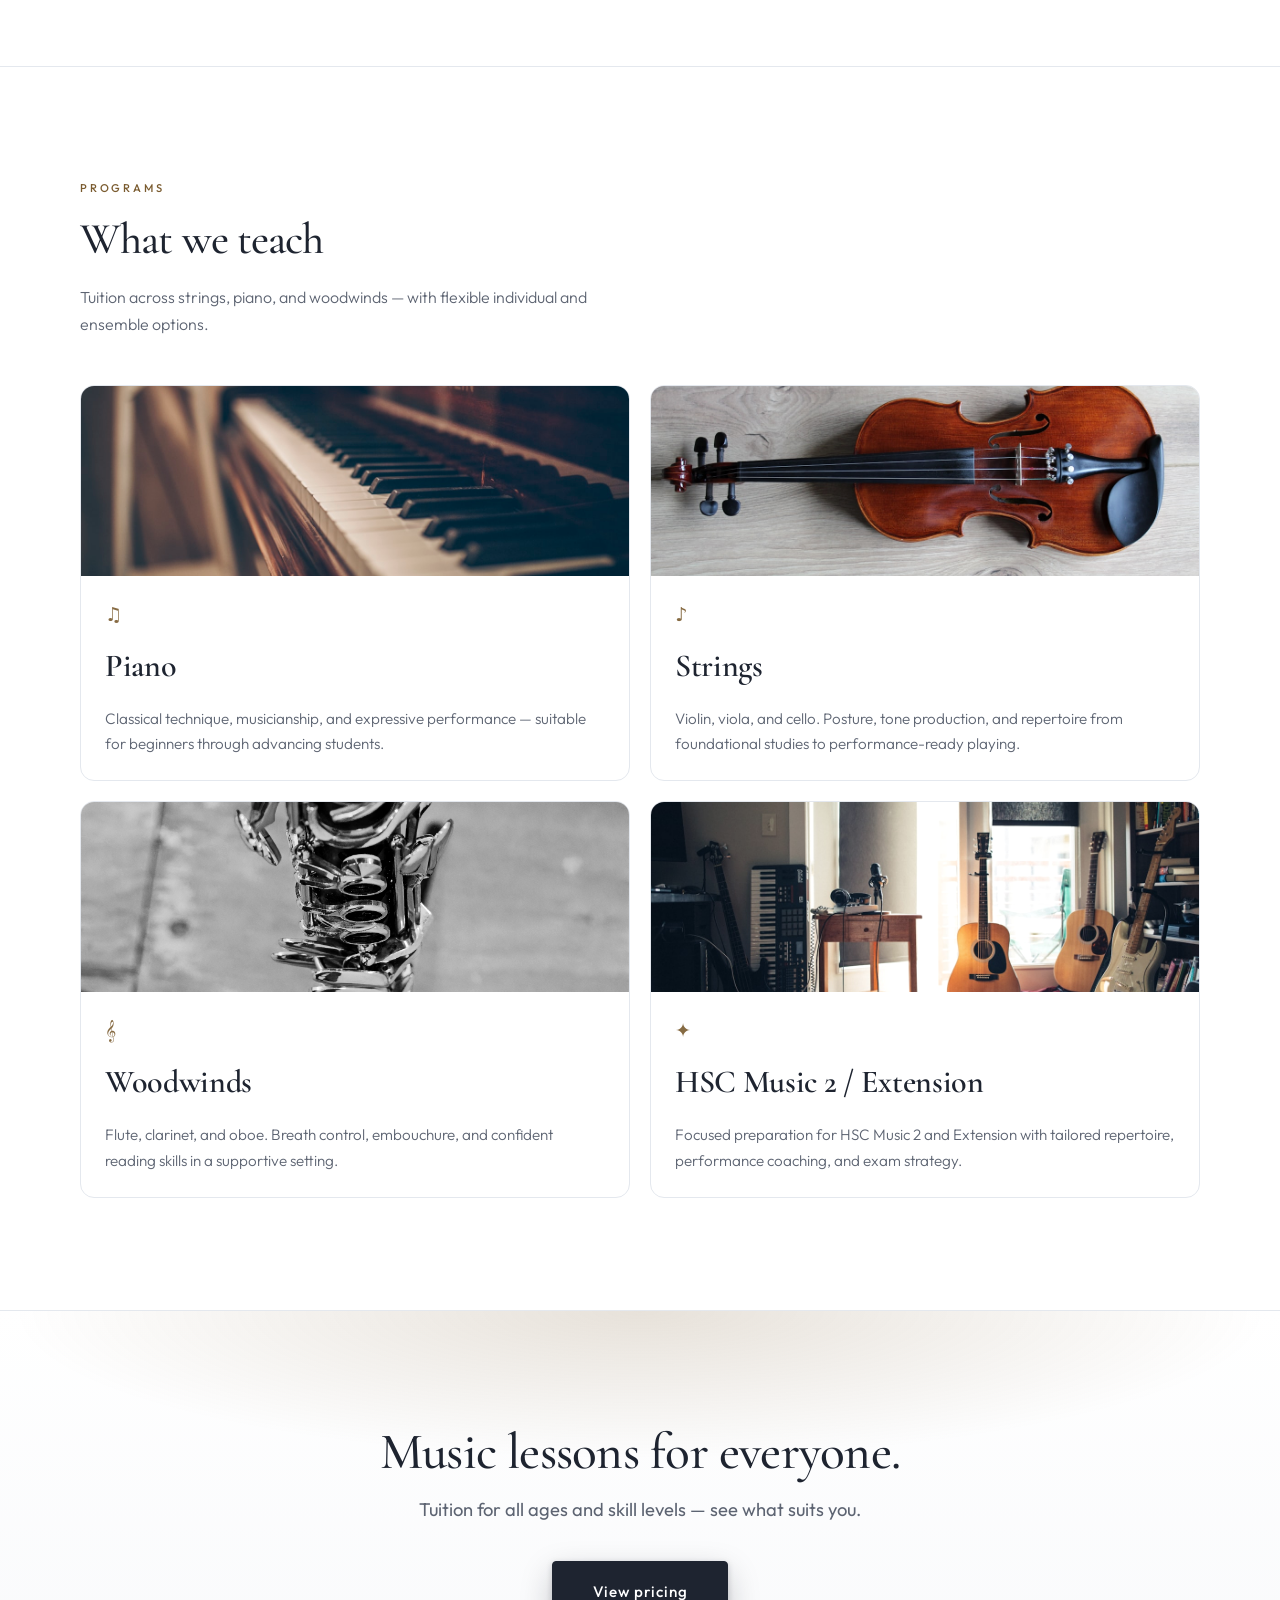
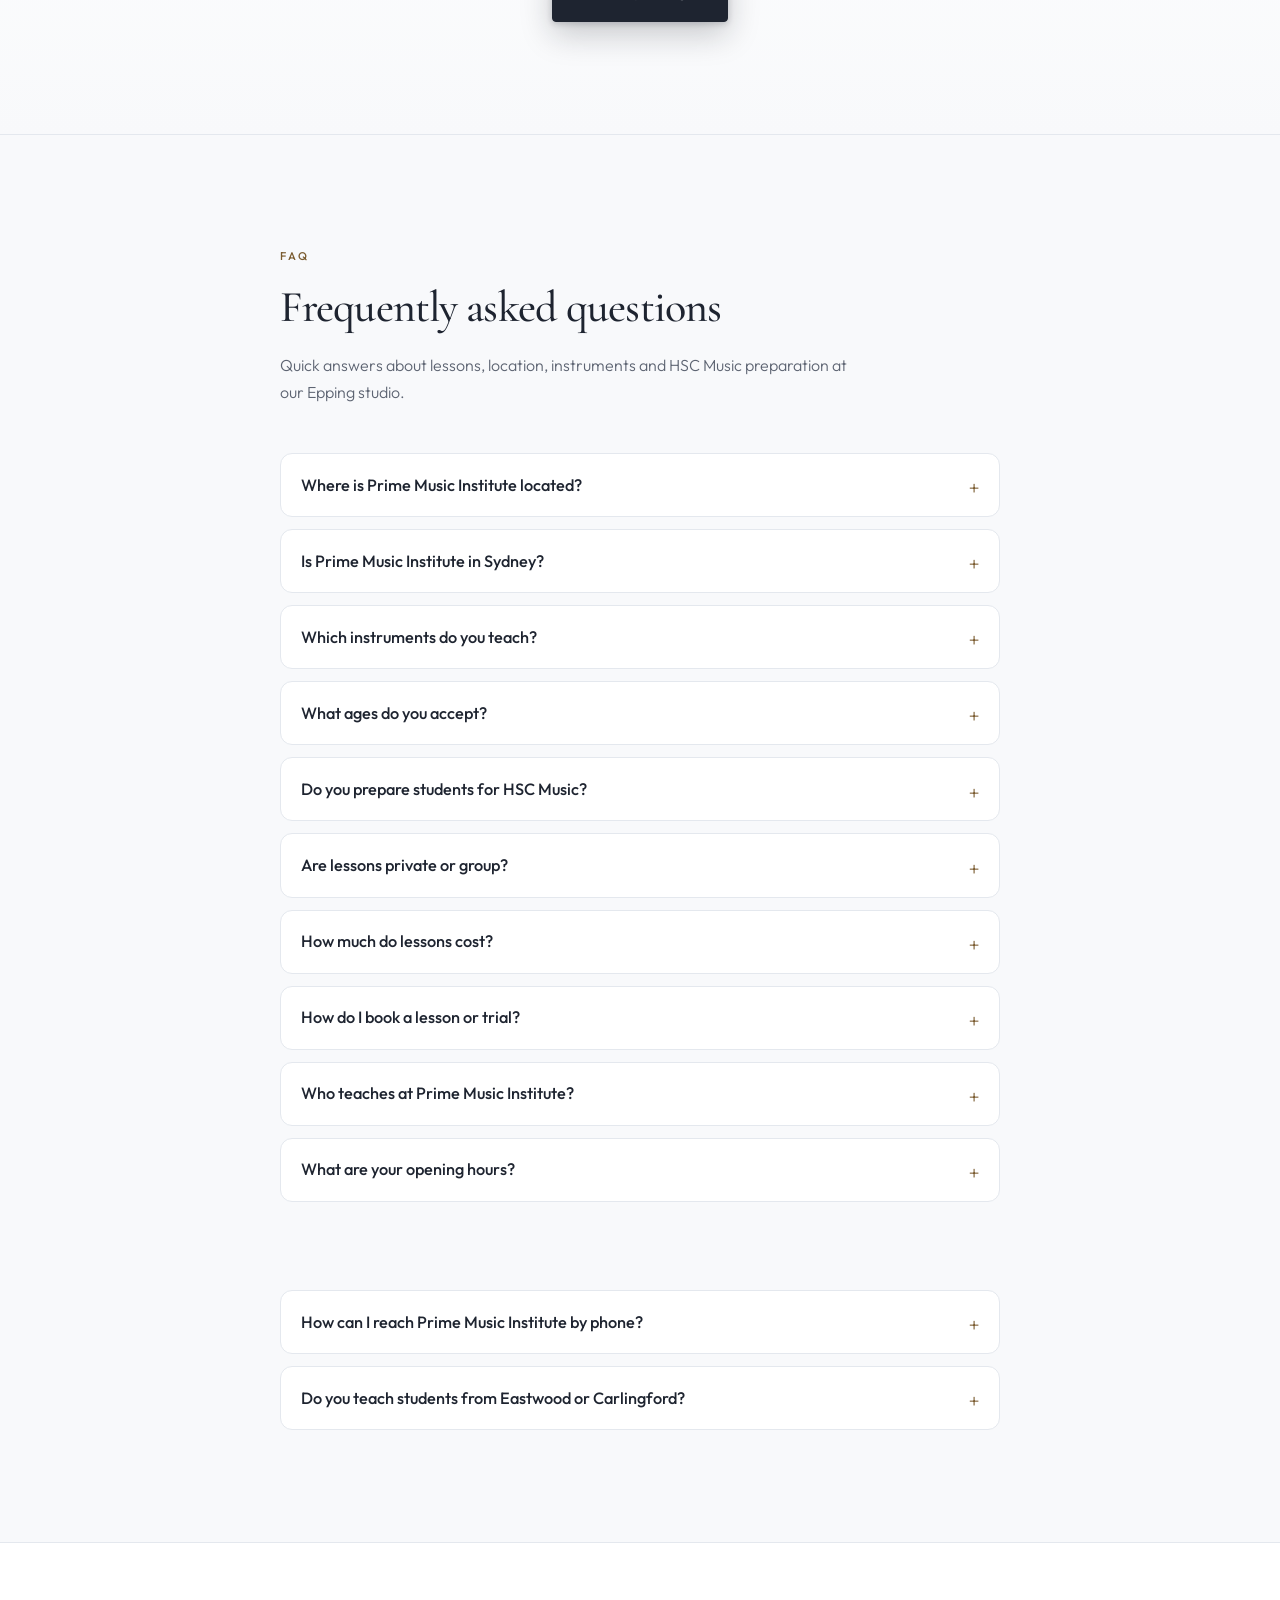
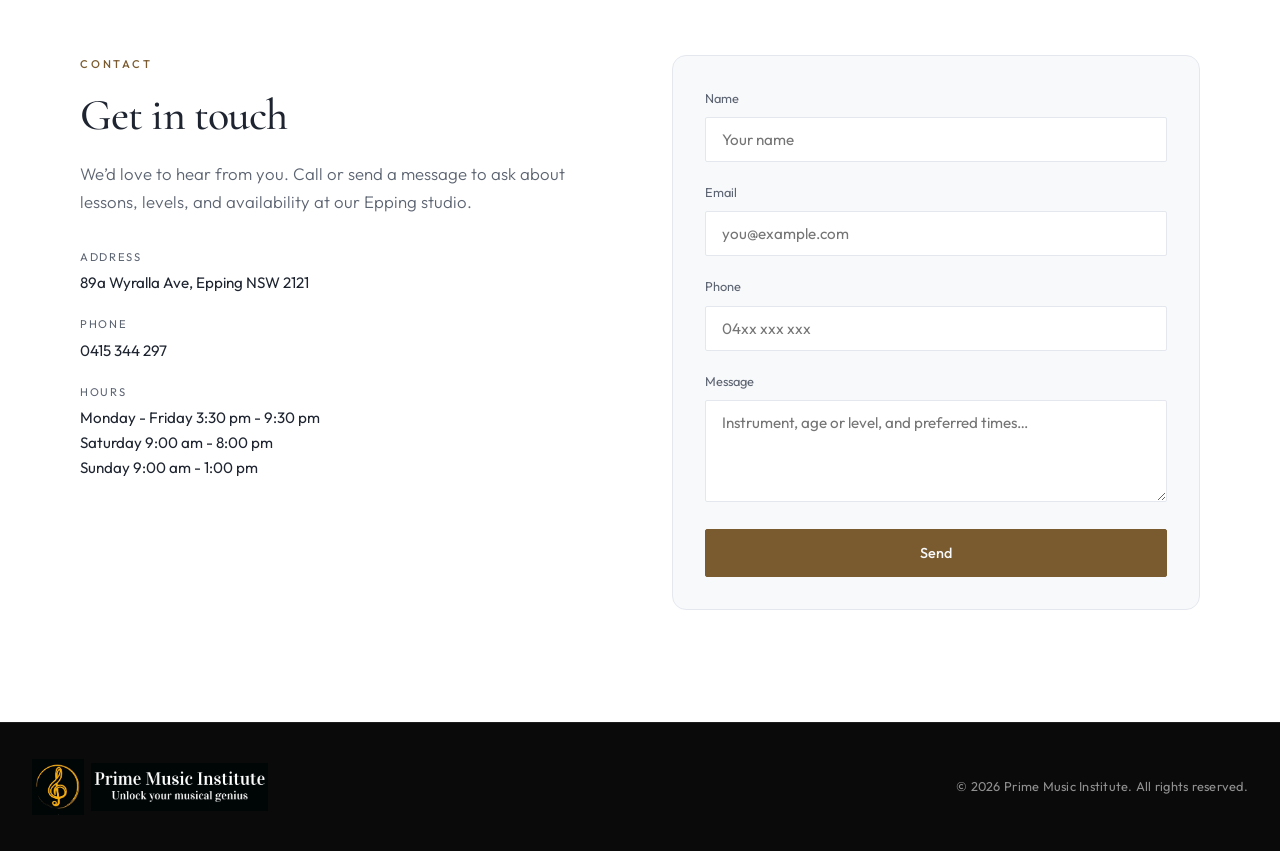
==== commit 67a8f619: "Remove Faculty section; SEO/AEO/GEO sync and deploy - Drop Faculty nav, section, site-info data, JS/" ====
--- a/index.html
+++ b/index.html
@@ -28,15 +28,15 @@
     <link rel="alternate" hreflang="x-default" href="https://primemusicinstitute.com.au/" />
     <link rel="canonical" href="https://primemusicinstitute.com.au/" />
     <link rel="sitemap" type="application/xml" title="Sitemap" href="https://primemusicinstitute.com.au/sitemap.xml" />
-    <link rel="icon" href="https://primemusicinstitute.com.au/favicon.ico?v=20260529a" sizes="48x48" />
-    <link rel="icon" href="https://primemusicinstitute.com.au/favicon.ico?v=20260529a" sizes="any" />
-    <link rel="icon" type="image/png" sizes="48x48" href="https://primemusicinstitute.com.au/assets/images/favicon-48.png?v=20260529a" />
-    <link rel="icon" type="image/png" sizes="32x32" href="https://primemusicinstitute.com.au/assets/images/favicon-32.png?v=20260529a" />
-    <link rel="icon" type="image/png" sizes="16x16" href="https://primemusicinstitute.com.au/assets/images/favicon-16.png?v=20260529a" />
-    <link rel="icon" type="image/png" sizes="192x192" href="https://primemusicinstitute.com.au/assets/images/favicon-192.png?v=20260529a" />
-    <link rel="icon" type="image/png" sizes="512x512" href="https://primemusicinstitute.com.au/assets/images/favicon-512.png?v=20260529a" />
-    <link rel="apple-touch-icon" sizes="180x180" href="https://primemusicinstitute.com.au/assets/images/apple-touch-icon.png?v=20260529a" />
-    <link rel="shortcut icon" href="https://primemusicinstitute.com.au/favicon.ico?v=20260529a" />
+    <link rel="icon" href="https://primemusicinstitute.com.au/favicon.ico?v=20260531a" sizes="48x48" />
+    <link rel="icon" href="https://primemusicinstitute.com.au/favicon.ico?v=20260531a" sizes="any" />
+    <link rel="icon" type="image/png" sizes="48x48" href="https://primemusicinstitute.com.au/assets/images/favicon-48.png?v=20260531a" />
+    <link rel="icon" type="image/png" sizes="32x32" href="https://primemusicinstitute.com.au/assets/images/favicon-32.png?v=20260531a" />
+    <link rel="icon" type="image/png" sizes="16x16" href="https://primemusicinstitute.com.au/assets/images/favicon-16.png?v=20260531a" />
+    <link rel="icon" type="image/png" sizes="192x192" href="https://primemusicinstitute.com.au/assets/images/favicon-192.png?v=20260531a" />
+    <link rel="icon" type="image/png" sizes="512x512" href="https://primemusicinstitute.com.au/assets/images/favicon-512.png?v=20260531a" />
+    <link rel="apple-touch-icon" sizes="180x180" href="https://primemusicinstitute.com.au/assets/images/apple-touch-icon.png?v=20260531a" />
+    <link rel="shortcut icon" href="https://primemusicinstitute.com.au/favicon.ico?v=20260531a" />
 
     <!-- Open Graph -->
     <meta property="og:type" content="website" />
@@ -63,7 +63,7 @@
       href="https://fonts.googleapis.com/css2?family=Cormorant+Garamond:ital,wght@0,400;0,500;0,600;1,400&family=Outfit:wght@300;400;500;600&display=swap"
       rel="stylesheet"
     />
-    <link rel="stylesheet" href="styles.css?v=20260529a" />
+    <link rel="stylesheet" href="styles.css?v=20260531a" />
   </head>
   <body>
     <script>
@@ -111,7 +111,6 @@
           <ul>
             <li><a href="#about">About</a></li>
             <li><a href="#programs">Programs</a></li>
-            <li><a href="#faculty">Faculty</a></li>
             <li><a href="pricing.html">Pricing</a></li>
             <li><a href="#faq">FAQ</a></li>
             <li><a href="#contact">Contact</a></li>
@@ -216,16 +215,6 @@
               </div>
             </article>
           </div>
-        </div>
-      </section>
-
-      <section class="section faculty" id="faculty">
-        <div class="container">
-          <div class="section-head reveal">
-            <p class="section-label">Faculty</p>
-            <h2 class="section-title">Faculty</h2>
-          </div>
-          <div class="faculty-grid" id="pmi-faculty-grid"></div>
         </div>
       </section>
 
@@ -685,15 +674,14 @@
       "itemListElement": [
         { "@type": "ListItem", "position": 1, "name": "About", "url": "https://primemusicinstitute.com.au/#about" },
         { "@type": "ListItem", "position": 2, "name": "Programs", "url": "https://primemusicinstitute.com.au/#programs" },
-        { "@type": "ListItem", "position": 3, "name": "Faculty", "url": "https://primemusicinstitute.com.au/#faculty" },
-        { "@type": "ListItem", "position": 4, "name": "Pricing", "url": "https://primemusicinstitute.com.au/pricing.html" },
-        { "@type": "ListItem", "position": 5, "name": "FAQ", "url": "https://primemusicinstitute.com.au/#faq" },
-        { "@type": "ListItem", "position": 6, "name": "Contact", "url": "https://primemusicinstitute.com.au/#contact" }
+        { "@type": "ListItem", "position": 3, "name": "Pricing", "url": "https://primemusicinstitute.com.au/pricing.html" },
+        { "@type": "ListItem", "position": 4, "name": "FAQ", "url": "https://primemusicinstitute.com.au/#faq" },
+        { "@type": "ListItem", "position": 5, "name": "Contact", "url": "https://primemusicinstitute.com.au/#contact" }
       ]
     }
     </script>
 
-    <script src="site-info.js?v=20260529a"></script>
-    <script src="script.js?v=20260529a"></script>
+    <script src="site-info.js?v=20260531a"></script>
+    <script src="script.js?v=20260531a"></script>
   </body>
 </html>
--- a/styles.css
+++ b/styles.css
@@ -574,242 +574,6 @@
   font-size: 0.95rem;
   color: var(--text-muted);
   font-weight: 300;
-}
-
-/* Faculty */
-
-.faculty {
-  background: linear-gradient(180deg, #f8f9fb 0%, #ffffff 50%, #f8f9fb 100%);
-}
-
-.faculty-grid {
-  display: grid;
-  grid-template-columns: repeat(3, 1fr);
-  gap: 1.5rem;
-}
-
-.faculty-grid:has(.faculty-card--profile) {
-  grid-template-columns: 1fr;
-  max-width: none;
-}
-
-@media (max-width: 900px) {
-  .faculty-grid:not(:has(.faculty-card--profile)) {
-    grid-template-columns: 1fr;
-    max-width: 24rem;
-    margin-inline: auto;
-  }
-}
-
-.faculty-card {
-  background: var(--bg-elevated);
-  border: 1px solid var(--border);
-  border-radius: 14px;
-  overflow: hidden;
-  transition: border-color 0.25s, box-shadow 0.25s;
-}
-
-.faculty-card--profile {
-  overflow: visible;
-}
-
-.faculty-card--profile:hover {
-  border-color: rgba(196, 165, 116, 0.35);
-  box-shadow: 0 12px 36px rgba(24, 38, 67, 0.08);
-}
-
-.faculty-card-inner {
-  display: grid;
-  grid-template-columns: minmax(220px, 300px) 1fr;
-  gap: clamp(1.5rem, 3.5vw, 2.75rem);
-  align-items: start;
-  padding: clamp(1.35rem, 3vw, 2.25rem);
-}
-
-.faculty-card-media .faculty-photo {
-  aspect-ratio: 3 / 4;
-  border-radius: 12px;
-  overflow: hidden;
-  margin: 0;
-}
-
-.faculty-card-content .faculty-role {
-  margin: 0 0 0.4rem;
-  padding: 0;
-  font-size: 0.72rem;
-  font-weight: 600;
-  letter-spacing: 0.22em;
-  text-transform: uppercase;
-  color: var(--accent);
-}
-
-.faculty-card-content h3 {
-  font-family: var(--font-display);
-  font-size: clamp(1.75rem, 4vw, 2.35rem);
-  font-weight: 700;
-  margin: 0 0 1rem;
-  padding: 0;
-  letter-spacing: 0.1em;
-  text-transform: uppercase;
-  color: var(--text);
-  line-height: 1.15;
-}
-
-.faculty-card-content .faculty-bio {
-  margin: 0;
-  padding: 0;
-  font-size: 1rem;
-  color: var(--text-muted);
-  font-weight: 300;
-  line-height: 1.65;
-}
-
-.faculty-card-content .faculty-bio-lead {
-  margin: 0 0 1.35rem;
-  font-size: clamp(1.02rem, 1.6vw, 1.12rem);
-  color: var(--text);
-  font-weight: 400;
-  line-height: 1.72;
-}
-
-.faculty-card-content .faculty-bio-section {
-  margin: 1.35rem 0 0.15rem;
-  padding-top: 1.1rem;
-}
-
-.faculty-card-content .faculty-bio-section:first-of-type {
-  margin-top: 0;
-  padding-top: 0;
-  border-top: none;
-}
-
-.faculty-card-content .faculty-bio-list {
-  font-size: 0.95rem;
-  line-height: 1.62;
-}
-
-@media (max-width: 720px) {
-  .faculty-card-inner {
-    grid-template-columns: 1fr;
-    gap: 1.35rem;
-    padding: 1.25rem;
-  }
-
-  .faculty-card-media {
-    max-width: 280px;
-    margin-inline: auto;
-    width: 100%;
-  }
-}
-
-.faculty-card:not(.faculty-card--profile):hover {
-  border-color: rgba(196, 165, 116, 0.25);
-}
-
-.faculty-photo {
-  aspect-ratio: 4 / 3;
-  background:
-    linear-gradient(145deg, rgba(196, 165, 116, 0.2) 0%, transparent 50%),
-    linear-gradient(180deg, var(--bg-elevated), #eceef2);
-}
-
-.faculty-photo--has-img {
-  background: #eceef2;
-  padding: 0;
-}
-
-.faculty-photo--has-img img {
-  width: 100%;
-  height: 100%;
-  object-fit: cover;
-  object-position: center top;
-  display: block;
-}
-
-.faculty-photo--t3 img {
-  object-position: center center;
-}
-
-.faculty-photo--t4 img {
-  object-position: center 30%;
-}
-
-.faculty-photo--3 {
-  background:
-    linear-gradient(145deg, rgba(140, 100, 120, 0.12) 0%, transparent 50%),
-    linear-gradient(180deg, #f0f2f5, #e8ebf0);
-}
-
-.faculty-photo--placeholder {
-  display: flex;
-  align-items: center;
-  justify-content: center;
-  background:
-    radial-gradient(circle at 30% 25%, rgba(196, 165, 116, 0.22), transparent 60%),
-    linear-gradient(180deg, #f4eedf 0%, #ece2cb 100%);
-}
-
-.faculty-photo-initials {
-  font-family: var(--font-display);
-  font-size: clamp(2.5rem, 6vw, 3.4rem);
-  font-weight: 600;
-  letter-spacing: 0.06em;
-  color: var(--accent);
-  opacity: 0.85;
-}
-
-.faculty-bio-section {
-  margin: 1.05rem 0 0.1rem;
-  padding-top: 0.85rem;
-  border-top: 1px solid var(--border);
-  font-family: var(--font-sans);
-  font-size: 0.7rem;
-  font-weight: 600;
-  letter-spacing: 0.18em;
-  text-transform: uppercase;
-  color: var(--accent);
-}
-
-.faculty-bio-section:first-child {
-  margin-top: 0;
-  padding-top: 0;
-  border-top: none;
-}
-
-.faculty-bio-list {
-  margin: 0.55rem 0 0;
-  padding: 0 0 0 1.15rem;
-  font-size: 0.875rem;
-  color: var(--text-muted);
-  font-weight: 400;
-}
-
-.faculty-bio-list > li {
-  margin-bottom: 0.45rem;
-}
-
-.faculty-bio-sublist {
-  margin: 0.4rem 0 0.35rem;
-  padding: 0 0 0 1rem;
-  list-style: circle;
-}
-
-.faculty-bio-sublist li {
-  margin-bottom: 0.25rem;
-}
-
-.faculty-bio-highlight {
-  margin: 1.05rem 0 0;
-  padding-top: 0.85rem;
-  border-top: 1px solid var(--border);
-  font-size: 0.85rem;
-  letter-spacing: 0.03em;
-  color: var(--text);
-}
-
-.faculty-bio-highlight strong {
-  font-weight: 600;
-  color: var(--accent);
 }
 
 /* Contact */
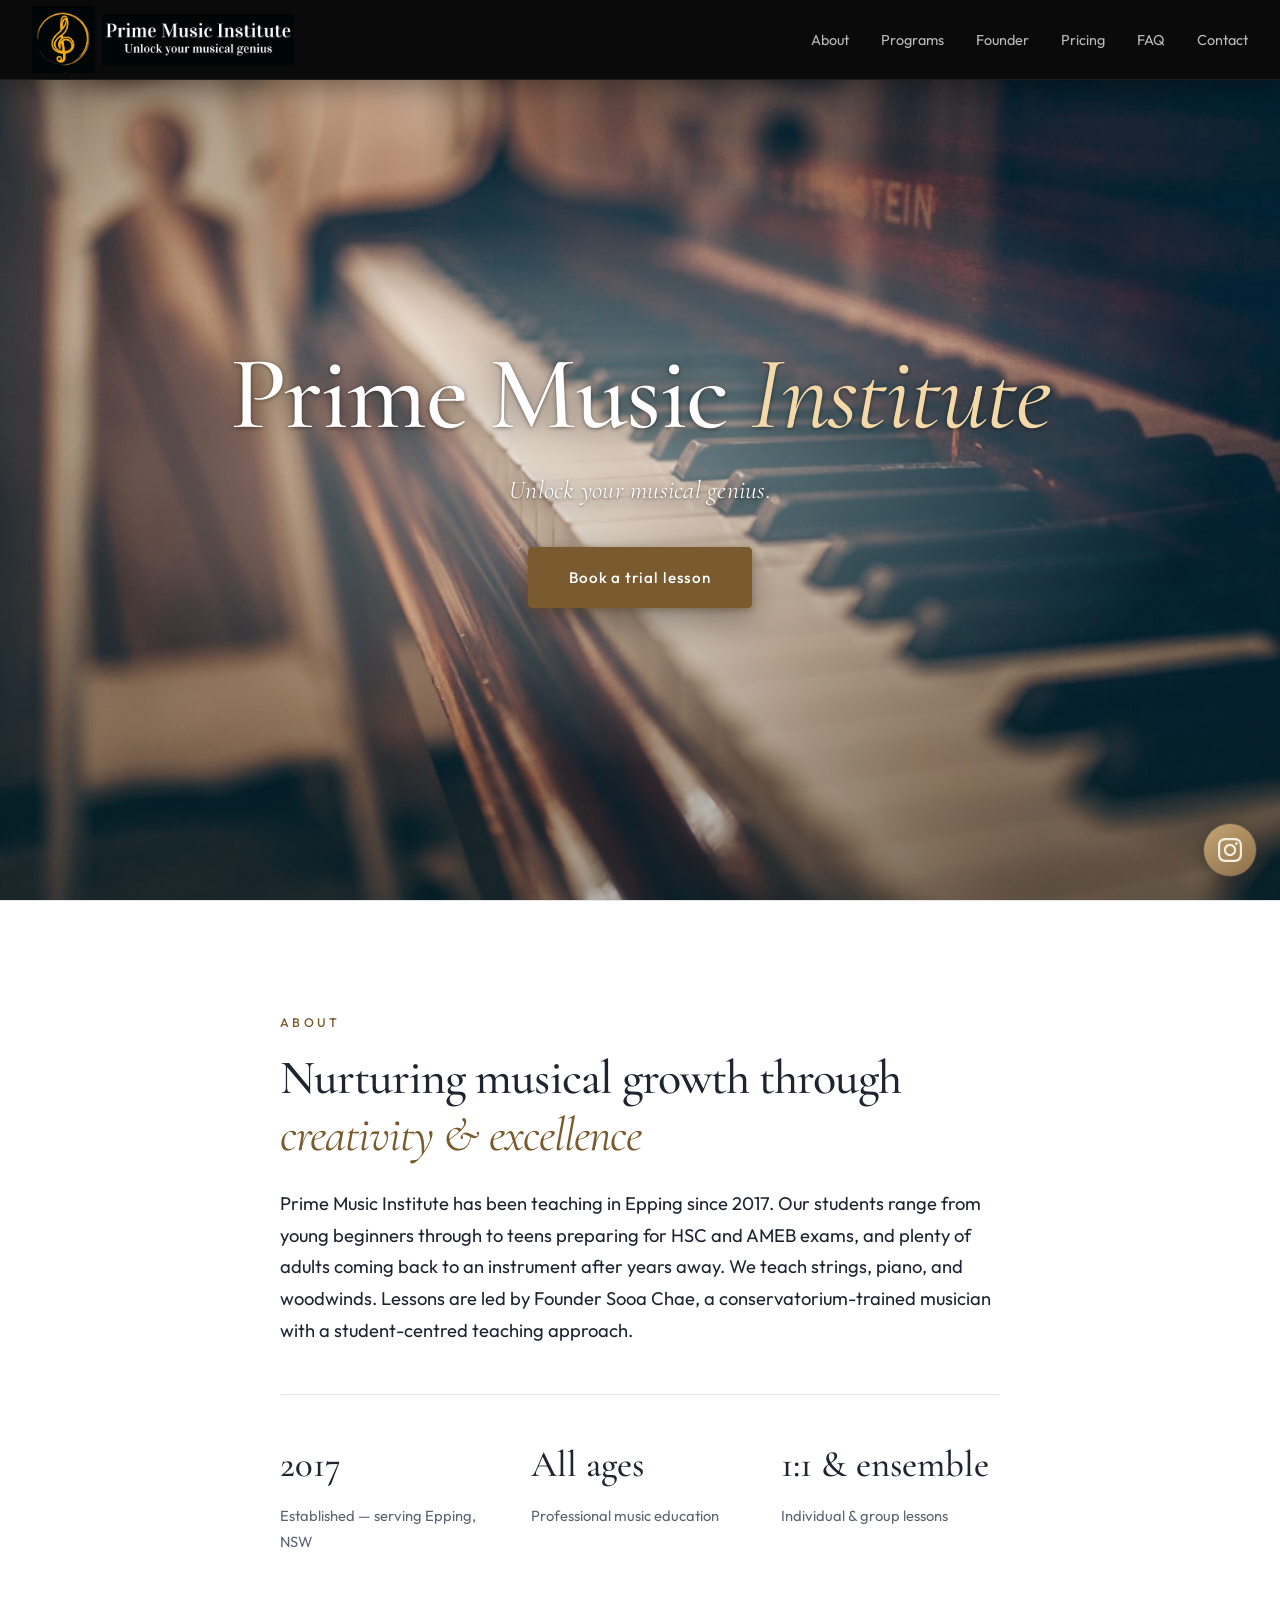
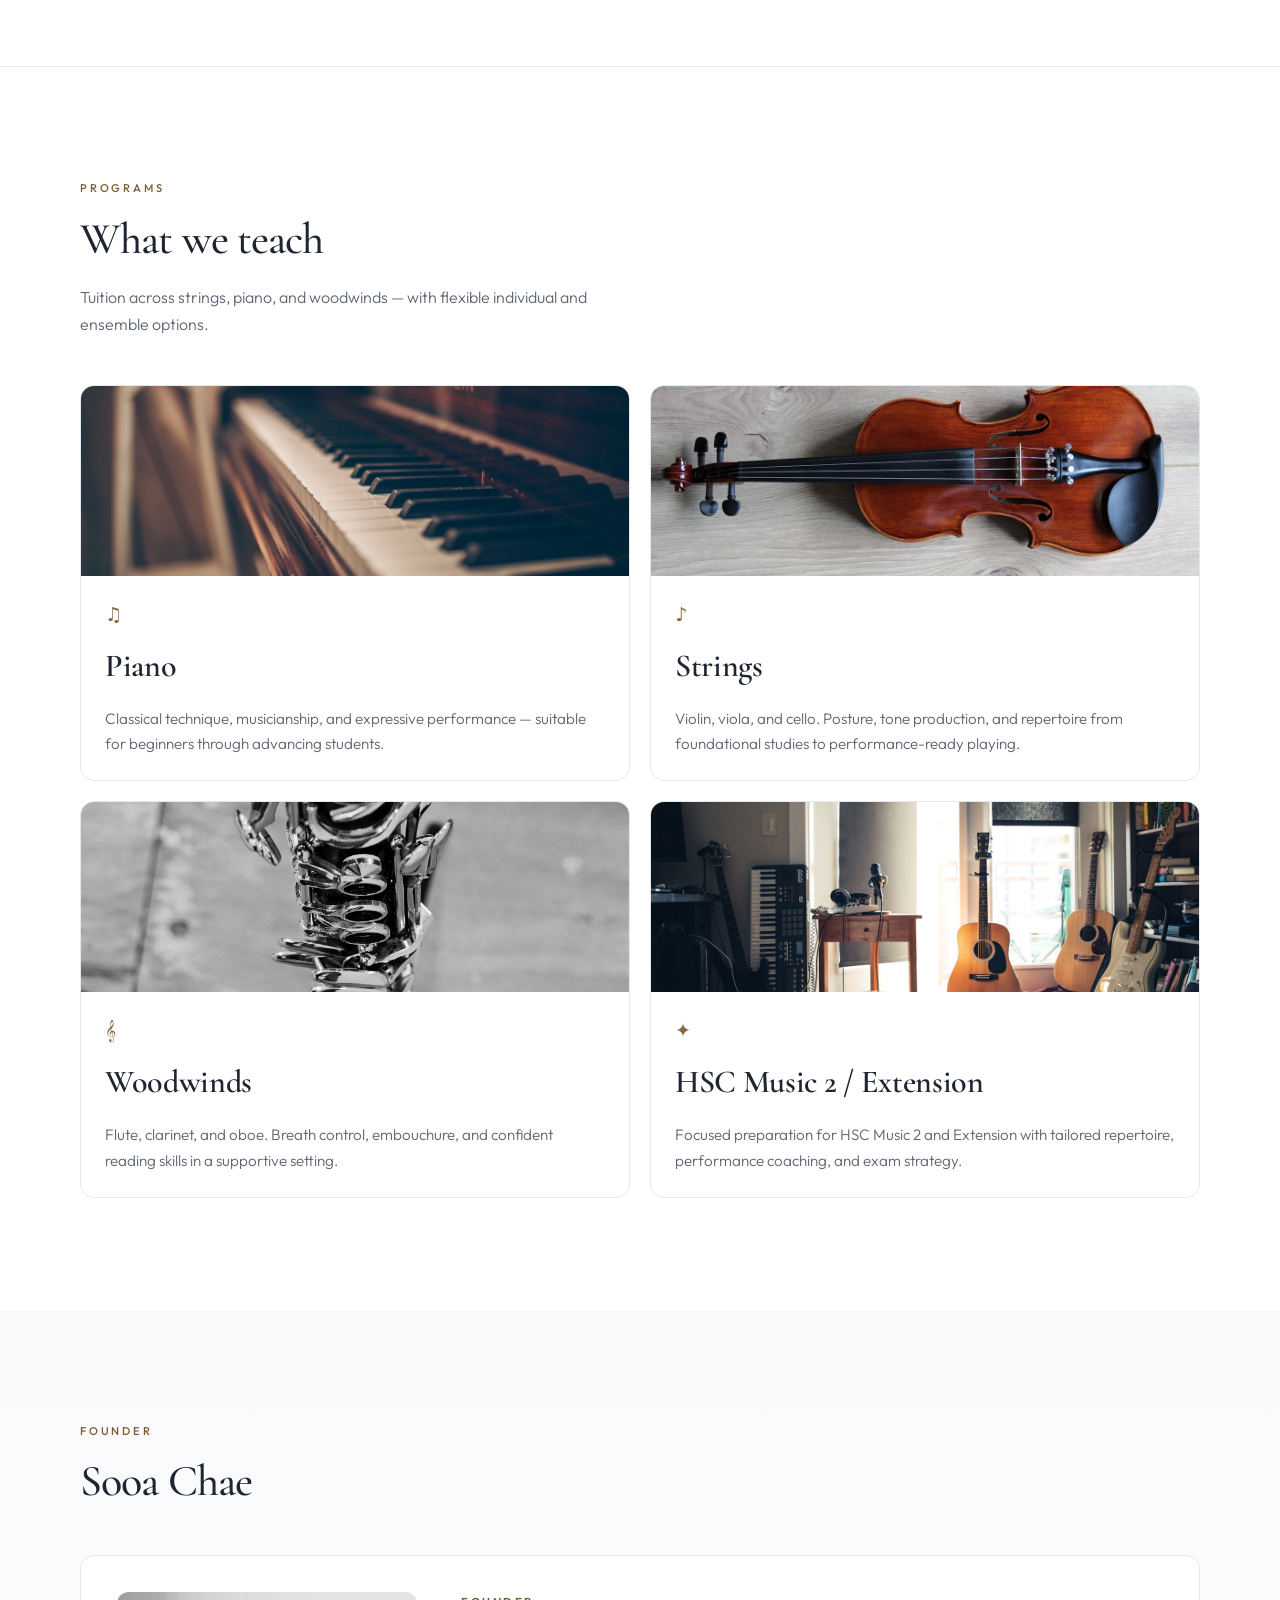
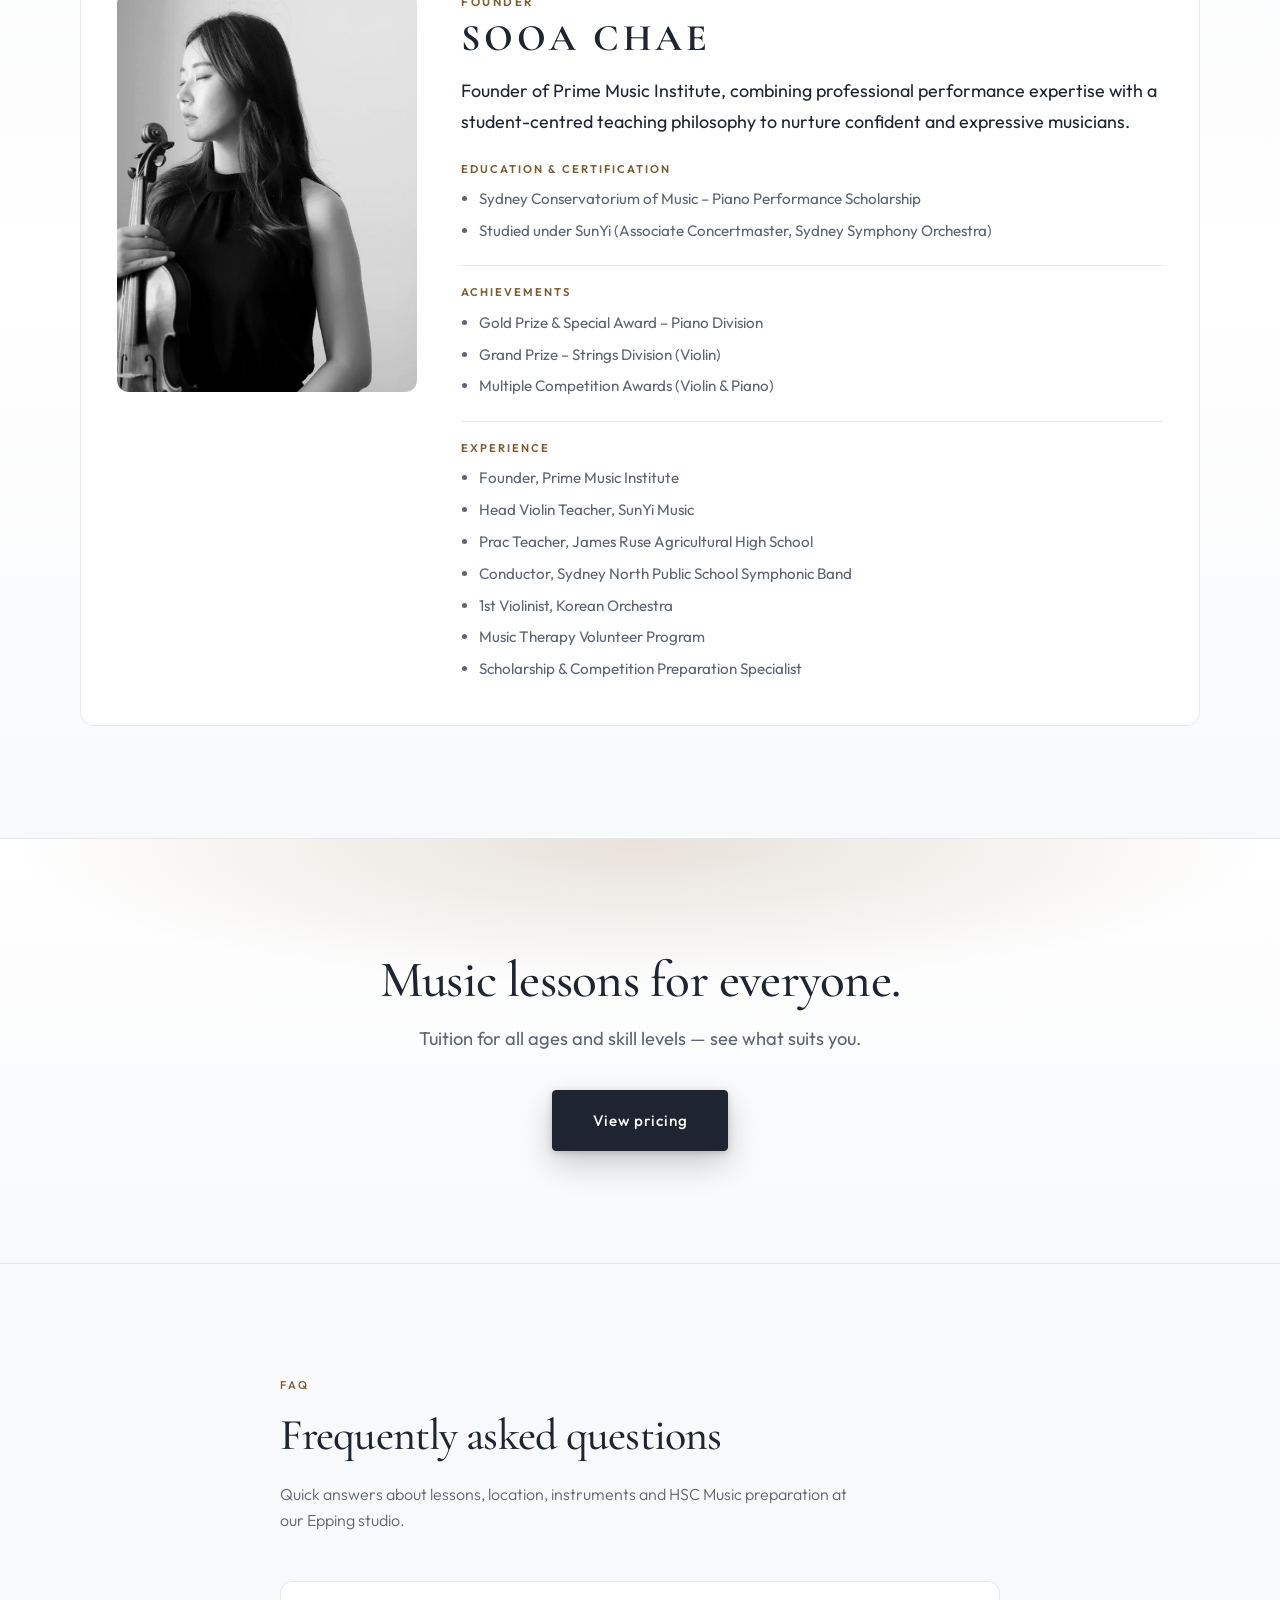
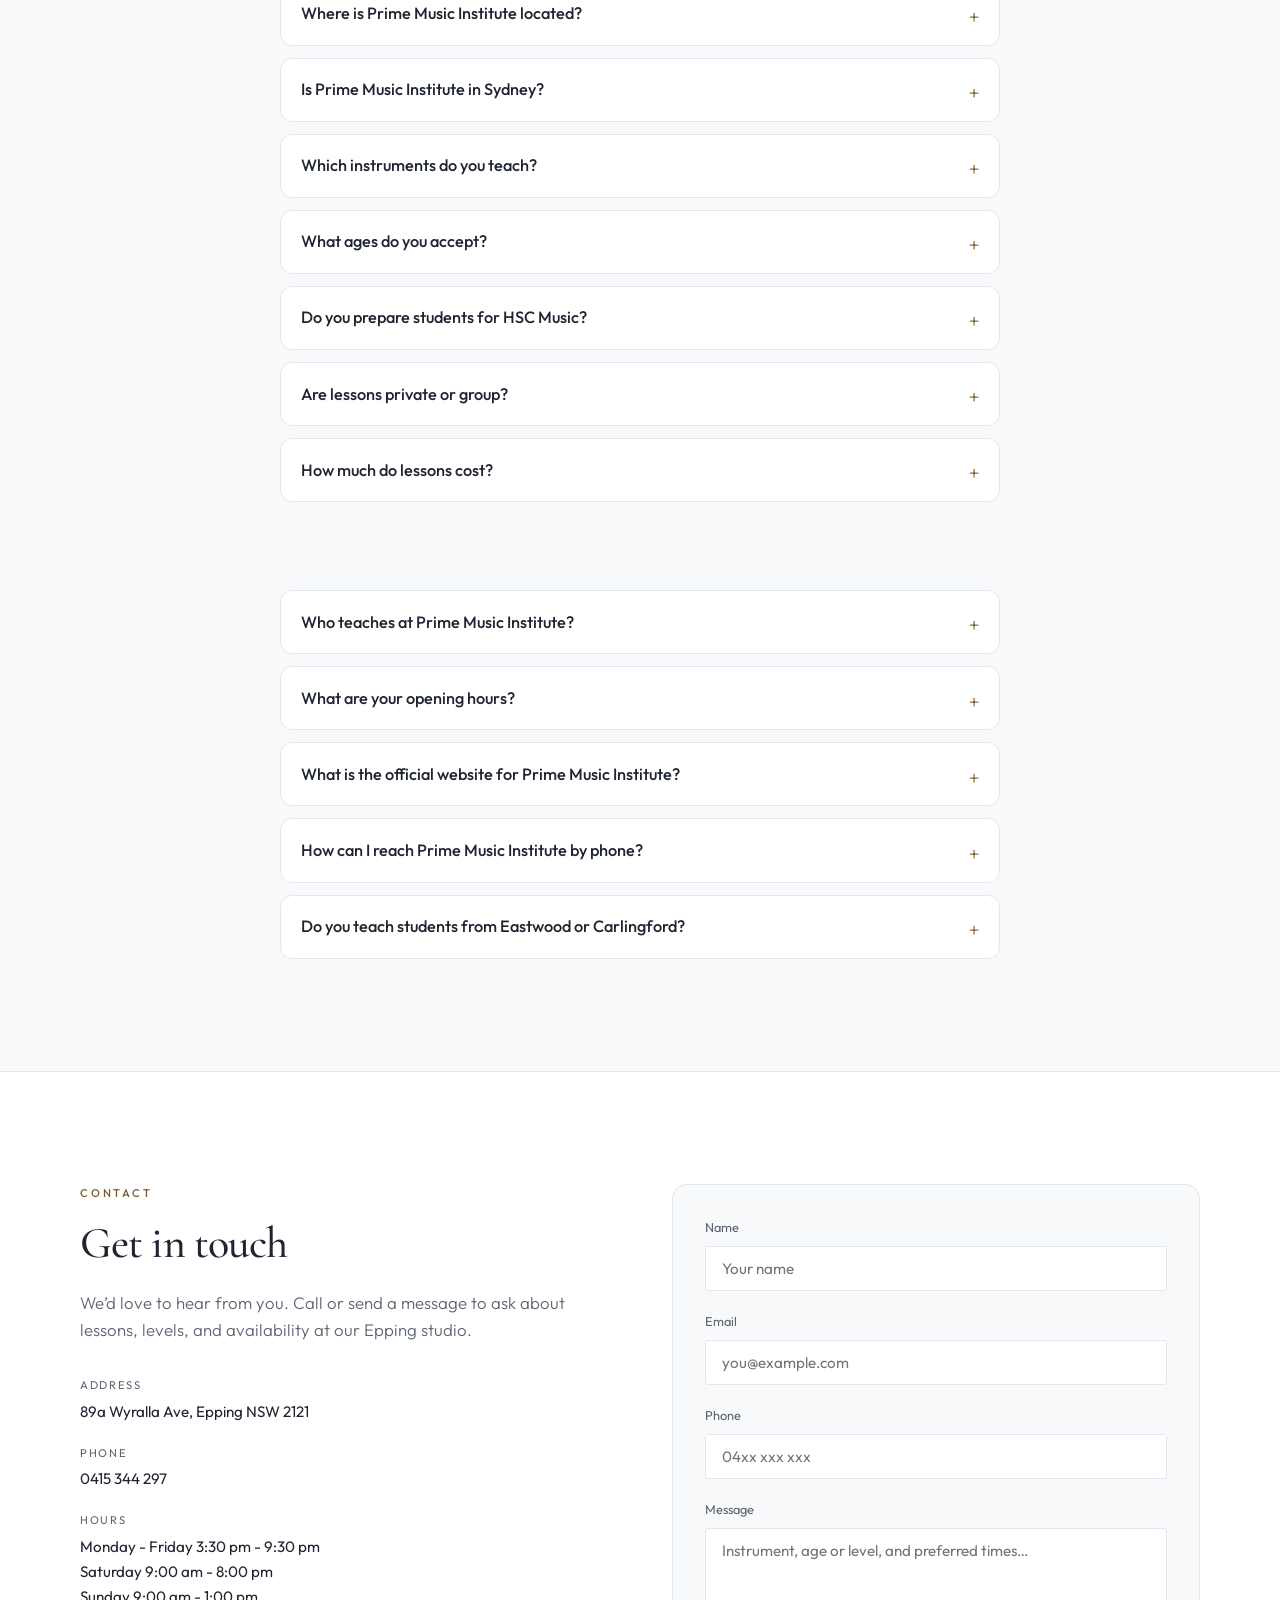
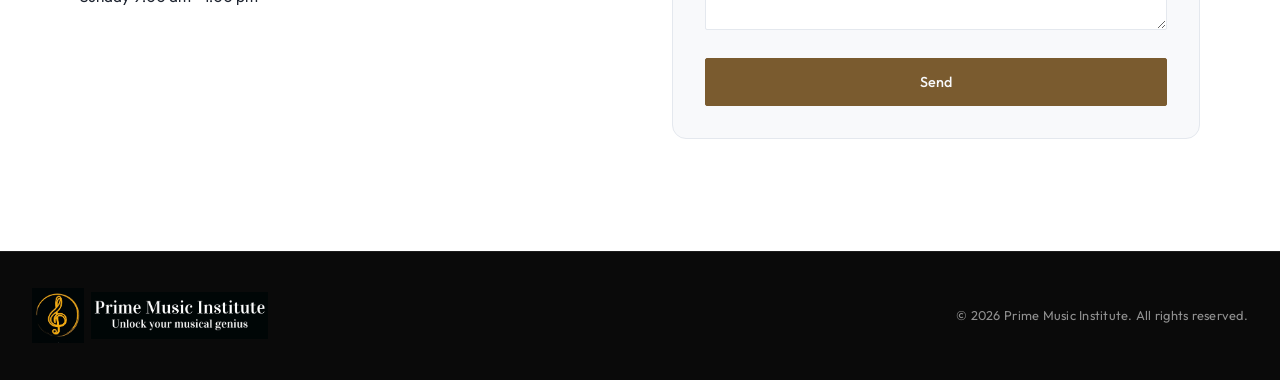
==== commit ab766773: "Restore Sooa Chae profile as Founder section (not Faculty) - Horizontal profile: photo left, full bi" ====
--- a/index.html
+++ b/index.html
@@ -28,15 +28,15 @@
     <link rel="alternate" hreflang="x-default" href="https://primemusicinstitute.com.au/" />
     <link rel="canonical" href="https://primemusicinstitute.com.au/" />
     <link rel="sitemap" type="application/xml" title="Sitemap" href="https://primemusicinstitute.com.au/sitemap.xml" />
-    <link rel="icon" href="https://primemusicinstitute.com.au/favicon.ico?v=20260531a" sizes="48x48" />
-    <link rel="icon" href="https://primemusicinstitute.com.au/favicon.ico?v=20260531a" sizes="any" />
-    <link rel="icon" type="image/png" sizes="48x48" href="https://primemusicinstitute.com.au/assets/images/favicon-48.png?v=20260531a" />
-    <link rel="icon" type="image/png" sizes="32x32" href="https://primemusicinstitute.com.au/assets/images/favicon-32.png?v=20260531a" />
-    <link rel="icon" type="image/png" sizes="16x16" href="https://primemusicinstitute.com.au/assets/images/favicon-16.png?v=20260531a" />
-    <link rel="icon" type="image/png" sizes="192x192" href="https://primemusicinstitute.com.au/assets/images/favicon-192.png?v=20260531a" />
-    <link rel="icon" type="image/png" sizes="512x512" href="https://primemusicinstitute.com.au/assets/images/favicon-512.png?v=20260531a" />
-    <link rel="apple-touch-icon" sizes="180x180" href="https://primemusicinstitute.com.au/assets/images/apple-touch-icon.png?v=20260531a" />
-    <link rel="shortcut icon" href="https://primemusicinstitute.com.au/favicon.ico?v=20260531a" />
+    <link rel="icon" href="https://primemusicinstitute.com.au/favicon.ico?v=20260532a" sizes="48x48" />
+    <link rel="icon" href="https://primemusicinstitute.com.au/favicon.ico?v=20260532a" sizes="any" />
+    <link rel="icon" type="image/png" sizes="48x48" href="https://primemusicinstitute.com.au/assets/images/favicon-48.png?v=20260532a" />
+    <link rel="icon" type="image/png" sizes="32x32" href="https://primemusicinstitute.com.au/assets/images/favicon-32.png?v=20260532a" />
+    <link rel="icon" type="image/png" sizes="16x16" href="https://primemusicinstitute.com.au/assets/images/favicon-16.png?v=20260532a" />
+    <link rel="icon" type="image/png" sizes="192x192" href="https://primemusicinstitute.com.au/assets/images/favicon-192.png?v=20260532a" />
+    <link rel="icon" type="image/png" sizes="512x512" href="https://primemusicinstitute.com.au/assets/images/favicon-512.png?v=20260532a" />
+    <link rel="apple-touch-icon" sizes="180x180" href="https://primemusicinstitute.com.au/assets/images/apple-touch-icon.png?v=20260532a" />
+    <link rel="shortcut icon" href="https://primemusicinstitute.com.au/favicon.ico?v=20260532a" />
 
     <!-- Open Graph -->
     <meta property="og:type" content="website" />
@@ -63,7 +63,7 @@
       href="https://fonts.googleapis.com/css2?family=Cormorant+Garamond:ital,wght@0,400;0,500;0,600;1,400&family=Outfit:wght@300;400;500;600&display=swap"
       rel="stylesheet"
     />
-    <link rel="stylesheet" href="styles.css?v=20260531a" />
+    <link rel="stylesheet" href="styles.css?v=20260532a" />
   </head>
   <body>
     <script>
@@ -111,6 +111,7 @@
           <ul>
             <li><a href="#about">About</a></li>
             <li><a href="#programs">Programs</a></li>
+            <li><a href="#founder">Founder</a></li>
             <li><a href="pricing.html">Pricing</a></li>
             <li><a href="#faq">FAQ</a></li>
             <li><a href="#contact">Contact</a></li>
@@ -215,6 +216,16 @@
               </div>
             </article>
           </div>
+        </div>
+      </section>
+
+      <section class="section founder" id="founder" aria-labelledby="founder-title">
+        <div class="container">
+          <div class="section-head reveal">
+            <p class="section-label">Founder</p>
+            <h2 class="section-title" id="founder-title">Sooa Chae</h2>
+          </div>
+          <div class="founder-grid" id="pmi-founder-grid"></div>
         </div>
       </section>
 
@@ -508,6 +519,7 @@
       "@id": "https://primemusicinstitute.com.au/#sooa-chae",
       "name": "Sooa Chae",
       "jobTitle": "Founder",
+      "url": "https://primemusicinstitute.com.au/#founder",
       "image": "https://primemusicinstitute.com.au/assets/images/faculty-sooa-chae.png",
       "description": "Founder of Prime Music Institute in Epping, NSW — conservatorium-trained pianist and violinist offering student-centred lessons in strings, piano and woodwinds, plus HSC and AMEB preparation.",
       "worksFor": { "@id": "https://primemusicinstitute.com.au/#organization" },
@@ -674,14 +686,15 @@
       "itemListElement": [
         { "@type": "ListItem", "position": 1, "name": "About", "url": "https://primemusicinstitute.com.au/#about" },
         { "@type": "ListItem", "position": 2, "name": "Programs", "url": "https://primemusicinstitute.com.au/#programs" },
-        { "@type": "ListItem", "position": 3, "name": "Pricing", "url": "https://primemusicinstitute.com.au/pricing.html" },
-        { "@type": "ListItem", "position": 4, "name": "FAQ", "url": "https://primemusicinstitute.com.au/#faq" },
-        { "@type": "ListItem", "position": 5, "name": "Contact", "url": "https://primemusicinstitute.com.au/#contact" }
+        { "@type": "ListItem", "position": 3, "name": "Founder", "url": "https://primemusicinstitute.com.au/#founder" },
+        { "@type": "ListItem", "position": 4, "name": "Pricing", "url": "https://primemusicinstitute.com.au/pricing.html" },
+        { "@type": "ListItem", "position": 5, "name": "FAQ", "url": "https://primemusicinstitute.com.au/#faq" },
+        { "@type": "ListItem", "position": 6, "name": "Contact", "url": "https://primemusicinstitute.com.au/#contact" }
       ]
     }
     </script>
 
-    <script src="site-info.js?v=20260531a"></script>
-    <script src="script.js?v=20260531a"></script>
+    <script src="site-info.js?v=20260532a"></script>
+    <script src="script.js?v=20260532a"></script>
   </body>
 </html>
--- a/styles.css
+++ b/styles.css
@@ -574,6 +574,139 @@
   font-size: 0.95rem;
   color: var(--text-muted);
   font-weight: 300;
+}
+
+/* Founder profile */
+
+.founder {
+  background: linear-gradient(180deg, #f8f9fb 0%, #ffffff 50%, #f8f9fb 100%);
+}
+
+.founder-grid {
+  display: grid;
+  grid-template-columns: 1fr;
+  max-width: none;
+}
+
+.profile-card {
+  background: var(--bg-elevated);
+  border: 1px solid var(--border);
+  border-radius: 14px;
+  overflow: visible;
+  transition: border-color 0.25s, box-shadow 0.25s;
+}
+
+.profile-card--horizontal:hover {
+  border-color: rgba(196, 165, 116, 0.35);
+  box-shadow: 0 12px 36px rgba(24, 38, 67, 0.08);
+}
+
+.profile-card-inner {
+  display: grid;
+  grid-template-columns: minmax(220px, 300px) 1fr;
+  gap: clamp(1.5rem, 3.5vw, 2.75rem);
+  align-items: start;
+  padding: clamp(1.35rem, 3vw, 2.25rem);
+}
+
+.profile-card-media .profile-photo {
+  aspect-ratio: 3 / 4;
+  border-radius: 12px;
+  overflow: hidden;
+  margin: 0;
+  background: #eceef2;
+}
+
+.profile-photo--has-img img {
+  width: 100%;
+  height: 100%;
+  object-fit: cover;
+  object-position: center top;
+  display: block;
+}
+
+.profile-card-content .profile-role {
+  margin: 0 0 0.4rem;
+  padding: 0;
+  font-size: 0.72rem;
+  font-weight: 600;
+  letter-spacing: 0.22em;
+  text-transform: uppercase;
+  color: var(--accent);
+}
+
+.profile-card-content h3 {
+  font-family: var(--font-display);
+  font-size: clamp(1.75rem, 4vw, 2.35rem);
+  font-weight: 700;
+  margin: 0 0 1rem;
+  padding: 0;
+  letter-spacing: 0.1em;
+  text-transform: uppercase;
+  color: var(--text);
+  line-height: 1.15;
+}
+
+.profile-card-content .profile-bio {
+  margin: 0;
+  padding: 0;
+  font-size: 1rem;
+  color: var(--text-muted);
+  font-weight: 300;
+  line-height: 1.65;
+}
+
+.profile-bio-lead {
+  margin: 0 0 1.35rem;
+  font-size: clamp(1.02rem, 1.6vw, 1.12rem);
+  color: var(--text);
+  font-weight: 400;
+  line-height: 1.72;
+}
+
+.profile-bio-section {
+  margin: 1.35rem 0 0.15rem;
+  padding-top: 1.1rem;
+  border-top: 1px solid var(--border);
+  font-family: var(--font-sans);
+  font-size: 0.7rem;
+  font-weight: 600;
+  letter-spacing: 0.18em;
+  text-transform: uppercase;
+  color: var(--accent);
+}
+
+.profile-card-content .profile-bio-section:first-of-type {
+  margin-top: 0;
+  padding-top: 0;
+  border-top: none;
+}
+
+.profile-bio-list {
+  margin: 0.55rem 0 0;
+  padding: 0 0 0 1.15rem;
+  font-size: 0.95rem;
+  line-height: 1.62;
+  color: var(--text-muted);
+  font-weight: 400;
+}
+
+.profile-bio-list > li {
+  margin-bottom: 0.45rem;
+}
+
+@media (max-width: 720px) {
+  .profile-card-inner {
+    grid-template-columns: 1fr;
+    gap: 1.35rem;
+    padding: 1.25rem;
+  }
+
+  .profile-card-media {
+    max-width: 280px;
+    margin-inline: auto;
+    width: 100%;
+  }
 }
 
 /* Contact */
